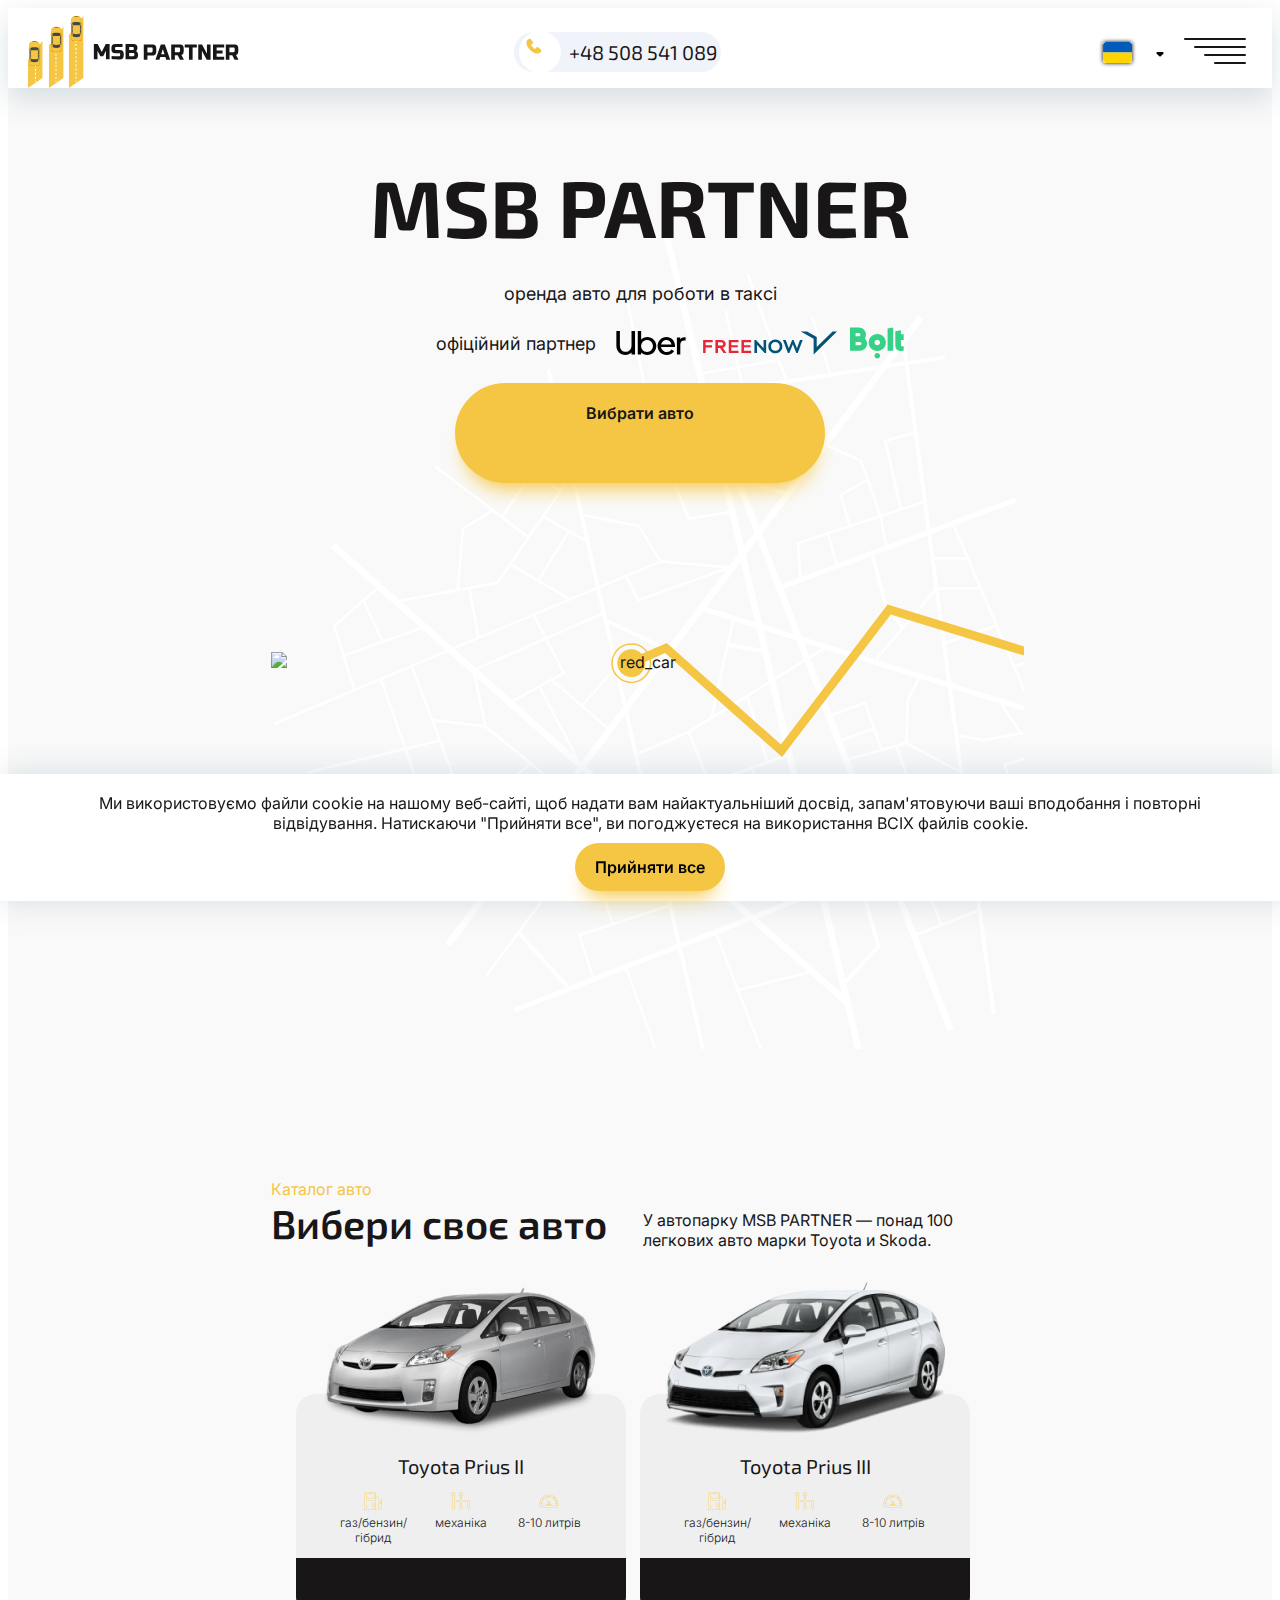
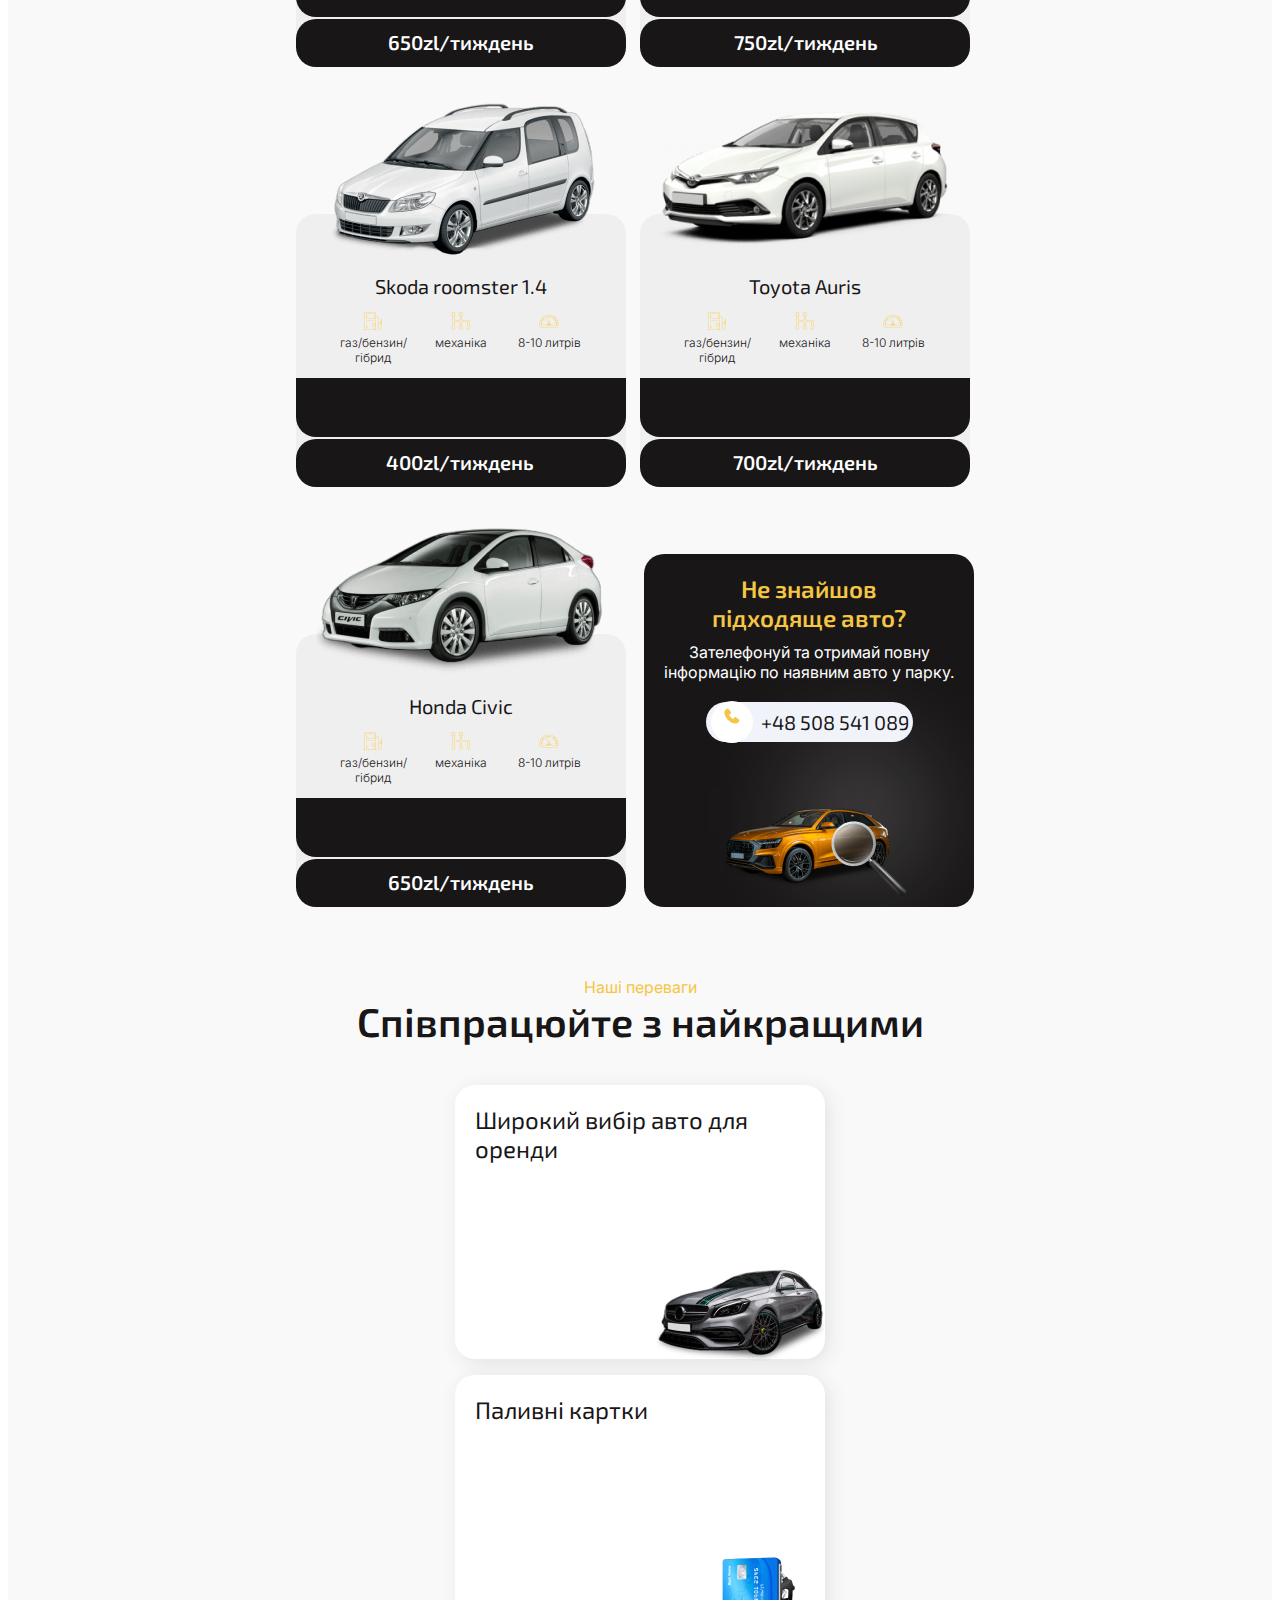
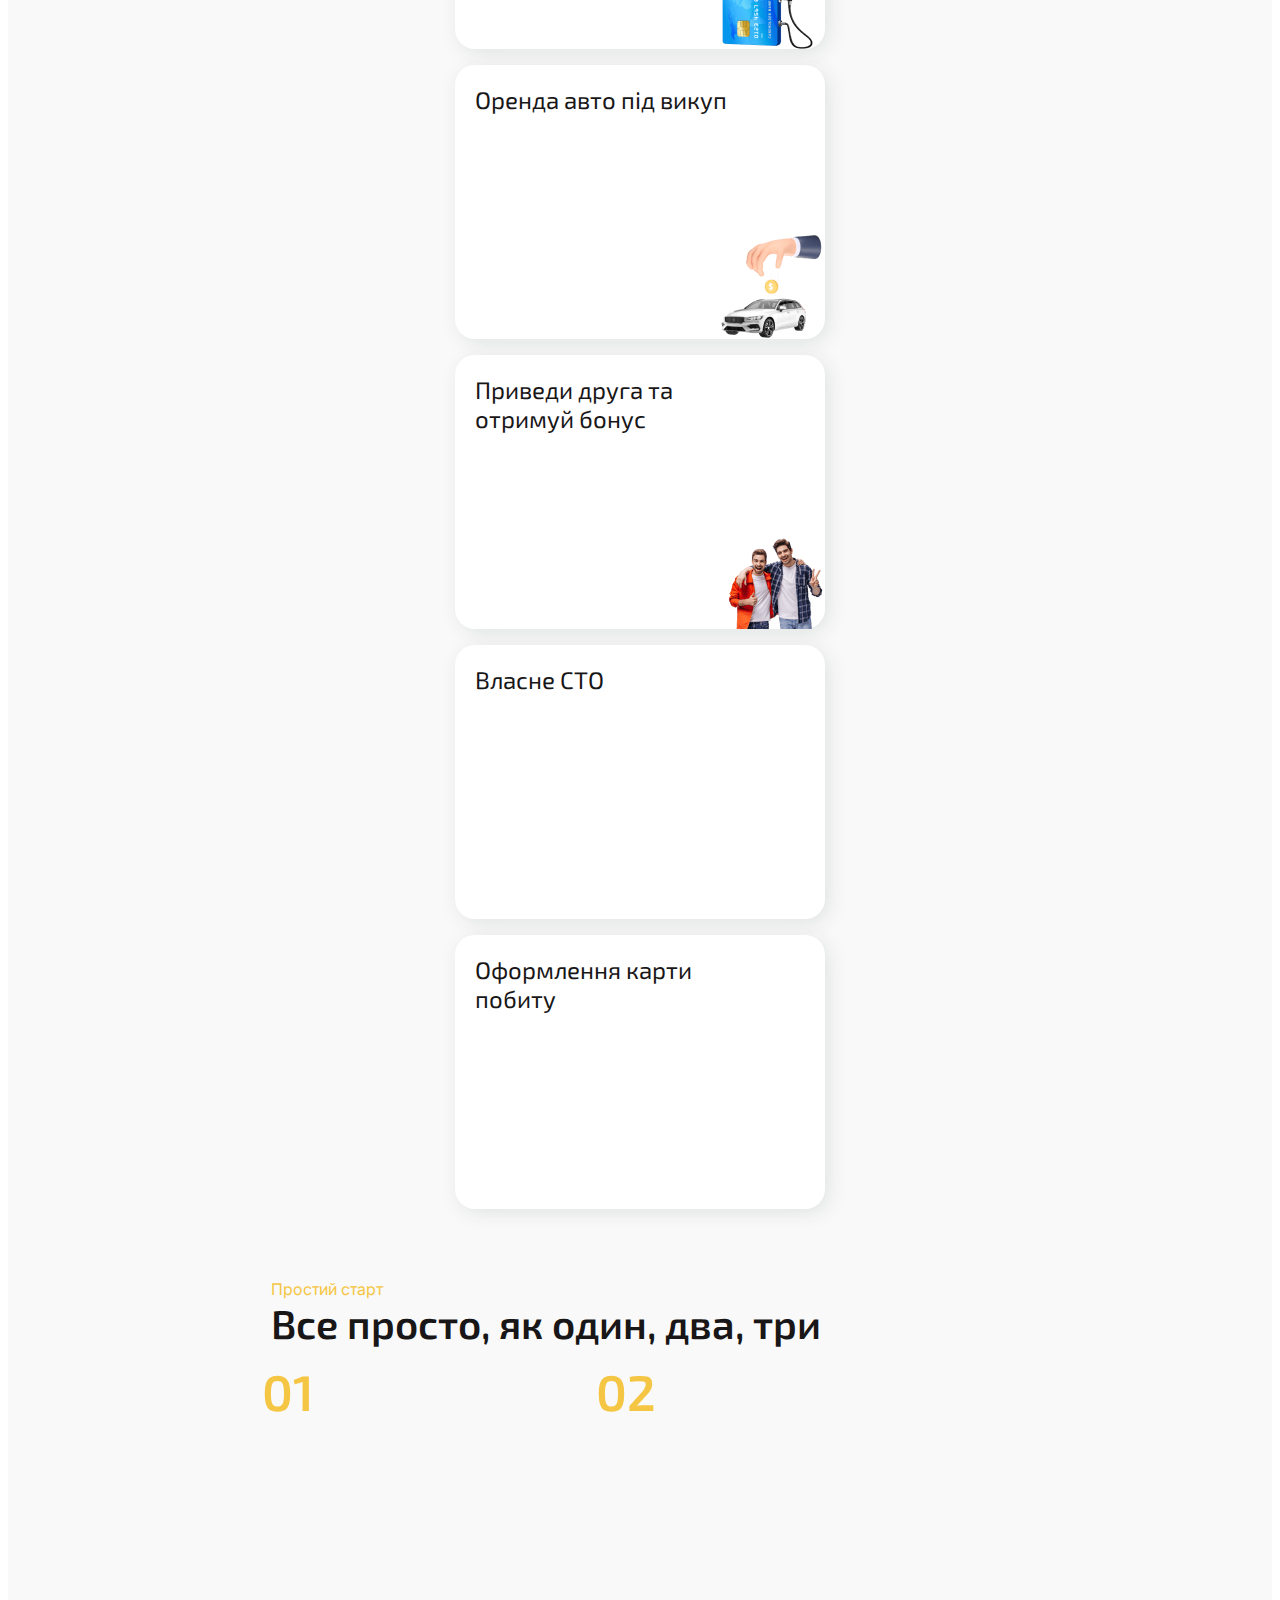
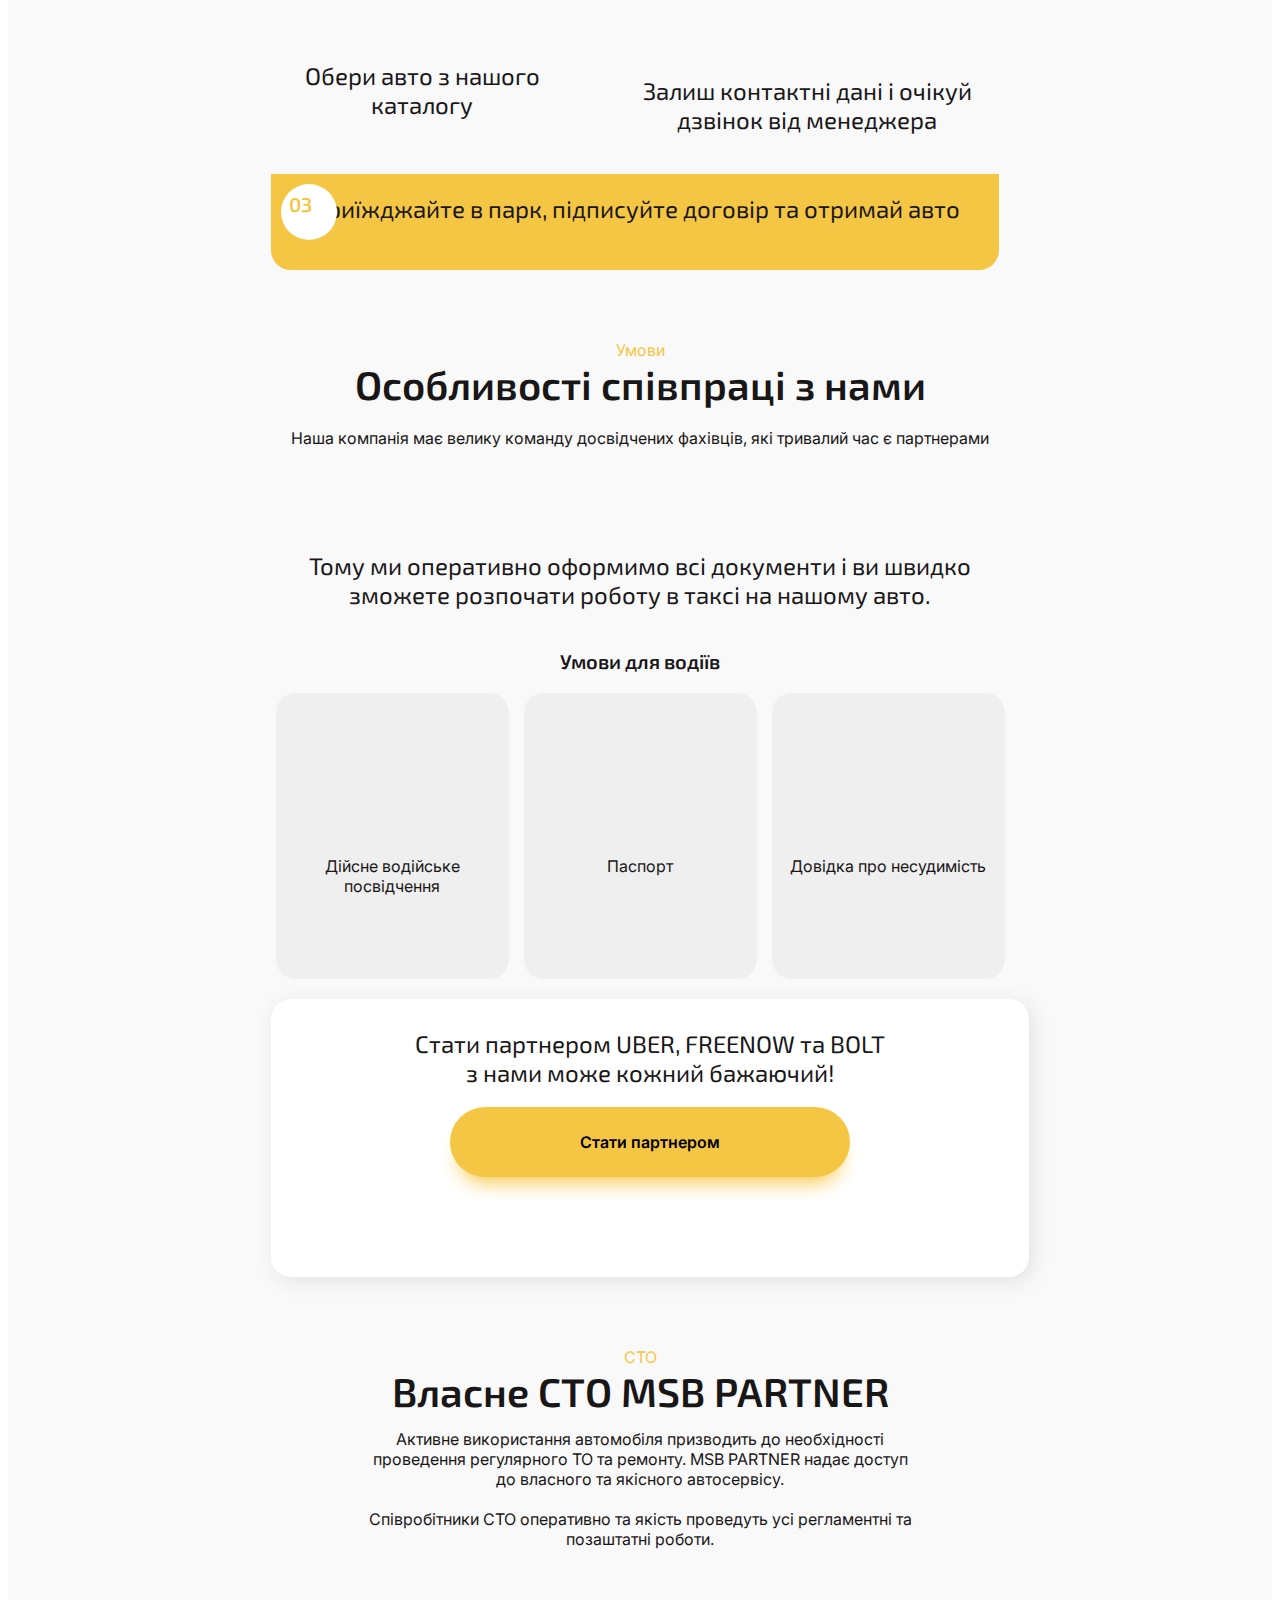
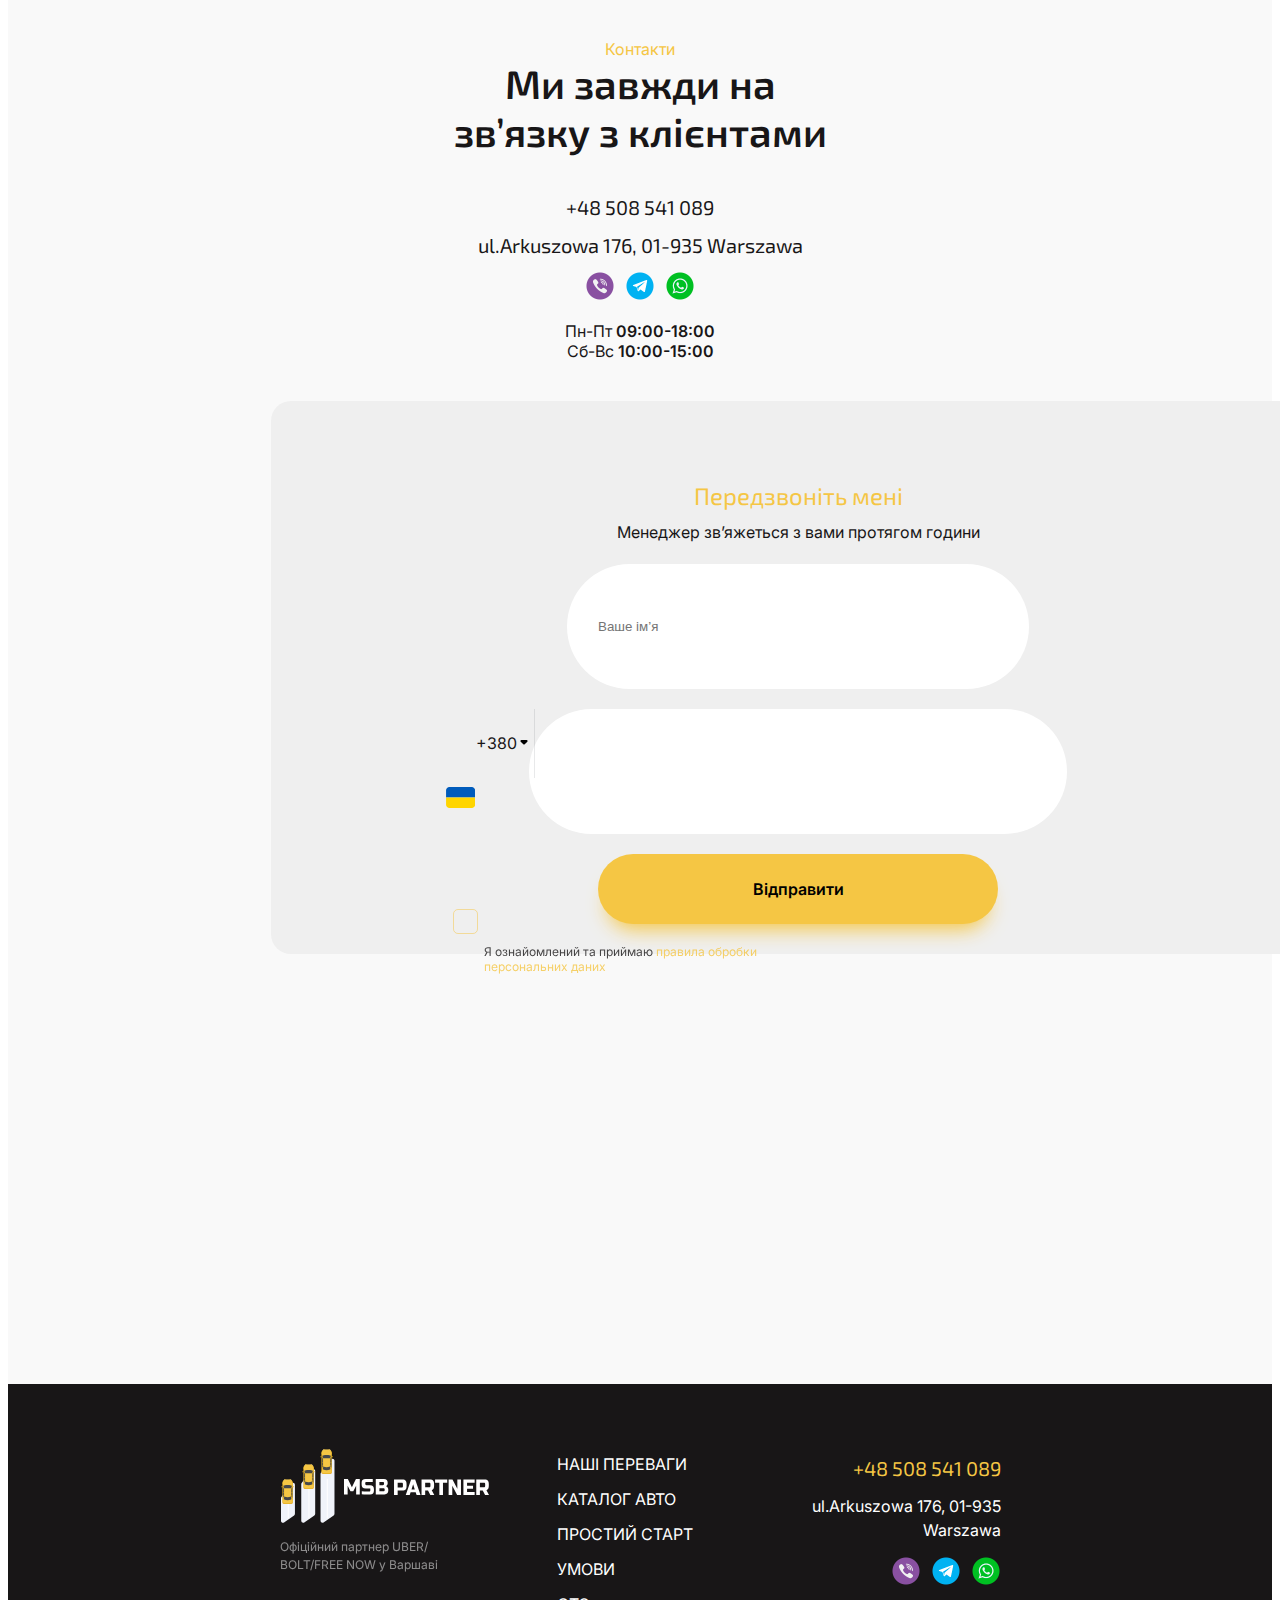
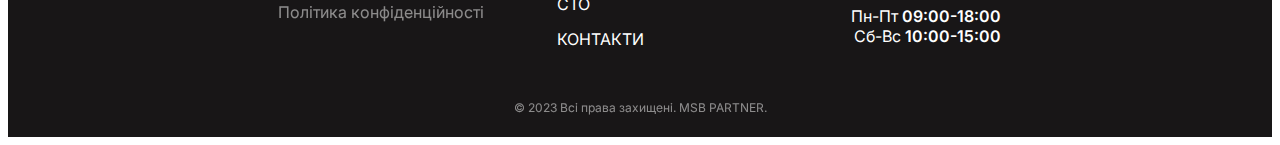
==== index.html @ 636a60bf "added cookies box&rules" ====
<!DOCTYPE html>
<html lang="uk">
<head>
    <meta charset="UTF-8">
    <meta name="viewport" content="width=device-width, initial-scale=1.0">
    <meta name="description" content="Оренда авто у Польші для роботи в таксі! Широкий вибір">
    <link href="
    https://cdn.jsdelivr.net/npm/basiclightbox@5.0.4/dist/basicLightbox.min.css
    " rel="stylesheet">
    <title>MSB PARTNER</title>
    <link rel="icon" type="image/png" href="./images/favicon-msb.png">
    <link
    rel="stylesheet"
    href="https://cdnjs.cloudflare.com/ajax/libs/modern-normalize/2.0.0/modern-normalize.min.css"
    integrity="sha512-4xo8blKMVCiXpTaLzQSLSw3KFOVPWhm/TRtuPVc4WG6kUgjH6J03IBuG7JZPkcWMxJ5huwaBpOpnwYElP/m6wg=="
    crossorigin="anonymous"
    referrerpolicy="no-referrer"
  />
    <link rel="preconnect" href="https://fonts.googleapis.com">
    <link rel="preconnect" href="https://fonts.gstatic.com" crossorigin>
    <link href="https://fonts.googleapis.com/css2?family=Exo+2:wght@400;600;700&family=Inter:wght@300;400;600&display=swap" rel="stylesheet">
    <link rel="stylesheet" href="./css/styles.css">
</head>
<body>
    <header class="header">
            <div class="icon-flexbox">
              <div class="header-icons-flexbox">
                <svg class="icon-logo">
                    <use href="./images/sprite.svg#icon-logo"></use>
                </svg>
                <div class="header-location">
                    <img src="./images/desktop/location-animation.gif" loading="lazy" alt="location-animation" >
                <p class="header-location-title">Варшава</p>
                </div>
              </div>
                <div class="catalog-car-phonebox-button header-button">
                    <div class="catalog-car-phonebox-cell-box">
                        <svg width="18" height="18">
                            <use href="./images/sprite.svg#icon-phone"></use>
                          </svg>
                    </div>
                    <a href="tel:+48508541089" class="catalog-car-phonebox-number">+48 508 541 089</a>
                </div>   
                <div class="header-flexbox">
                    <div class="header-menu-languages">
                        <div class="js-header-open-lang js-header-close-lang" role="list" aria-expanded="false">
            
                                <div class="js-header-current-lang hamburger-menu-icon-lang"><svg  class="svg-countries header-svg-countries" id="u" width="29" height="21">
                                    <use href="./images/sprite.svg#icon-ukr_lang"></use>
                                  </svg></div>
                                  <svg class="header-arrow_down js-header-open-lang" width="10" height="5" >
                                    <use href="./images/sprite.svg#icon-arrow_down"></use>
                                  </svg>
                                  <svg class=" header-arrow_up hidden" width="10" height="5" >
                                    <use href="./images/sprite.svg#icon-arrow_up"></use>
                                  </svg>
                        </div>
                        <div class="language-switcher header-language-switcher js-header-lang-container">
                            <ul class="language-switcher-flexbox">
                                <li>
                                    <svg class="icon-countries" id="p" width="29" height="21">
                                      <use href="./images/sprite.svg#icon-poland_lang"></use>
                                    </svg>
                                </li>
                                <li>
                                    <svg class="icon-countries" id="a" width="29" height="21" style="border-radius: 2px;">
                                      <use href="./images/sprite.svg#icon-american_lang"></use>
                                    </svg>
                                </li>
                                <li>
                                    <svg class="icon-countries" id="r" width="29" height="21" >
                                      <use href="./images/sprite.svg#icon-rus_lang"></use>
                                    </svg>
                                </li>
                            </ul>
                        </div>
                </div>
                <ul class="contacts-list-icons header-list-icons">
                    <li class="contacts-list-icons-item">
                        <img 
                srcset="./images/icons/viber@1x-min.png 1x, ./images/icons/viber@2x-min.png 2x"
                 src="./images/icons/viber@1x-min.png"
                 loading="lazy"
                alt="viber" 
                width="30"
                height="30">
                    </li>
                    <li class="contacts-list-icons-item">
                        <img 
                srcset="./images/icons/telegram@1x-min.png 1x, ./images/icons/telegram@2x-min.png 2x"
                 src="./images/icons/telegram@1x-min.png"
                 loading="lazy"
                alt="telegram" 
                width="30"
                height="30">
                    </li>
                    <li class="contacts-list-icons-item">
                        <img 
                srcset="./images/icons/whatsapp@1x-min.png 1x, ./images/icons/whatsapp@2x-min.png 2x"
                 src="./images/icons/whatsapp@1x-min.png"
                 loading="lazy"
                alt="whatsapp" 
                width="30"
                height="30">
                    </li>
                </ul>
                <button type="button" class="menu-button js-open-menu" aria-expanded="false"  >
                    <svg class="icon-menu">
                        <use href="./images/sprite.svg#icon-menu"></use>
                    </svg>
                </button>
                <button type="button" class="menu-button-cross js-close-menu hidden" ><svg ><use href="./images/sprite.svg#icon-menu-cross"></use></svg></button>
                </div>
    
              </div>
              <nav class="header-nav">
                <div class="header-nav-list">
                    <ul class="header-nav-list-flex">
                        <li><a class="header-link" href="#benefits">Наші переваги </a></li>
                         <li> 
                  <svg class="" width="14" height="14">
                    <use href="./images/sprite.svg#icon-catalog-white"></use>
                  </svg>
                    <a class="header-link hamburger-menu-current-link" href="#catalog">Каталог авто</a></li>
                        <li> <a class="header-link" href="#start-steps">Простий старт</a></li>
                        <li>  <a class="header-link" href="#conditions">Умови</a></li>
                        <li><a class="header-link" href="#car-service-station">СТО</a></li>
                        <li><a class="header-link" href="#contacts">Контакти</a></li>
                    </ul>
                </div>    
               </nav>
    </header>
    <main>
        <section >
            <div class="container hero">
                   <div> 
                    <svg class="icon-background" width="396" height="411">
                    <use href="./images/sprite.svg#icon-background"></use>
                  </svg>
                  <svg class="icon-background-desktop" width="1017" height="882">
                    <use href="./images/sprite.svg#icon-background_desktop"></use>
                  </svg>
                  <h1 class="hero-title">MSB PARTNER</h1>
                <div class="header-check">
                    <img class="check-animation" src="./images/desktop/check-animation.gif" loading="lazy" alt="check-animation" width="40" height="40">
                    <p class="hero-text">оренда авто для роботи в таксі</p>
                </div>
                 <div class="header-check">
                    <img class="check-animation" src="./images/desktop/check-animation.gif" loading="lazy" alt="check-animation" width="40" height="40">
                    <p class="hero-text hero-partner">офіційний партнер</p>
                 </div>
                    <div class="logo-flexbox">
                     <svg>
                         <use href="./images/sprite.svg#icon-logo-uber"></use>
                       </svg>
                       <svg>
                         <use href="./images/sprite.svg#icon-logo-freenow"></use>
                       </svg>
                       <svg>
                           <use href="./images/sprite.svg#icon-logo-bolt"></use>
                         </svg>
                    </div>
                <a href="#catalog" class="hero-button hero-button-link-text">Вибрати авто</a>
            </div>
                <div><img
                    class="hero-car-img" 
                    src="./images/bg-car.png"
                    width="759"
                    height="470"
                    loading="lazy"
                    alt="red_car"
                  /></div>
            </div>  
        </section>
        <section id="catalog">
            <div class="container catalog">
                <h2 class="catalog-title">Каталог авто</h2>
               <div class="catalog-text-flex">
                <h3 class="catalog-text">Вибери своє авто</h3>
                <p class="catalog-paragraph">У автопарку MSB PARTNER — понад 100 легкових авто марки Toyota и Skoda. </p>
               </div>
                <ul class="catalog-car-list">
                    <li class="catalog-car-item">
                        <img 
                        class="catalog-car-img"
                        srcset="./images/cars-catalog/toyota_prius_II@1x-min.png 1x, ./images/cars-catalog/toyota_prius_II@2x-min.png 2x"
                         src="./images/cars-catalog/toyota_prius_II@1x-min.png"
                         loading="lazy"
                        alt="toyota_prius_II" 
                         width="290" height="155" >
                        <div class="catalog-car">
                            
                            <h4 class="catalog-car-title">Toyota Prius II</h4>
                            <ul class="catalog-car-flexbox">
                                <li>
                                    <svg class="" width="20" height="20">
                                      <use href="./images/sprite.svg#icon-petrol"></use>
                                    </svg>
                                    <p class="catalog-car-text">газ/бензин/гібрид</p>
                                </li>
                                <li>
                                    <svg class="" width="20" height="20">
                                        <use href="./images/sprite.svg#icon-gears"></use>
                                      </svg>
                                      <p class="catalog-car-text">механіка</p>
                                </li>
                                <li>
                                    <svg class="" width="20" height="20">
                                        <use href="./images/sprite.svg#icon-speed"></use>
                                      </svg>
                                      <p class="catalog-car-text">8-10 литрів</p>
                                </li>
                            </ul>
                            <div class="catalog-car-overlay">
                               <div class="catalog-car-overlay-margin">
                                <div class="catalog-car-overlay-flexbox"> <p class="catalog-car-overlay-title">Місяць</p>
                                    <p class="catalog-car-overlay-text">2880zl</p></div>
                                    <div class="catalog-car-overlay-line"></div>
                               </div>
                               <div>
                                <div class="catalog-car-overlay-flexbox"> <p class="catalog-car-overlay-title">1-2 дня</p>
                                    <p class="catalog-car-overlay-text">93-186zl</p></div>
                                    <div class="catalog-car-overlay-line"></div>
                               </div>
                               <button type="button" class="catalog-car-overlay-button"> Орендувати </button>
                            </div>
                            <div class="catalog-car-price">
                                <p class="catalog-car-price-title">650zl/тиждень</p>
                            </div>
                            
                        </div>
                    </li>
    
                    <li class="catalog-car-item">
                        <img 
                            srcset="./images/cars-catalog/toyota_prius_III@1x-min.png 1x, ./images/cars-catalog/toyota_prius_III@2x-min.png 2x"
                             src="./images/cars-catalog/toyota_prius_III@1x-min.png"
                             loading="lazy"
                            alt="toyota_prius_III" 
                            class="catalog-car-img"
                             width="290" height="155" >
                        <div class="catalog-car">
                            
                            <h4 class="catalog-car-title">Toyota Prius ІІІ </h4>
                            <ul class="catalog-car-flexbox">
                                <li>
                                    <svg class="" width="20" height="20">
                                      <use href="./images/sprite.svg#icon-petrol"></use>
                                    </svg>
                                    <p class="catalog-car-text">газ/бензин/гібрид</p>
                                </li>
                                <li>
                                    <svg class="" width="20" height="20">
                                        <use href="./images/sprite.svg#icon-gears"></use>
                                      </svg>
                                      <p class="catalog-car-text">механіка</p>
                                </li>
                                <li>
                                    <svg class="" width="20" height="20">
                                        <use href="./images/sprite.svg#icon-speed"></use>
                                      </svg>
                                      <p class="catalog-car-text">8-10 литрів</p>
                                </li>
                            </ul>
                            <div class="catalog-car-overlay">
                               <div class="catalog-car-overlay-margin">
                                <div class="catalog-car-overlay-flexbox"> <p class="catalog-car-overlay-title">Місяць</p>
                                    <p class="catalog-car-overlay-text">3320zl</p></div>
                                    <div class="catalog-car-overlay-line"></div>
                               </div>
                               <div>
                                <div class="catalog-car-overlay-flexbox"> <p class="catalog-car-overlay-title">1-2 дня</p>
                                    <p class="catalog-car-overlay-text">107-214zl</p></div>
                                    <div class="catalog-car-overlay-line"></div>
                               </div>
                               <button type="button" class="catalog-car-overlay-button "> Орендувати </button>
                            </div>
                            <div class="catalog-car-price">
                                <p class="catalog-car-price-title">750zl/тиждень</p>
                            </div>
                            
                        </div>
                    </li>
                   
                    <li class="catalog-car-item">
                        <img 
                            srcset="./images/cars-catalog/skoda_roomster@1x-min.png 1x, ./images/cars-catalog/skoda_roomster@2x-min.png 2x"
                             src="./images/cars-catalog/skoda_roomster@1x-min.png"
                             loading="lazy"
                            alt="skoda_roomster" 
                            class="catalog-car-img"
                             width="290" height="155" >
                        <div class="catalog-car">
                            
                            <h4 class="catalog-car-title">Skoda roomster 1.4</h4>
                            <ul class="catalog-car-flexbox">
                                <li>
                                    <svg class="" width="20" height="20">
                                      <use href="./images/sprite.svg#icon-petrol"></use>
                                    </svg>
                                    <p class="catalog-car-text">газ/бензин/гібрид</p>
                                </li>
                                <li>
                                    <svg class="" width="20" height="20">
                                        <use href="./images/sprite.svg#icon-gears"></use>
                                      </svg>
                                      <p class="catalog-car-text">механіка</p>
                                </li>
                                <li>
                                    <svg class="" width="20" height="20">
                                        <use href="./images/sprite.svg#icon-speed"></use>
                                      </svg>
                                      <p class="catalog-car-text">8-10 литрів</p>
                                </li>
                            </ul>
                            <div class="catalog-car-overlay">
                               <div class="catalog-car-overlay-margin">
                                <div class="catalog-car-overlay-flexbox"> <p class="catalog-car-overlay-title">Місяць</p>
                                    <p class="catalog-car-overlay-text">1770zl</p></div>
                                    <div class="catalog-car-overlay-line"></div>
                               </div>
                               <div>
                                <div class="catalog-car-overlay-flexbox"> <p class="catalog-car-overlay-title">1-2 дня</p>
                                    <p class="catalog-car-overlay-text">57-114zl</p></div>
                                    <div class="catalog-car-overlay-line"></div>
                               </div>
                               <button type="button" class="catalog-car-overlay-button "> Орендувати </button>
                            </div>
                            <div class="catalog-car-price">
                                <p class="catalog-car-price-title">400zl/тиждень</p>
                            </div>
                            
                        </div>
                    </li>
                   
                    <li class="catalog-car-item">
                        <img 
                            srcset="./images/cars-catalog/toyota_auris@1x-min.png 1x, ./images/cars-catalog/toyota_auris@2x-min.png 2x"
                             src="./images/cars-catalog/toyota_auris@1x-min.png"
                             loading="lazy"
                            alt="toyota_auris" 
                            class="catalog-car-img"
                             width="290" height="155" >
                        <div class="catalog-car">
                            
                            <h4 class="catalog-car-title">Toyota Auris</h4>
                            <ul class="catalog-car-flexbox">
                                <li>
                                    <svg class="" width="20" height="20">
                                      <use href="./images/sprite.svg#icon-petrol"></use>
                                    </svg>
                                    <p class="catalog-car-text">газ/бензин/гібрид</p>
                                </li>
                                <li>
                                    <svg class="" width="20" height="20">
                                        <use href="./images/sprite.svg#icon-gears"></use>
                                      </svg>
                                      <p class="catalog-car-text">механіка</p>
                                </li>
                                <li>
                                    <svg class="" width="20" height="20">
                                        <use href="./images/sprite.svg#icon-speed"></use>
                                      </svg>
                                      <p class="catalog-car-text">8-10 литрів</p>
                                </li>
                            </ul>
                            <div class="catalog-car-overlay">
                               <div class="catalog-car-overlay-margin">
                                <div class="catalog-car-overlay-flexbox"> <p class="catalog-car-overlay-title">Місяць</p>
                                    <p class="catalog-car-overlay-text">3100zl</p></div>
                                    <div class="catalog-car-overlay-line"></div>
                               </div>
                               <div>
                                <div class="catalog-car-overlay-flexbox"> <p class="catalog-car-overlay-title">1-2 дня</p>
                                    <p class="catalog-car-overlay-text">100-200zl</p></div>
                                    <div class="catalog-car-overlay-line"></div>
                               </div>
                               <button type="button" class="catalog-car-overlay-button"> Орендувати </button>
                            </div>
                            <div class="catalog-car-price">
                                <p class="catalog-car-price-title">700zl/тиждень</p>
                            </div>
                            
                        </div>
                    </li>
                    
                    <li class="catalog-car-item">
                        <img 
                            srcset="./images/cars-catalog/honda_civic@1x-min.png 1x, ./images/cars-catalog/honda_civic@2x-min.png 2x"
                             src="./images/cars-catalog/honda_civic@1x-min.png"
                             loading="lazy"
                            alt="honda_civic" 
                            class="catalog-car-img"
                             width="290" height="155" >
                        <div class="catalog-car">
                            
                            <h4 class="catalog-car-title">Honda Civic</h4>
                            <ul class="catalog-car-flexbox">
                                <li>
                                    <svg class="" width="20" height="20">
                                      <use href="./images/sprite.svg#icon-petrol"></use>
                                    </svg>
                                    <p class="catalog-car-text">газ/бензин/гібрид</p>
                                </li>
                                <li>
                                    <svg class="" width="20" height="20">
                                        <use href="./images/sprite.svg#icon-gears"></use>
                                      </svg>
                                      <p class="catalog-car-text">механіка</p>
                                </li>
                                <li>
                                    <svg class="" width="20" height="20">
                                        <use href="./images/sprite.svg#icon-speed"></use>
                                      </svg>
                                      <p class="catalog-car-text">8-10 литрів</p>
                                </li>
                            </ul>
                            <div class="catalog-car-overlay">
                               <div class="catalog-car-overlay-margin">
                                <div class="catalog-car-overlay-flexbox"> <p class="catalog-car-overlay-title">Місяць</p>
                                    <p class="catalog-car-overlay-text">2880zl</p></div>
                                    <div class="catalog-car-overlay-line"></div>
                               </div>
                               <div>
                                <div class="catalog-car-overlay-flexbox"> <p class="catalog-car-overlay-title">1-2 дня</p>
                                    <p class="catalog-car-overlay-text">93-186zl</p></div>
                                    <div class="catalog-car-overlay-line"></div>
                               </div>
                               <button type="button" class="catalog-car-overlay-button"> Орендувати </button>
                            </div>
                            <div class="catalog-car-price">
                                <p class="catalog-car-price-title">650zl/тиждень</p>
                            </div>
                            
                        </div>
                    </li>
                </ul>
                <div class="catalog-car-phonebox">
                    <h3 class="catalog-car-phonebox-title">Не знайшов підходяще авто? </h3>
                    <p class="catalog-car-phonebox-text">Зателефонуй та отримай повну інформацію по наявним авто у парку.</p>
                    <div class="catalog-car-phonebox-button" >
                        <div class="catalog-car-phonebox-cell-box">
                            <svg width="18" height="18">
                                <use href="./images/sprite.svg#icon-phone"></use>
                              </svg>
                        </div>
                        <a href="tel:+48508541089"  class="catalog-car-phonebox-number">+48 508 541 089</a>
                    </div>
                    <picture>
                        <source srcset="./images/mobile/gold_car@1x-min.png 1x, ./images/mobile/gold_car@2x-min.png 2x" media="(max-width: 1511px)"/>
                        <source srcset="./images/desktop/gold_car_desktop@1x-min.png 1x, ./images/desktop/gold_car_desktop@2x-min.png 2x" media="(min-width: 1512px)"/>
                        <img class="catalog-car-phonebook-img-gold-car" src="./images/mobile/gold_car@1x-min.png" loading="lazy" alt="gold-car" />
                      </picture>
                      <picture>
                        <source srcset="./images/mobile/loop@1x-min.png 1x, ./images/mobile/loop@2x-min.png 2x" media="(max-width: 1511px)"/>
                        <source srcset="./images/desktop/loop_desktop@1x-min.png 1x, ./images/desktop/loop_desktop@2x-min.png 2x" media="(min-width: 1512px)"/>
                        <img  class="catalog-car-phonebook-img-loop" src="./images/mobile/loop@1x-min.png" loading="lazy" alt="loop" />
                      </picture>
                    <div class="catalog-car-phonebook-shadow"></div>
                </div>
            </div>
        </section>
        <section id="benefits">
            <div class="container benefits">
                <h2 class="benefits-title">Наші переваги</h2>
                <h3 class="benefits-text">Співпрацюйте з найкращими</h3>
                <ul class="benefits-list">
                   <li class="benefits-list-item-flex">
                    <div class="benefits-list-item">
                        <h4 class="benefits-list-item-title">Широкий вибір авто для оренди</h4>
                        <p class="benefits-list-item-text custom">У автопарку MSB PARTNER — понад 100 машин.</p>
                        <picture>
                            <source srcset="./images/mobile/benefits/grey_car@1x-min.png 1x, ./images/mobile/benefits/grey_car@2x-min.png 2x" media="(max-width: 1511px)"/>
                            <source srcset="./images/desktop/benefits/grey_car_desktop@1x-min.png 1x, ./images/desktop/benefits/grey_car_desktop@2x-min.png 2x" media="(min-width: 1512px)"/>
                            <img class="benefits-list-item-img" src="./images/mobile/benefits/grey_car@1x-min.png" loading="lazy" alt="grey_car" />
                          </picture>
                    </div>
                   </li>
                   <li class="benefits-list-item-flex">
                    <div class="benefits-list-item">
                        <h4 class="benefits-list-item-title">Паливні картки</h4>
                        <p class="benefits-list-item-text ">Надаємо паливні картки. Які заощадять ваші витрати на паливо.</p>
                        <picture>
                            <source srcset="./images/mobile/benefits/support_card@1x-min.png 1x, ./images/mobile/benefits/support_card@2x-min.png 2x" media="(max-width: 1511px)"/>
                            <source srcset="./images/desktop/benefits/support_card_desktop@1x-min.png 1x, ./images/desktop/benefits/support_card_desktop@2x-min.png 2x" media="(min-width: 1512px)"/>
                            <img class="benefits-list-item-img" src="./images/mobile/benefits/support_card@1x-min.png" loading="lazy" alt="support_card" />
                          </picture>
                    </div>
                   </li>
                   <li class="benefits-list-item-flex">
                    <div class="benefits-list-item">
                        <h4 class="benefits-list-item-title">Оренда авто під викуп</h4>
                        <p class="benefits-list-item-text">Працюєчи в таксі з нами, ви можете викупити авто.</p>
                         <p class="benefits-list-item-text text-margin">Перший внесок 750zl.</p>
                         <picture>
                            <source srcset="./images/mobile/benefits/metalic_car@1x-min.png 1x, ./images/mobile/benefits/metalic_car@2x-min.png 2x" media="(max-width: 1511px)" />
                            <source srcset="./images/desktop/benefits/metalic_car_desktop@1x-min.png 1x, ./images/desktop/benefits/metalic_car_desktop@2x-min.png 2x" media="(min-width: 1512px)"/>
                            <img class="benefits-list-item-img" src="./images/mobile/benefits/metalic_car@1x-min.png" loading="lazy" alt="metalic_car" />
                          </picture>
                    </div>
                   </li>
                   <li class="benefits-list-item-flex">
                    <div class="benefits-list-item">
                        <h4 class="benefits-list-item-title">Приведи друга та отримуй бонус </h4>
                        <p class="benefits-list-item-text">Акція діє на постійній основі. Деталі дізнавайтесь у офісі.</p>
                        <picture>
                            <source srcset="./images/mobile/benefits/friends_car@1x-min.png 1x, ./images/mobile/benefits/friends_car@2x-min.png 2x" media="(max-width: 1511px)"/>
                            <source srcset="./images/desktop/benefits/friends_desktop@1x-min.png 1x, ./images/desktop/benefits/friends_desktop@2x-min.png 2x" media="(min-width: 1512px)"/>
                            <img class="benefits-list-item-img benefits-list-item-img-friends" src="./images/mobile/benefits/friends_car@1x-min.png" loading="lazy" alt="friends" />
                          </picture>
                    </div>
                   </li>
                   <li class="benefits-list-item-flex">
                    <div class="benefits-list-item">
                        <h4 class="benefits-list-item-title">Власне СТО</h4>
                        <p class="benefits-list-item-text custom-text">У нас є власний якісний автосервіс для технічного огляду та ремонту авто.</p>
                        <picture>
                            <source srcset="./images/mobile/benefits/sto@1x-min.png 1x, ./images/mobile/benefits/sto@2x-min.png 2x" media="(max-width: 1511px)" />
                            <source srcset="./images/desktop/benefits/sto_desktop@1x-min.png 1x, ./images/desktop/benefits/sto_desktop@2x-min.png 2x" media="(min-width: 1512px)"/>
                            <img class="benefits-list-item-img" src="./images/mobile/benefits/sto@1x-min.png"  loading="lazy" alt="car-service" />
                          </picture>
                    </div>
                   </li>
                   <li class="benefits-list-item-flex">
                    <div class="benefits-list-item">
                        <h4 class="benefits-list-item-title">Оформлення карти побиту </h4>
                        <p class="benefits-list-item-text custom-text">Ми допоможемо вам з картою побиту, якщо орендуєте авто від 3 місяців.</p>
                        <picture>
                            <source srcset="./images/mobile/benefits/card@1x-min.png 1x, ./images/mobile/benefits/card@2x-min.png 2x" media="(max-width: 1511px)" />
                            <source srcset="./images/desktop/benefits/card_desktop@1x-min.png 1x, ./images/desktop/benefits/card_desktop@2x-min.png 2x" media="(min-width: 1512px)"/>
                            <img   class="benefits-list-item-img-secondcard" src="./images/mobile/benefits/card@1x-min.png" loading="lazy" alt="card" />
                          </picture>
                          <picture>
                            <source srcset="./images/mobile/benefits/card@1x-min.png 1x, ./images/mobile/benefits/card@2x-min.png 2x" media="(max-width: 1511px)"/>
                            <source srcset="./images/desktop/benefits/card_desktop@1x-min.png 1x, ./images/desktop/benefits/card_desktop@2x-min.png 2x" media="(min-width: 1512px)"/>
                            <img class="benefits-list-item-img" src="./images/mobile/benefits/card@1x-min.png" loading="lazy" alt="card" />
                          </picture>
                    </div>
                   </li>

                </ul>
            </div>
        </section>
        <section id="start-steps">
            <div class="container start-steps">
                <div>
                    <h2 class="start-steps-title">Простий старт</h2>
                    <h3 class="start-steps-text">Все просто, як один, два, три</h3>
                    <img 
                                class="start-steps-arrow"
                                srcset="./images/desktop/start-steps-arrow@1x-min.png 1x, ./images/desktop/start-steps-arrow@2x-min.png 2x"
                                 src="./images/desktop/start-steps-arrow@1x-min.png"
                                 loading="lazy"
                                alt="steps-arrow" 
                      >
                      <img 
                      class="start-steps-arrow02"
                      srcset="./images/desktop/start-steps-arrow02@1x-min.png 1x, ./images/desktop/start-steps-arrow02@2x-min.png 2x"
                       src="./images/desktop/start-steps-arrow02@1x-min.png"
                       loading="lazy"
                      alt="steps-arrow02" 
            >
                    <ul class="start-steps-list">
                        <li>
                            <div class="start-steps-list-item">
                                <p class="start-steps-list-item-title">01</p>
                                <img 
                                class="start-steps-list-item-img"
                                srcset="./images/mobile/start-steps/catalog@1x-min.png 1x, ./images/mobile/start-steps/catalog@2x-min.png 2x"
                                 src="./images/mobile/start-steps/catalog@1x-min.png"
                                 loading="lazy"
                                alt="catalog" 
                                width="330"
                                height="253">
                                <p class="start-steps-list-item-text start-steps-text-width01">Обери авто з нашого каталогу</p>
                            </div>
                        </li>
                        <li>
                            <div class="start-steps-list-item">
                                <p class="start-steps-list-item-title start-steps-custom-margin">02</p>
                                <img 
                                class="start-steps-list-item-img"
                                srcset="./images/mobile/start-steps/laptop@1x-min.png 1x, ./images/mobile/start-steps/laptop@2x-min.png 2x"
                                 src="./images/mobile/start-steps/laptop@1x-min.png"
                                 loading="lazy"
                                alt="laptop" 
                                width="330"
                                height="285">
                                <p class="start-steps-list-item-text start-steps-text-width02">Залиш контактні дані і очікуй дзвінок від менеджера</p>
                            </div>
                        </li>
                    </ul>
                </div>
                <div class="start-steps-list-item start-steps-third-img">
                    <div class="start-steps-title-box"><p class="start-steps-list-item-third-title ">03</p></div>
                    <picture>
                        <source srcset="./images/mobile/start-steps/keys@1x-min.jpg 1x, ./images/mobile/start-steps/keys@2x-min.jpg 2x" media="(max-width: 767px), (min-width: 1512px)"/>
                        <source srcset="./images/desktop/keys-steps_desktop@1x-min.jpg 1x, ./images/desktop/keys-steps_desktop@2x-min.jpg 2x" media="(min-width: 768px)"/>
                        <img class="start-steps-list-item-third-img-width" src="./images/mobile/start-steps/keys@1x-min.jpg" loading="lazy" alt="keys" />
                      </picture>
                   <div class="start-steps-text-box"> <p class="start-steps-list-item-text">Приїжджайте в парк, підписуйте договір та отримай авто</p></div>
                </div>
            </div>
        </section>
        <section id="conditions">
            <div class="container conditions">
                <h2 class="conditions-title">Умови</h2>
                <h3 class="conditions-text">Особливості співпраці з нами</h3>
                <p>Наша компанія має велику команду досвідчених фахівців, які тривалий час є партнерами</p>
                <ul class="conditions-list-icons">
                    <li class="conditions-list-icons-item">
                        <img 
                        srcset="./images/icons/uber@1x-min.png 1x, ./images/icons/uber@2x-min.png 2x"
                         src="./images/icons/uber@1x-min.png"
                         loading="lazy"
                        alt="icon-uber" 
                        width="119"
                        height="43">
                    </li>
                    <li class="conditions-list-icons-item ">
                        <img 
                        srcset="./images/icons/freenow@1x-min.png 1x, ./images/icons/freenow@2x-min.png 2x"
                         src="./images/icons/freenow@1x-min.png"
                         loading="lazy"
                        alt="icon-uber" 
                        width="239"
                        height="43">
                    </li>
                    <li class="conditions-list-icons-item ">
                        <img 
                        srcset="./images/icons/bolt@1x-min.png 1x, ./images/icons/bolt@2x-min.png 2x"
                         src="./images/icons/bolt@1x-min.png"
                         loading="lazy"
                        alt="icon-uber" 
                        width="74"
                        height="43">
                        
                </li>
                </ul>
                <h4 class="start-steps-list-item-text conditions-text-width">Тому ми оперативно оформимо всі документи і ви швидко зможете розпочати роботу в таксі на нашому авто.</h4>
                <p class="conditions-drivers-title">Умови для водіїв</p>
                <ul class="conditions-drivers-list">
                    <li>
                        <div class="conditions-drivers-list-box">
                            <img 
                        class="conditions-drivers-list-box-img"
                        srcset="./images/mobile/conditions/driver_licence@1x-min.png 1x, ./images/mobile/conditions/driver_licence@2x-min.png 2x"
                         src="./images/mobile/conditions/driver_licence@1x-min.png"
                         loading="lazy"
                        alt="driver-licence" 
                        width="189"
                        height="124">
                        <p class="conditions-drivers-text">Дійсне водійське посвідчення</p>
                        </div>
                    </li>
                    <li>
                        <div class="conditions-drivers-list-box">
                            <img 
                        class="conditions-drivers-list-box-img"
                        srcset="./images/mobile/conditions/pasport@1x-min.png 1x, ./images/mobile/conditions/pasport@2x-min.png 2x"
                         src="./images/mobile/conditions/pasport@1x-min.png"
                         loading="lazy"
                        alt="passport" 
                        width="161"
                        height="124">
                        <p class="conditions-drivers-text">Паспорт</p>
                        </div>
                    </li>
                    <li>
                        <div class="conditions-drivers-list-box">
                            <img 
                        class="conditions-drivers-list-box-img"
                        srcset="./images/mobile/conditions/document@1x-min.png 1x, ./images/mobile/conditions/document@2x-min.png 2x"
                         src="./images/mobile/conditions/document@1x-min.png"
                         loading="lazy"
                        alt="document" 
                        width="111"
                        height="124">
                        <p class="conditions-drivers-text conditions-drivers-text-custom-width">Довідка про несудимість</p>
                        </div>
                    </li>
                   </ul>
                   <div class="conditions-partner-box">
                    <p class="conditions-partner-box-title">Стати партнером UBER, FREENOW та BOLT з нами може кожний бажаючий!</p>
                    <button type="button" class="conditions-partner-box-button js-modal">Стати партнером</button>
                   </div>
            </div>
        </section>
        <section id="car-service-station">
            <div class="container car-service-station">
                <div><h2 class="car-service-station-title">СТО</h2>
                    <h3 class="car-service-station-text">Власне СТО MSB PARTNER</h3>
                    <p class="car-service-station-paragraph">Активне використання автомобіля призводить до необхідності проведення регулярного ТО та ремонту. MSB PARTNER надає доступ до власного та якісного автосервісу.</p>
                    <p class="car-service-station-paragraph02"> Співробітники СТО оперативно та якість проведуть усі регламентні та позаштатні роботи.</p></div>
                <picture>
                    <source srcset="./images/mobile/car_service@1x-min.jpg 1x, ./images/mobile/car_service@2x-min.jpg 2x" media="(max-width: 767px)"/>
                    <source srcset="./images/tablet/car-service_tablet@1x-min.jpg 1x, ./images/tablet/car-service_tablet@2x-min.jpg 2x" media="(min-width: 768px)"/>
                    <source srcset="./images/desktop/car-service_desktop@1x-min.jpg 1x, ./images/desktop/car-service_desktop@2x-min.jpg 2x" media="(min-width: 1500px)"/>
                    <img class="car-service-station-img" src="./images/mobile/car_service@1x-min.jpg" loading="lazy" alt="car-service-station" />
                  </picture>
            </div>
        </section>
        <section id="contacts">
            <div class="container contacts">
                <div>
                    <h2 class="contacts-title">Контакти</h2>
                <h3 class="contacts-text">Ми завжди на зв’язку з клієнтами</h3>
                <address>
                    <p class="contacts-address-text">+48 508 541 089</p>
                <a class="contacts-address-link" target="_blank" href="https://www.google.com/maps/place/Arkuszowa+176,+01-935+Warszawa,+%D0%9F%D0%BE%D0%BB%D1%8C%D1%88%D0%B0/@52.2869181,20.8811963,17z/data=!3m1!4b1!4m6!3m5!1s0x471eca0a590a1f25:0xebee24cf7ec60358!8m2!3d52.2869181!4d20.8811963!16s%2Fg%2F11hbqpr7bl?entry=ttu">ul.Arkuszowa 176, 01-935 Warszawa</a>
                <ul class="contacts-list-icons">
                    <li class="contacts-list-icons-item">
                        <img 
                srcset="./images/icons/viber@1x-min.png 1x, ./images/icons/viber@2x-min.png 2x"
                 src="./images/icons/viber@1x-min.png"
                 loading="lazy"
                alt="viber" 
                width="30"
                height="30">
                    </li>
                    <li class="contacts-list-icons-item">
                        <img 
                srcset="./images/icons/telegram@1x-min.png 1x, ./images/icons/telegram@2x-min.png 2x"
                 src="./images/icons/telegram@1x-min.png"
                 loading="lazy"
                alt="telegram" 
                width="30"
                height="30">
                    </li>
                    <li class="contacts-list-icons-item">
                        <img 
                srcset="./images/icons/whatsapp@1x-min.png 1x, ./images/icons/whatsapp@2x-min.png 2x"
                 src="./images/icons/whatsapp@1x-min.png"
                 loading="lazy"
                alt="whatsapp" 
                width="30"
                height="30">
                    </li>
                </ul>
                </address>
                <p>Пн-Пт <span class="contacts-time-accent">09:00-18:00</span></p>
                <p>Сб-Вс <span class="contacts-time-accent">10:00-15:00</span></p>
                </div>
                <div>
                    <form id="contact-form" class="contact-form">
                        <h4 class="contacts-form-title">Передзвоніть мені</h4>
                    <h5 class="contacts-form-text">Менеджер зв’яжеться з вами протягом години</h5>
                    <input class="contacts-form-input" type="text" name="name" placeholder="Ваше ім’я" 
                    pattern="^[a-zA-Zа-яА-Я\s'-]*$" 
                    required>             
                        <div class="icon-languages">
                            <div class="js-open-code js-close-code" role="list" aria-expanded="false">
                                 <div class="contacts-form-icon-lang js-current"><svg  class="svg-countries" id="ua" width="29" height="21">
                                    <use href="./images/sprite.svg#icon-ukr_lang"></use>
                                  </svg></div>
                                  <p class="contacts-form-icon-lang-number js-number-switcher">+380</p>
                                  <svg class="contacts-form-icon-arrow_down " width="10" height="5" >
                                    <use href="./images/sprite.svg#icon-arrow_down"></use>
                                  </svg>
                                  <svg class="contacts-form-icon-arrow_up  hidden" width="10" height="5" >
                                    <use href="./images/sprite.svg#icon-arrow_up"></use>
                                  </svg>
                                  <div class="contacts-form-icon-line"></div>
                            </div>
                            <div class="language-switcher js-languages-container">
                                <ul class="language-switcher-flexbox">
                                    <li>
                                        <svg class="svg-countries" id="pl" width="29" height="21">
                                          <use href="./images/sprite.svg#icon-poland_lang"></use>
                                        </svg>
                                    </li>
                                    <li>
                                        <svg class="svg-countries" id="us" width="29" height="21" >
                                          <use href="./images/sprite.svg#icon-american_lang"></use>
                                        </svg>
                                    </li>
                                    <li>
                                        <svg class="svg-countries" id="ru" width="29" height="21" >
                                          <use href="./images/sprite.svg#icon-rus_lang"></use>
                                        </svg>
                                    </li>
                                </ul>
                            </div>
                            <input class="contacts-form-input form-input-number" type="tel" name="number"
                            pattern="\d{9,15}"
                            title="Phone number must be digits"
                            required>
                        </div>
                        <button class="contacts-form-button" type="submit">Відправити</button>
                        <input type="checkbox" class="contacts-form-custom-chekbox">
                        <svg class="icon-checked" width="25" height="25">
                          <use href="./images/sprite.svg#icon-checkbox"></use>
                        </svg>
                        <p class="contacts-form-aggrement">Я ознайомлений та приймаю <span class="contacts-form-aggrement-accent js-rules-open">правила обробки персональних даних</span></p>
                    </form>
                    <div id="submit-success" class="display-hidden form-submit" >
                        <p class="form-submit-text">Ваші дані відправлені — очікуйте дзвінок менеджера. </p>
                    </div>
                </div>
            </div>
        </section>   
        <section id="map">
            <div class="container map">
                <h2 hidden>Map</h2>
                <iframe class="map-mobile" src="https://www.google.com/maps/embed?pb=!1m18!1m12!1m3!1d2440.602501032991!2d20.8811963!3d52.2869181!2m3!1f0!2f0!3f0!3m2!1i1024!2i768!4f13.1!3m3!1m2!1s0x471eca0a590a1f25%3A0xebee24cf7ec60358!2zQXJrdXN6b3dhIDE3NiwgMDEtOTM1IFdhcnN6YXdhLCDQn9C-0LvRjNGI0LA!5e0!3m2!1sru!2sua!4v1692003782157!5m2!1sru!2sua" width="360" height="278" style="border:0;" allowfullscreen="" title="map-mobile" loading="lazy" referrerpolicy="no-referrer-when-downgrade"></iframe>
                <iframe class="map-tablet" src="https://www.google.com/maps/embed?pb=!1m14!1m8!1m3!1d2440.602501032991!2d20.8811963!3d52.2869181!3m2!1i1024!2i768!4f13.1!3m3!1m2!1s0x471eca0a590a1f25%3A0xebee24cf7ec60358!2zQXJrdXN6b3dhIDE3NiwgMDEtOTM1IFdhcnN6YXdhLCDQn9C-0LvRjNGI0LA!5e0!3m2!1sru!2sua!4v1692140414726!5m2!1sru!2sua" width="768" height="360" style="border:0;" allowfullscreen="" loading="lazy" title="map-tablet" referrerpolicy="no-referrer-when-downgrade"></iframe>
                <iframe class="map-desktop" src="https://www.google.com/maps/embed?pb=!1m14!1m8!1m3!1d2440.602501032991!2d20.8811963!3d52.2869181!3m2!1i1024!2i768!4f13.1!3m3!1m2!1s0x471eca0a590a1f25%3A0xebee24cf7ec60358!2zQXJrdXN6b3dhIDE3NiwgMDEtOTM1IFdhcnN6YXdhLCDQn9C-0LvRjNGI0LA!5e0!3m2!1sru!2sua!4v1692208528014!5m2!1sru!2sua" width="1512" height="360" style="border:0;" allowfullscreen="" loading="lazy" title="map-desktop" referrerpolicy="no-referrer-when-downgrade"></iframe>
            </div>
        </section>
    </main>
    <footer>
       <div class="container footer">
                    <div class="footer-flexbox">
            <div>   
                <div class="footer-logo-list">
                    <svg class="footer-icon-road" width="55" height="72">
                        <use href="./images/sprite.svg#icon-road"></use>
                    </svg>
                    <svg  class="footer-icon-car1" width="15px" height="26px">
                        <use href="./images/sprite.svg#icon-car"></use>
                    </svg>
                    <svg  class="footer-icon-car2" width="15" height="26">
                        <use href="./images/sprite.svg#icon-car"></use>
                    </svg>
                    <svg class="footer-icon-car3" width="15px" height="26px">
                        <use href="./images/sprite.svg#icon-car"></use>
                    </svg>
                    <svg class="footer-icon-name" width="145px" height="16px">
                        <use href="./images/sprite.svg#icon-name"></use>
                    </svg>
                </div>
            <p class="footer-title">Офіційний партнер UBER/ <br> BOLT/FREE NOW у Варшаві</p></div>
                   <div>
                    <nav >
                        <ul>
                            <li class="footer-link-item"><a class="footer-link" href="#benefits">Наші переваги </a></li>
                            <li class="footer-link-item">  <a class="footer-link" href="#catalog">Каталог авто</a></li>
                            <li class="footer-link-item"> <a class="footer-link" href="#start-steps">Простий старт</a></li>
                            <li class="footer-link-item">  <a class="footer-link" href="#conditions">Умови</a></li>
                            <li class="footer-link-item"><a class="footer-link" href="#car-service-station">СТО</a></li>
                            <li class="footer-link-item"><a class="footer-link" href="#contacts">Контакти</a></li>
                        </ul>    
                    </nav>
                   </div>
                   <div class="footer-address">
                    <div>
                        <address>
                            <p class="footer-address-text">+48 508 541 089</p>
                        <a class="footer-address-link" target="_blank" href="https://www.google.com/maps/place/Arkuszowa+176,+01-935+Warszawa,+%D0%9F%D0%BE%D0%BB%D1%8C%D1%88%D0%B0/@52.2869181,20.8811963,17z/data=!3m1!4b1!4m6!3m5!1s0x471eca0a590a1f25:0xebee24cf7ec60358!8m2!3d52.2869181!4d20.8811963!16s%2Fg%2F11hbqpr7bl?entry=ttu">ul.Arkuszowa 176, 01-935 <br> Warszawa</a>
                        <ul class="contacts-list-icons footer-list-icons">
                            <li class="contacts-list-icons-item">
                                <img 
                        srcset="./images/icons/viber@1x-min.png 1x, ./images/icons/viber@2x-min.png 2x"
                         src="./images/icons/viber@1x-min.png"
                         loading="lazy"
                        alt="viber" 
                        width="30"
                        height="30">
                            </li>
                            <li class="contacts-list-icons-item">
                                <img 
                        srcset="./images/icons/telegram@1x-min.png 1x, ./images/icons/telegram@2x-min.png 2x"
                         src="./images/icons/telegram@1x-min.png"
                         loading="lazy"
                        alt="telegram" 
                        width="30"
                        height="30">
                            </li>
                            <li class="contacts-list-icons-item">
                                <img 
                        srcset="./images/icons/whatsapp@1x-min.png 1x, ./images/icons/whatsapp@2x-min.png 2x"
                         src="./images/icons/whatsapp@1x-min.png"
                         loading="lazy"
                        alt="whatsapp" 
                        width="30"
                        height="30">
                            </li>
                        </ul>
                        </address>
                    </div>
                   <div>
                    <p class="footer-text">Пн-Пт <span class="contacts-time-accent">09:00-18:00</span></p>
                    <p class="footer-text">Сб-Вс <span class="contacts-time-accent">10:00-15:00</span></p>
                   </div>
                   </div>
        </div>
        <p class="footer-title footer-title-confid">Політика конфіденційності</p>
        <p class="footer-title footer-title-rights">© 2023 Всі права захищені. MSB PARTNER. </p>
    </div>
    </footer>

     <!-- HAMBURGER_MENU -->
     <div class="hamburger-menu js-menu-container"  >
     
        <nav >
            <ul class="hamburger-menu-nav-list">
                <li class="hamburger-menu-nav-link-item"><a class="footer-link" href="#benefits">Наші переваги </a></li>
                <li class="hamburger-menu-nav-link-item"> 
                  <svg class="" width="14" height="14">
                    <use href="./images/sprite.svg#icon-current"></use>
                  </svg>
                    <a class="footer-link hamburger-menu-current-link" href="#catalog">Каталог авто</a></li>
                <li class="hamburger-menu-nav-link-item"> <a class="footer-link" href="#start-steps">Простий старт</a></li>
                <li class="hamburger-menu-nav-link-item">  <a class="footer-link" href="#conditions">Умови</a></li>
                <li class="hamburger-menu-nav-link-item"><a class="footer-link" href="#car-service-station">СТО</a></li>
                <li class="hamburger-menu-nav-link-item"><a class="footer-link" href="#contacts">Контакти</a></li>
            </ul>    
            <ul class="contacts-list-icons">
                <li class="contacts-list-icons-item">
                    <img 
            srcset="./images/icons/viber@1x-min.png 1x, ./images/icons/viber@2x-min.png 2x"
             src="./images/icons/viber@1x-min.png"
             loading="lazy"
            alt="viber" 
            width="30"
            height="30">
                </li>
                <li class="contacts-list-icons-item">
                    <img 
            srcset="./images/icons/telegram@1x-min.png 1x, ./images/icons/telegram@2x-min.png 2x"
             src="./images/icons/telegram@1x-min.png"
             loading="lazy"
            alt="telegram" 
            width="30"
            height="30">
                </li>
                <li class="contacts-list-icons-item">
                    <img 
            srcset="./images/icons/whatsapp@1x-min.png 1x, ./images/icons/whatsapp@2x-min.png 2x"
             src="./images/icons/whatsapp@1x-min.png"
             loading="lazy"
            alt="whatsapp" 
            width="30"
            height="30">
                </li>
            </ul>
        </nav>
            <div class="catalog-car-phonebox-button hamburger-button">
                <div class="catalog-car-phonebox-cell-box">
                    <svg width="18" height="18">
                        <use href="./images/sprite.svg#icon-phone"></use>
                      </svg>
                </div>
                <a href="tel:+48508541089"  class="catalog-car-phonebox-number">+48 508 541 089</a>
            </div>
        <div class="hamburger-menu-languages">
            <div class="js-open-lang js-close-lang" role="list" aria-expanded="false">

                    <div class=" js-current-lang "><svg  class="hamburger-menu-icon-lang svg-countries" id="ukr" width="29" height="21">
                        <use href="./images/sprite.svg#icon-ukr_lang"></use>
                      </svg></div>
                      <svg class="hamburger-menu-arrow arrow_white_down" width="10" height="5" >
                        <use href="./images/sprite.svg#icon-arrow-white"></use>
                      </svg>
                      <svg class="hamburger-menu-arrow arrow_white_up hidden" width="10" height="5" >
                        <use href="./images/sprite.svg#icon-arrow-white"></use>
                      </svg>
            </div>
            <div class="language-switcher hamburger-menu-language-switcher js-lang-container">
                <ul class="language-switcher-flexbox">
                    <li>
                        <svg class="icon-countries" id="pld" width="29" height="21">
                          <use href="./images/sprite.svg#icon-poland_lang"></use>
                        </svg>
                    </li>
                    <li>
                        <svg class="icon-countries" id="usa" width="29" height="21" style="border-radius: 2px;">
                          <use href="./images/sprite.svg#icon-american_lang"></use>
                        </svg>
                    </li>
                    <li>
                        <svg class="icon-countries" id="rus" width="29" height="21" >
                          <use href="./images/sprite.svg#icon-rus_lang"></use>
                        </svg>
                    </li>
                </ul>
            </div>
    </div>     
    </div>
    <!-- Cookie -->
    <div class="cookie-box js-cookie-box">
        <p>Ми використовуємо файли cookie на нашому веб-сайті, щоб надати вам найактуальніший досвід, запам'ятовуючи ваші вподобання і повторні <br> відвідування. Натискаючи "Прийняти все", ви погоджуєтеся на використання ВСІХ файлів cookie.</p>
        <button class="cookie-button js-close-cookie-button" type="button">Прийняти все</button>
        </div>

    <script src="
    https://cdn.jsdelivr.net/npm/basiclightbox@5.0.4/dist/basicLightbox.min.js
    "></script>
    <script defer src="./js/mobile-menu.js"></script>
    <script defer src="./js/switcher.js"></script>
    <script defer src="./js/modal-window.js"></script>
<script>
     (() => {
            const flags = document.querySelectorAll('.icon-countries');
            flags.forEach(flag => {
        flag.addEventListener('click', () => {
        const languageCode = flag.id; 
        if(languageCode === "pld" || languageCode === "p"){
            window.location.href = "index_pl.html";
        }
        if(languageCode === "ukr" || languageCode === "u"){
            window.location.href = "index.html";
        }
        if(languageCode === "usa" || languageCode === "a"){
            window.location.href = "index_us.html";
        }
        if(languageCode === "rus" || languageCode === "r"){
            window.location.href = "index_ru.html";
        }
  });
  });
})()
</script>
</body>
</html>
---- css/styles.css ----
/* font-family: 'Exo 2', sans-serif;
font-family: 'Inter', sans-serif; */

:root{
    --background-color:#F9F9F9;
    --primary-color: #181617;
   --light-color: #fff;
    --accent-color:#F5C644;
    --accent-color-hover:#FCC01C;
    --catalog-background:#EFEFEF;
    --button-color:#F0F3FA;
    --main-margin:24px;
    --animation-cubic:cubic-bezier(0.4, 0, 0.2, 1);
}
html {
    scroll-behavior: smooth;
}

body{
    font-family: 'Inter', sans-serif;
    font-weight:400;    
    font-size: 16px;
color: var(--primary-color);
}

li{
    list-style: none;
}
a{
    text-decoration: none;
    font-family: inherit;
    color: inherit;
    font-size: inherit;
    font-weight: inherit;
    cursor: pointer;
}

ul,h1,h2,p,h3, h4,h5{
    font-weight: 400;
    font-size: 16px;
    margin: 0;
    padding: 0;
    color: var(--primary-color);
}
img{
    display: block;
    max-width: 100%;
    height: auto;
}

button {
    cursor: pointer;
    font-family: inherit;
  }
section{
    background-color: var(--background-color);
}
/* HEADER */
.header{
    position: relative;
    background-color: var(--light-color);
    z-index: 90;
    padding-top: 8px;
    padding-bottom: 9px;
    box-shadow:  0 10px 30px 0px rgba(0, 61, 85, 15%); 
}
@media screen and (min-width: 768px) {
    .header{
        padding-right: 20px;
        padding-left: 20px;
        padding-bottom: 0;
    }
  }
.icon-flexbox{
    display: flex;
    justify-content: space-around;
    align-items: center;
}
.header-icons-flexbox{
    display: flex;
    gap: 28px;
    align-items: center;
}
.header-location{
    display: none;
    height: 40px;
    gap: 6px;
}
.header-location-title{
    font-family: "Exo 2";
font-size: 20px;
margin-top: 9px;
}
@media screen and (min-width: 768px) {
    .icon-flexbox{
        justify-content: space-between;
    }
  }
 @media screen and (min-width: 1512px) {
    .icon-flexbox{
        justify-content: space-between;
        padding-bottom: 20px;
        border-bottom: 1px solid #F0F3FA;
        padding-left: 156px;
        padding-right: 156px;
    }
    .header-location{
        display: flex;
    }
  }
.icon-logo{
    width: 211px;
    height: 72px;
}
.header-menu-languages{
    display: none;
}
@media screen and (min-width: 768px) {
    .header-menu-languages{
        display: block;
        position: absolute;
        top: 34px;
        right: 112px;
        cursor: pointer;
    }
  }
  @media screen and (min-width: 1512px) {
    .header-menu-languages{
        right: 360px;
    }
  }
.header-arrow_down{
    position: absolute;
    top: 10px;
    right: -5px;
}
.header-arrow_up{
    position: absolute;
    top: 10px;
    right: -5px;
    transform: rotate(180deg);
}

.icon-menu{
    width: 62px;
    height: 26px;
}
.menu-button, .menu-button-cross{
    border: none;
    background: none;
}
.hidden{
    visibility: hidden;
}
.header-nav{
           display: none;
        }
 @media screen and (min-width:1512px) {
        .menu-btn, .icon-menu, .menu-button-cross{
            display: none;
        }
        .header-nav{
           display: block;
        }
        .sticky-header {
            display: block;
            position: fixed;
            width: 100vw;
            left: 0;
            top: 0;
            transform: translateY(-1%); /* Начнем за пределами экрана */
            transition: transform 500ms ease; /* Плавная анимация изменения transform */
            box-shadow: 0 10px 30px 0px rgba(0, 61, 85, 15%); 
        }
        
        
        
    }
.header-nav-list{
height: 58px;
background: var(--light-color);
padding-top: 19px;
}
.header-nav-list-flex{
    display: flex;
    align-items: center;
    justify-content: center;
    gap: 85px;
}

.header-link{
    color: var(--primary-color);
font-family: Inter;
font-size: 16px;
font-weight: 400;
text-transform: uppercase;
}
/* MAIN */
.container{
    padding: 70px 15px 0px 15px;
    margin: 0 auto;
    box-sizing: border-box;
     /* outline: solid tomato;    */
    position: relative;
}
@media screen and (min-width: 360px) {
  .container {
    width: 360px;
  }
}

@media screen and (min-width: 768px) {
  .container {
    width: 768px;
  }
}

@media screen and (min-width: 1512px) {
  .container {
    width: 1512px;
    padding: 120px 156px 0px 156px;
  }
}
/* hero */
.hero{
    text-align: center;
}

.icon-background{
position: absolute;
right: 0;
bottom: 85px;
}
.icon-background-desktop{
    display: none;
}
@media screen and (min-width: 768px) {
    .icon-background{
       width: 750px;
       height: 882px;
      right: 0;
       bottom: 60px;
    } 
  }
@media screen and (min-width: 1512px) {
    .icon-background{
        display: none;
        } 
    .icon-background-desktop{
    display: block;
    position: absolute;
    right: 50px;
    top: -130px;
        }
  }
.hero-title{
    font-family: 'Exo 2', sans-serif;
    font-weight: bold;
    font-size: 48px;
    margin-bottom: 16px;
    z-index: 5;
    position: relative;
}
@media screen and (min-width: 768px) {
    .hero-title{
        font-size: 80px;
        margin-bottom: 29px;
    }
  }
@media screen and (min-width: 1512px) {
    .hero{
        text-align: left;
        padding-top: 53px;
        display: flex;
    }
    .hero-title{
        font-size: 100px;
    }
  }
.hero-text{
    font-size: 18px;
    margin-bottom: 14px;
    z-index: 5;
    position: relative;
}
@media screen and (min-width: 768px) {
    .hero-text{
        margin-bottom: 29px;
    }
    .hero-partner{
        position: absolute;
        left: 180px;
    }
    .hero-partner-rus{
        left: 150px;
    }
  }
  @media screen and (min-width: 1512px) {
    .hero-text{
        margin-bottom: 0;
    }
    .hero-partner{
        position: static;
    }
  }
.logo-flexbox{
     z-index: 5;
    position: relative;
    display: flex;
    gap: 10px;
    margin-bottom: 30px;
    align-items: center;
    height: 20px;
    justify-content: center;
}

.check-animation{
    border-radius: 500px;
    display: none;
}
@media screen and (min-width: 768px) {
    .logo-flexbox{
        margin-left: 260px;
        gap: 0;
    }
  }
  @media screen and (min-width: 1512px) {
    .logo-flexbox{
        width: 500px;
        margin-left: 150px;
        margin-top: -63px;
    }
    .logo-flexbox-moscov{
        margin-left: 180px;
    }
    .header-check{
        display: flex;
        margin-bottom: 29px;
        align-items: center;
        gap: 10px;
    }
    .check-animation{
        display: block;
    }
  }
.hero-button, .conditions-partner-box-button, .contacts-form-button, .cookie-button{
    position: relative;
    z-index: 5;
    width: 330px;
    height: 60px;
    font-family: 'Inter', sans-serif; 
    font-weight: 600;
    font-size: 16px;
    margin-bottom: 169px;
    margin-left: auto;
    margin-right: auto;
    border-radius: 500px;
    border: none;
    padding: 20px;
    background: var(--accent-color);
    box-shadow: 0px 15px 20px -10px var(--accent-color);
    transition: background-color, box-shadow 250ms var(--animation-cubic);
}
.hero-button{
    width: 330px;
    display: flex;
    justify-content: center;
}
.hero-button:hover, .hero-button:focus, .conditions-partner-box-button:hover, .conditions-partner-box-button:focus, .contacts-form-button:hover, .contacts-form-button:focus, .cookie-button:hover, .cookie-button:focus{
    background-color: #FCC01C;
    box-shadow: none;
}
.hero-button-link-text, .conditions-partner-box-button-text{
    font-family: 'Inter', sans-serif; 
    font-size: 16px;
    font-weight: 600;
}
.hero-car-img{
    position: relative;
    z-index: 5;
    bottom: 30px;
}
@media screen and (min-width: 768px){
    .hero-car-img{
        bottom: 0;
    }
}

@media screen and (min-width: 1512px) {
    .hero-button{
margin-left: 0;
margin-right: 0;
width: 250px;
    }
    .hero-car-img{
        position: absolute;
        right: 0;
        bottom: 0;
        animation: hero-car-img 700ms var(--animation-cubic);
    }  
   @keyframes hero-car-img {
    0% {
        transform: translateX(100%);
    }
    100% {
        transform: translateX(0);
    }

}
  }

/* catalog */
.catalog{
    margin-left: auto;
    margin-right: auto;
}
.catalog-title, .benefits-title, .start-steps-title, .conditions-title, .car-service-station-title, .contacts-title{
    color: var(--accent-color);
}
.catalog-text, .benefits-text, .start-steps-text, .conditions-text, .car-service-station-text, .contacts-text{
    font-family: "Exo 2";
font-size: 30px;
font-weight: 600;
margin-bottom: 14px;
}

@media screen and (min-width: 768px) {
    .catalog-text, .benefits-text, .start-steps-text, .conditions-text, .car-service-station-text, .contacts-text{
        font-size: 40px;
    }
   .catalog-text-flex{
    display: flex;
    gap: 36px;
    align-items: center;
    }
    .catalog-paragraph{
        width: 356px;
    }
  }
@media screen and (min-width: 1512px) {
    .catalog-text, .benefits-text, .start-steps-text, .conditions-text, .car-service-station-text, .contacts-text{
        font-size: 50px;
    }
   .catalog-text-flex{
    gap: 190px;
    }
    .catalog-paragraph{
        width: 441px;
    }
  }

.catalog-car-item{
    position: relative;
}
@media screen and (min-width: 768px) {
    .catalog-car-list{
       display: flex;
       flex-wrap: wrap;
       gap: 14px;
       flex-basis: calc((100% - 28px) / 5);
       margin-left: 25px;
    }
  }
@media screen and (min-width: 1512px) {
    .catalog-car-list{
       flex-basis: calc((100% - 60px) / 5);
       margin-left: 0;
    }
  }
.catalog-car{
    margin-top: 133px;
    position: relative;
    text-align: center;
    width: 330px;
   height: 213px;
padding-top: 60px;
border-radius: 20px;
overflow: hidden;
background: var(--catalog-background);
}
@media screen and (min-width: 1512px) {
    .catalog-car{
       width: 387px;
    }
  }
.catalog-car-img{
position: absolute;
top: -95px;
left: 20px;
z-index: 5;
}
@media screen and (min-width: 768px) {
    .catalog-car-img{
      top: 20px;
    }
    .catalog-flexbox{
        display: flex;
    }
  }
@media screen and (min-width: 1512px) {
    .catalog-car-img{
      left: 50px;
    }
  }
.catalog-car-title{
    font-family: "Exo 2";
font-size: 20px;
margin-bottom: 13px;
}
.catalog-car-flexbox{
    display: flex;
    gap: 20px;
    justify-content: center;
    margin-bottom: 13px;
}
.catalog-car-text{
    font-size: 12px;
    font-weight: 300;
    width: 68px;
}
.catalog-car-price{
    width: 330px;
    height: 47px;
    border-radius: 0px 0px 20px 20px;
    background: var(--primary-color);
    padding-top: 12px;
}

.catalog-car-price-title{
    position: absolute;
    bottom: 13px;
    right: 92px;
    color: var(--light-color);
    opacity: 2;
    font-family: "Exo 2";
    font-size: 20px;
    font-weight: 600;
    transition: opacity 250ms var(--animation-cubic);
}
@media screen and (min-width: 1512px) {
    .catalog-car-price{
       width: 387px;
    }
    .catalog-car-price-title{
        right: 115px;
    }
  }
/* overlay */
.catalog-car-overlay{
    padding-top: 60px;
    position: absolute;
    left: 0;
    top:0;
    width: 100%;
    height: 165px;
    border-top-left-radius: 20px;
    border-top-right-radius: 20px;
    transform: translateY(100%);
   background-color: var(--primary-color);
   transition: transform 450ms var(--animation-cubic);
}
.catalog-car-overlay-margin{
    margin-bottom: 8px;
}
.catalog-car-overlay-flexbox{
    margin-left: auto;
    margin-right: auto;
    align-items: center;
    justify-content: space-between;
    width: 225px;
    display: flex;
}
.catalog-car-overlay-title{
    color: var(--light-color);
    font-size: 12px;
    font-weight: 300;
}
.catalog-car-overlay-text{
    color: var(--light-color);
    font-family: "Exo 2";
    font-weight: 600;
}
.catalog-car-overlay-line{
    margin-top: 9px;
    margin-left: auto;
    margin-right: auto;
    height: 1px;
    width: 226px;
    stroke-width: 1px;
    background-color: rgba(255, 255, 255, 0.20);
}
.catalog-car-overlay-button{
    width: 226px;
    height: 40px;
    margin-top: 25px;
    margin-left: auto;
    margin-right: auto;
    border: none;
    color: var(--light-color);
    font-weight: 600;
    border-radius: 500px;
    background: var(--accent-color);
    box-shadow: 0px 15px 20px -10px var(--accent-color);
}

.catalog-car-item:hover .catalog-car-overlay, .catalog-car-item:focus .catalog-car-overlay{
    transform: translateY(0);
}
.catalog-car-item:hover .catalog-car-price-title, .catalog-car-item:focus .catalog-car-price-title{
    opacity: 0;
 }
.catalog-car:hover .catalog-car-overlay, .catalog-car:focus .catalog-car-overlay{
    transform: translateY(0);
}
.catalog-car:hover .catalog-car-price-title, .catalog-car:focus .catalog-car-price-title{
   opacity: 0;
}

.catalog-car-phonebox{
    width: 330px;
    height: 316px;
     position: relative;
    margin-top: 30px;
    padding-top: 20px;
    padding-bottom: 17px;
    text-align: center;
    border-radius: 20px;
    background: var(--primary-color);
}
@media screen and (min-width :768px){
    .catalog-car-phonebox{
        position: absolute;
        right: 50px;
        bottom: 0;
    }
}
@media screen and (min-width :1512px){
    .catalog-car-phonebox{
        width: 387px;
        text-align: left;
        right: 165px;
    }
}
.catalog-car-phonebox-title{
    color: var(--accent-color);
    font-family: "Exo 2";
    font-size: 24px;
    font-weight: 600;
    width: 251px;
    margin-left: auto;
    margin-right: auto;
    margin-bottom: 10px;
}
.catalog-car-phonebox-text{
    color: var(--light-color);
    width: 299px;
    margin-left: auto;
    margin-right: auto;
    margin-bottom: 20px;
}
@media screen and (min-width: 1512px) {
    .catalog-car-phonebox-title{
      margin-left: 20px;
    }
    .catalog-car-phonebox-text{
     margin-left: 20px;
    }
  }
.catalog-car-phonebox-button{
background-color: var(--button-color);
width: 207px;
height: 40px;
display: flex;
gap: 8px;
align-items: center;
position: relative;
justify-content: flex-start;
margin-left: auto;
margin-right: auto;
border-radius: 20px;
cursor: pointer;
transition: opacity 250ms var(--animation-cubic);
}
@media screen and (min-width: 1512px) {
    .catalog-car-phonebox-button{
      margin-left: 20px;
    }
  }
.catalog-car-phonebox-button::after {
    position: absolute;
    right: 28px;
    content: "Оренда авто";
   opacity: 0;
   color: var(--primary-color);
    font-family: "Exo 2";
    font-size: 20px;
    transition: opacity 250ms var(--animation-cubic);
}
.catalog-car-phonebox-number{
    color: var(--primary-color);
    font-family: "Exo 2";
    font-size: 20px;
    opacity: 3;
    transition: opacity 250ms var(--animation-cubic);
    z-index: 2;
}

.catalog-car-phonebox-button:hover::after, .catalog-car-phonebox-button:focus::after {
   opacity: 3;
   color: var(--primary-color);
}
.catalog-car-phonebox-button:hover .catalog-car-phonebox-number, .catalog-car-phonebox-button:focus .catalog-car-phonebox-number {
    opacity: 0;
 }
 .header-button{
    display: none;
}
@media screen and (min-width: 768px) {
    .header-button{
        display: flex;
        position: absolute;
        left: 40%;
        right: 50%;
    }
  }
@media screen and (min-width: 1512px) {
    .header-button{
        right: 43%;
        left: 43%;
    }
  }
.catalog-car-phonebox-cell-box{
    width: 30px;
height: 30px;
padding: 6px;
margin-left: 5px;
background-color: var(--light-color);
border-radius: 50px;
}
.catalog-car-phonebook-img-gold-car{
    position: absolute;
    right: 75px;
    bottom: 17px;
    z-index: 3;
}
.catalog-car-phonebook-img-loop{
    position: absolute;
    bottom: 10px;
    right: 67px;
    z-index: 4;
}
.catalog-car-phonebook-shadow{
    position: absolute;
    right: 52px;
    bottom: 34px;
    width: 124px;
height: 124px;
background-color: rgba(255, 255, 255, 0.20);
filter: blur(50px);
}
@media screen and (min-width: 1512px) {
    .catalog-car-phonebook-img-gold-car{
     right: 0;
     bottom: 0;
    }
    .catalog-car-phonebook-img-loop{
     bottom: -10px;
     right: -9px;
    }
  }
/* benefits */
.benefits{
    text-align: center;
}
.benefits-text{
    width: 224px;
    margin-left: auto;
    margin-right: auto;
    margin-bottom: 22px;
}
@media screen and (min-width :768px){
    .benefits-text{
        width: auto;
        margin-bottom: 40px;
    }
    .benefits-list{
        display: flex;
        flex-wrap: wrap;
        gap: 16px;
        flex-basis: calc((100% - 48px) / 6);
        justify-content: center;
    }
}
.benefits-list-item{
    text-align: left;
    width: 330px;
height: 234px;
padding: 20px;
position: relative;
border-radius: 20px;
background-color: var(--light-color);
box-shadow: 4px 4px 20px 0px rgba(9, 49, 29, 0.10);
transition: box-shadow, background-color, scale 250ms var(--animation-cubic);
}
.benefits-list-item-flex:not(:last-child){
    margin-bottom: 20px;
}
@media screen and (min-width :768px){
    .benefits-list-item-flex:not(:last-child){
        margin-bottom: 0;
    }
}
@media screen and (min-width: 1512px){
    .benefits-list-item{
        width: 387px;
    }
    .benefits-list{
        gap: 19px;
    }
}
.benefits-list-item-title{
    width: 279px;
    font-family: "Exo 2";
    font-size: 24px;
    margin-bottom: 14px;
}
.benefits-list-item-text{
    width: 267px;
    opacity: 0;
    transition: opacity 250ms var(--animation-cubic);
}
.custom-text{
    width: 243px;
}
.text-margin{
    margin-top: 16px;
}
.benefits-list-item:hover, .benefits-list-item:focus{
    background-color: var(--accent-color);
    box-shadow: none;
}
.benefits-list-item:hover .benefits-list-item-text, .benefits-list-item:focus .benefits-list-item-text{
    opacity: 1;
}
.benefits-list-item-img{
    position: absolute;
    bottom: -2px;
    right: 0;
    transition: scale 500ms var(--animation-cubic);
}

.benefits-list-item-img-secondcard{
    transform: rotate(-8.381deg);
    position: absolute;
    bottom: 8px;
    right: 6px;
    transition: scale 500ms var(--animation-cubic);
}

@media screen and (min-width: 1512px){
    .benefits-list-item-img{
       bottom: -6px;
       right: -10px;
    }
    .benefits-list-item-img-secondcard{
    bottom: 3px;
    right: 1px;
    }
}
.benefits-list-item-img-friends{
    bottom: 0;
}
.benefits-list-item:hover .benefits-list-item-img, .benefits-list-item:focus .benefits-list-item-img{
    scale: 0.9;
}
.benefits-list-item:hover .benefits-list-item-img-secondcard, .benefits-list-item:focus .benefits-list-item-img-secondcard{
    scale: 0.9;
}
.benefits-list-item:hover .benefits-list-item-img-friends, .benefits-list-item:focus .benefits-list-item-img-friends{
    scale: 0.9;
    bottom: -4px;
}
@media screen and (min-width: 768px){
    .benefits-list-item:hover .benefits-list-item-img, .benefits-list-item:focus .benefits-list-item-img{
     scale: 0.85;
 }
 .benefits-list-item:hover .benefits-list-item-img-secondcard, .benefits-list-item:focus .benefits-list-item-img-secondcard{
     scale: 0.85;
 }
 .benefits-list-item:hover .benefits-list-item-img-friends, .benefits-list-item:focus .benefits-list-item-img-friends{
     scale: 0.95;
     bottom: -2px;
 }}
@media screen and (min-width: 1512px){
   .benefits-list-item:hover .benefits-list-item-img, .benefits-list-item:focus .benefits-list-item-img{
    scale: 0.85;
}
.benefits-list-item:hover .benefits-list-item-img-secondcard, .benefits-list-item:focus .benefits-list-item-img-secondcard{
    scale: 0.85;
}
.benefits-list-item:hover .benefits-list-item-img-friends, .benefits-list-item:focus .benefits-list-item-img-friends{
    scale: 0.95;
    bottom: -6px;
}
}
/* start-steps */
.start-steps{
    text-align: center;
}
@media screen and (min-width :768px){
    .start-steps{
       text-align: left;
    }
    .start-steps-list{
        display: flex;
        gap: 14px;
        justify-content: center;
    }
}
@media screen and (min-width: 1512px){
    .start-steps{
       display: flex;
       justify-content: space-between;
    }
    .start-steps-list{
        gap: 45px;
    }
}
.start-steps-arrow, .start-steps-arrow02{
    display: none;
}
@media screen and (min-width: 1512px){
    .start-steps-arrow, .start-steps-arrow02{
        display: block;
        position: absolute;
    }
    .start-steps-arrow{
        top: 210px;
        left: 205px;
    }
    .start-steps-arrow02{
        top: 150px;
        left: 610px;
    }
}
.start-steps-list-item-title{
    text-align: left;
    color: var(--accent-color);
font-family: "Exo 2";
font-size: 50px;
font-weight: 600;
margin-bottom: -25px;
}
.start-steps-list-item-img{
    margin-bottom: 20px;
}
.start-steps-list-item-text{
    font-family: "Exo 2";
    font-size: 24px;
    margin-bottom: 40px;
    padding-left: 33px;
    padding-right: 33px;
}
@media screen and (min-width :768px){
    .start-steps-list-item-text{
        text-align: center;
        width: auto;
        margin-left: auto;
        margin-right: auto;
    }
       .start-steps-text-width01{
        width: 254px;
    }
    .start-steps-text-width02{
        width: 356px;
    }
}
@media screen and (min-width :1512px){
    .start-steps-list-item-text{
      width: 343px;
    }
}
.start-steps-custom-margin{
    margin-bottom: -50px;
}
.start-steps-text-box{
    width: 330px;
    height: 132px;
    border-bottom-left-radius: 20px;
    border-bottom-right-radius: 20px;
    padding-top: 20px;
background-color: var(--accent-color);
}
@media screen and (min-width :768px){
    .start-steps-text-box{
       height: 76px;
       width: 728px;
    }
}
@media screen and (min-width: 1512px){
    .start-steps-text-box{
       height: 142px;
       width: 385px;
    }
    .start-steps-list-item-third-img-width{
        width: 385px;
    }
    .start-steps-list-item-img{
        z-index: 5;
        position: relative;
    }
}
.start-steps-third-img{
    position: relative;
}
.start-steps-title-box{
    position: absolute;
    top: 10px;
    left: 10px;
    width: 40px;
height: 40px;
background-color: var(--light-color);
padding: 8px;
border-radius: 50px;
}
.start-steps-list-item-third-title{
    color: var(--accent-color);
font-family: "Exo 2";
font-size: 20px;
font-weight: 600;
}
/* conditions */
.conditions{
    text-align: center;
}
.conditions-text{
    margin-bottom: 20px;
    position: relative;
}
.conditions-icon-uber{
    position: ab;
    bottom: 112px;
}
.conditions-list-icons{
    display: flex;
    flex-direction: column;
    align-items: center;
    gap: 20px;
    margin-top: 20px;
    margin-bottom: 20px;
}
@media screen and (min-width :768px){
    .conditions-list-icons{
       flex-direction: row;
       justify-content: center;
       margin-bottom: 40px;
    }
}
.conditions-drivers-title{
    font-family: "Exo 2";
font-size: 20px;
font-weight: 600;
margin-bottom: 20px;
}
.conditions-drivers-list{
    display: flex;
    flex-direction: column;
    gap: 10px;
}
@media screen and (min-width :768px){
    .conditions-drivers-list{
       flex-direction: row;
       justify-content: center;
      gap: 15px;
    }
}
@media screen and (min-width :1512px){
    .conditions-text-width{
       width: 682px;
    }
    .conditions-drivers-list{
      gap: 20px;
    }
}
.conditions-drivers-list-box{
    width: 330px;
height: 228px;
border-radius: 20px;
padding-top: 29px;
padding-bottom: 29px;
background: var(--catalog-background);
}
@media screen and (min-width :768px){
    .conditions-drivers-list-box{
       width: 233px;
    }
}
@media screen and (min-width :1512px){
    .conditions-drivers-list-box{
      width: 387px;
    }
}
.conditions-drivers-list-box-img{
    margin-left: auto;
    margin-right: auto;
    margin-bottom: 10px;
}
.conditions-drivers-text{
    width: 161px;
    margin-left: auto;
    margin-right: auto;
}
@media screen and (min-width :1512px){
    .conditions-drivers-text{
      width: auto;
    }
    .conditions-drivers-list-box-img{
    margin-bottom: 20px;
}
}
.conditions-drivers-text-custom-width{
    width: fit-content;
}
.conditions-partner-box{
    width: 330px;
height: 237px;
padding: 30px 15px 30px 15px;
    border-radius: 20px;
background: var(--light-color);
box-shadow: 4px 4px 20px 0px rgba(9, 49, 29, 0.10);
margin-top: 20px;
}
.conditions-partner-box-title{
    font-family: "Exo 2";
font-size: 24px;
margin-bottom: 20px;
}
.conditions-partner-box-button, .contacts-form-button{
    width: 300px;
    height: 70px;
    margin-bottom: 0;
}
@media screen and (min-width :768px){
    .conditions-partner-box{
       width: 728px;
    height: 218px;
    }
    .conditions-partner-box-title{
        width: 482px;
        margin-left: auto;
        margin-right: auto;
    }
    .conditions-partner-box-button{
        width: 400px;
    }
}
@media screen and (min-width :1512px){
    .conditions-partner-box{
        display: flex;
        text-align: left;
         width: 1201px;
        height: 123px;
        justify-content: space-between;
            padding-left: 26px;
    padding-right: 26px;
    }
    .conditions-partner-box-button{
        margin: 0;
    }
    .conditions-partner-box-title{
        margin: 0;
    }
}
/* car-service-station */
@media screen and (min-width :768px){
    .car-service-station{
    text-align: center;
    }
}
.car-service-station-paragraph{
margin-bottom: 20px;
}
@media screen and (min-width :768px){
    .car-service-station-paragraph, .car-service-station-paragraph02{
    width: 549px;
    margin-left: auto;
    margin-right: auto;
    }
}
.car-service-station-img{
    margin-top: 30px;
}
@media screen and (min-width :768px){
    .car-service-station-img{
   margin-top: 20px;
   margin-left: auto;
   margin-right: auto;
    }
}
@media screen and (min-width :1512px){
    .car-service-station{
   display: flex;
   flex-direction: row-reverse;
   text-align: left;
   gap: 60px;
   align-items: center;
    }
    .car-service-station-paragraph, .car-service-station-paragraph02{
        width: 530px;
    }
    .car-service-station-text{
        width: 387px;
        margin-bottom: 20px;
    }
}
/* contacts */
.contacts{
    text-align: center;
    padding-bottom: 70px;
}
@media screen and (min-width :768px){
    .contacts-text{
        width: 402px;
        margin-left: auto;
        margin-right: auto;
        margin-bottom: 40px;
    }
}
@media screen and (min-width :1512px){
    .contacts{
        display: flex;
        text-align: left;
        align-items: center;
        justify-content: space-between;
    }
    .contacts-text{
        width: 545px;
        margin-bottom: 20px;
    }
}
.contacts-address-text, .contacts-address-link{
    font-family: "Exo 2";
font-size: 20px;
margin-bottom: 14px;
font-style: normal;
}
.contacts-list-icons{
    display: flex;
    gap: 10px;
    justify-content: center;
    margin-bottom: 20px;
    margin-top: 14px;
}
@media screen and (min-width: 1512px){
    .contacts-list-icons{
     justify-content: flex-start;
    }
}
.contacts-list-icons-item{
    transition: scale 500ms var(--animation-cubic);
    cursor: pointer;
}
.contacts-list-icons-item:hover, .contacts-list-icons-item:focus{
    scale: 1.2;
}
.contacts-time-accent{
    font-weight: 600;
}
.contacts-form-title{
    color: var(--accent-color);
font-family: "Exo 2";
font-size: 24px;
margin-top: 40px;
margin-bottom: 10px;
}
.contacts-form-text{
    margin-right: auto;
    margin-left: auto;
    width: 249px;
line-height: 150%;
margin-bottom: 20px;
}
.contact-form{
    position: relative;
    z-index: 5;
    transition: opacity 250ms var(--animation-cubic);
}
@media screen and (min-width :768px){
    .contacts-form-text{
        width: auto;
    }
    .contact-form{
        width: 728px;
height: 473px;
padding: 40px 163px 40px 163px;
border-radius: 20px;
background: var(--catalog-background);
margin-top: 40px;
    }
}
@media screen and (min-width: 1512px){
    .contact-form{
        text-align: center;
        background: var(--background-color);
    }
    .contacts-form-title{
        margin-top: 0;
    }
}
.contacts-form-input{
    width: 330px;
    height: 70px;
    padding: 26px 29px 25px 29px;
    border-radius: 500px;
    border-color: transparent;
    background: var(--catalog-background);
    margin-bottom: 20px;
    transition: border-color 250ms var(--animation-cubic);
}
.contacts-form-input:hover, .contacts-form-input:focus{
    border-color: var(--accent-color);
}
@media screen and (min-width :768px){
    .contacts-form-input{
        width: 400px;
        background: var(--light-color);
    }
}
@media screen and (min-width :1512px){
    .contacts-form-input{
        width: 400px;
        background: var(--catalog-background);
    }
}
.contacts-form-aggrement{
    font-size: 12px;
    opacity: 0.8;
    width: 295px;
    height: 30px;
    text-align: left;
    margin-left: 50px;
    margin-top: 20px;
    position: relative;
}
.contacts-form-aggrement-accent{
    color: var(--accent-color);
}
.icon-languages{
    position: relative;
}

.contacts-form-icon-lang{
    position: absolute;
    bottom: 42px;
    left: 12px;
}
.contacts-form-icon-lang-number{
    position: absolute;
    top: 24px;
    left: 42px;
}
.contacts-form-icon-arrow_down{
    position: absolute;
    top: 31px;
    left: 85px;
}
.contacts-form-icon-arrow_up{
    position: absolute;
    top: 31px;
    left: 85px;
    transform: rotate(180deg);
}
.contacts-form-icon-line{
    width: 1px;
height: 69.5px;
background-color: rgba(30, 43, 51, 0.10);
position: absolute;
left: 100px;
}
.form-input-number{
    padding-left: 105px;
}
.contacts-form-custom-chekbox{
    z-index: 999;
    appearance: none;
    position: absolute;
    left: 17px;
    bottom: 4px;
     border-radius: 5px;
     opacity: 0.5;
    border: 1px solid var(--accent-color);
    width: 25px;
    height: 25px;
    background-color: transparent;
    cursor: pointer;
    }
.icon-checked{
    opacity: 0;
    position: absolute;
    left: 17px;
    bottom: 4px;
    transition: opacity 250ms var(--animation-cubic);
    }
@media screen and (min-width :768px){
    .contacts-form-button{
        width: 400px;
    }
    .contacts-form-custom-chekbox, .icon-checked{
           left: 178px;
           bottom: 17px;
        }
    }
    @media screen and (min-width :1512px){
        .contacts-form-custom-chekbox, .icon-checked{
            bottom: 55px;
        }
    }
.contacts-form-custom-chekbox:checked + .icon-checked{
    opacity: 0.5;
}
.form-submit{
    position: absolute;
    bottom: 300px;
text-align: center;
transition: opacity 250ms var(--animation-cubic);
}
@media screen and (min-width :768px){
    .form-submit{
        left: 200px;
    }
}
@media screen and (min-width :1512px){
    .form-submit{
        left: auto;
        right: 270px;
    }
}
.form-submit-text{
    color: #009A4F;
font-family: "Exo 2";
font-size: 24px;
width: 343px;
transition: opacity 250ms var(--animation-cubic);
}
.display-hidden{
    opacity: 0;
    transition: opacity 250ms var(--animation-cubic);
}

/* map */
.map{
    padding: 0;
   
}
.map-tablet, .map-desktop{
    display: none;
}
@media screen and (min-width :768px){
    .map-mobile{
        display: none;
    }
    .map-tablet{
        display: block;
    }
}
@media screen and (min-width :1512px){
    .map-desktop{
        display: block;
    }
    .map-tablet{
        display: none;
    }
}

/* footer */
footer{
    background-color: var(--primary-color);
}
.footer{
    text-align: center;
    padding-bottom: 20px;
}
@media screen and (min-width :768px){
    .footer{
        text-align: left;
    }
   .footer-flexbox{
    display: flex;
    gap: 102px;
    align-items: center;
    justify-content: space-around;
   }
   .footer-address{
    text-align: right;
   }
}
@media screen and (min-width :1512px){
    .footer-flexbox{
        align-items: normal;
        justify-content: space-between;
    }

}
.footer-icon-road{
    position: absolute;
    top: 55px;
    left: 65px;
}
 .footer-icon-car1{
 position: absolute;
 top: 80px;
 left: 64px;
}
 .footer-icon-car2{
    position: absolute;
    left: 85px;
    top: 65px;
}
.footer-icon-car3{
    position: absolute;
    top: 50px;
    left: 103px;
}  
.footer-icon-name{
        position: relative;
        left: 20px;
        top: 10px;
} 
.footer-title{
    color: var(--light-color);
font-size: 12px;
line-height: 150%;
    opacity: 0.5;
    margin-top: 50px;
    margin-left: auto;
    margin-right: auto;
    margin-bottom: 40px;
}
.footer-link{
    color: var(--light-color);
    font-family: Inter;
font-size: 16px;
font-weight: 400;
text-transform: uppercase;
}
.footer-link-item:not(:last-child){
    margin-bottom: 15px;
}
.footer-address-text{
    color: var(--accent-color);
font-family: "Exo 2";
font-style: normal;
font-size: 20px;
margin-top: 40px;
margin-bottom: 14px;
}
.footer-address-link{
    width: 233px;
color: var(--light-color);
font-family: Inter;
font-size: 16px;
font-style: normal;
font-weight: 400;
line-height: 150%; 
margin-bottom: 10px;
}
.footer-text{
    color: var(--light-color);
}
.footer-title-confid{
    font-size: 16px
}
.footer-title-rights{
    margin-bottom: 0;
}
 .header-list-icons{
    display: none;
    }
@media screen and (min-width :768px){
    .footer-address-text{
        margin-top: 0;
    }
    .footer-icon-name{
        left: 128px;
        top: 80px;
    }
    .footer-logo-list{
        position: absolute;
        top: 15px;
        left: -40px;
    }
    .footer-list-icons{
        justify-content: flex-end;
    }
    .footer-title-confid{
        position: absolute;
        bottom: 73px;
        left: 22px;
    }
    .footer-title-rights{
        text-align: center;
    }
}
@media screen and (min-width: 1512px) {
     .header-list-icons{
        display: flex;
        margin-bottom: 0;
        margin-top: 24px;
    }
    .footer-title{
        margin-top: 100px;
    }
        .footer-logo-list{
        top: 80px;
        left: 95px;
    }
    .footer-address{
        text-align: left;
        display: flex;
        gap: 161px;
    }
    .footer-list-icons{
        justify-content: flex-start;
    }
        .footer-title-confid{
        right: 160px;
        bottom: 127px;
        left: auto;
    }
}
/* HAMBURDER_MENU */
.hamburger-menu{
    position: fixed;
    top: 0;
    left: 0;
    width: 100vw;
    height: 100vh;
    padding: 40px;
    padding-bottom: 100px;
    padding-top: 130px;
    background-color: var(--primary-color);
    z-index: 80;
    transform: translateX(100%);
    transition: transform 250ms var(--animation-cubic);
}
@media screen and (min-width: 768px){
    .hamburger-menu{
        transform: translateY(-100%);
        
    }
}
@media screen and (min-width:1512px) {
    .hamburger-menu{
        display: none;
    }
}
.menu-button-cross{
    width: 62px;
    height: 26px;
        position: absolute;
        right: 5px;
        top: 30px;
        display: flex;
        align-items: center;
        justify-content: center;
 }
 @media screen and (min-width: 768px){
    .hamburger-button{
        display: none;
    }
}

.hamburger-menu.is-open{
    transform: translateX(0%);
}
@media screen and (min-width: 768px){
    .hamburger-menu.is-open{
        transform: translateY(-0);
    }
}
.hamburger-menu-nav-list{
    text-align: center;
    margin-bottom: 60px;
}
.hamburger-menu-nav-link-item:not(:last-child){
    margin-bottom: 30px;
}
.hamburger-menu-icon-lang{
    position: relative;
    display: block;
    margin-left: auto;
    margin-right: auto;
}
.hamburger-menu-arrow{
    position: absolute;
    right: 39%;
    top: 10%;
}
@media screen and (min-width: 388px){
    .hamburger-menu-arrow{
        right: 41%;
    }
}
@media screen and (min-width: 470px){
    .hamburger-menu-arrow{
        right: 43%;
    }
}
@media screen and (min-width: 470px){
    .hamburger-menu-arrow{
        right: 44%;
    }
}
@media screen and (min-width: 678px){
    .hamburger-menu-arrow{
        right: 45%;
    }
}
.hamburger-menu-languages{
    margin-top: 20px;
    position: relative;
    cursor: pointer;
}
@media screen and (min-width: 768px){
    .hamburger-menu-languages{
        display: none;
    }
    .hamburger-menu-icon-lang{
        margin-left: 10px;
    }
}
.hamburger-menu-current-link{
    color: var(--accent-color);
    font-weight: 600;
}
.arrow_white_up{
    transform: rotate(180deg);
}
.svg-countries, .icon-countries{
    border-radius: 2px;
}
.header-svg-countries{
    box-shadow: 0px 0px 4px 0px black;
}
/* LANGUAGE-SWITCHER */
.language-switcher{
    z-index: 8;
    position: absolute;
    bottom: -50px;
    left: 3px;
    width: 48px;
height: 88px;
border-radius: 10px;
background: var(--button-color);
box-shadow: 0px 4px 4px 0px rgba(0, 0, 0, 0.25);
padding: 7px 10px 6px 9px;
opacity: 0;
transition: opacity 250ms var(--animation-cubic);
}
.hamburger-menu-language-switcher{
    margin-left: auto;
    margin-right: auto;
    margin-top: 5px;
    position: static;
}
.header-language-switcher{
    position: relative;
    z-index: 100;
    top: 5px;
    left: 1px;
}
.language-switcher.is-open{
    opacity: 1;
}
.language-switcher-flexbox{
    display: flex;
    flex-direction: column;
    gap: 3px;
    align-items: center;
}
/* MODAL WINDOW */
.basicLightbox{
    align-items: baseline;
}
.modal-window{
    position: relative;
    text-align: center;
    width: 350px;
height: 458px;
padding: 30px 15px 30px 15px ;
border-radius: 20px;
background: var(--light-color);
}
.rules-modal{
    position: relative;
    text-align: left;
    width: 90vw;
    height: 90vh;
padding: 60px 15px 30px 15px ;
transform: translateY(35px);
overflow-y: scroll;
background: var(--light-color);
}
.rules-modal-general-title{
    font-size: 21px;
    margin-bottom: 22px;
    font-weight: 300;
}
.rules-modal-title{
    margin-bottom: 10px;
    font-weight: 600;
    font-size: 12px;
}
.rules-modal-text{
    font-size: 12px;
    margin-bottom: 10px;
}
@media screen and (min-width: 1512px){
    .rules-modal{
        width: 80vw;
    padding: 70px 96px 30px 96px ;
    transform: translateY(35px);
    }
    .rules-modal-general-title{
        font-size: 24px;
        margin-bottom: 26px;
        font-weight: 300;
    }
    .rules-modal-title{
        margin-bottom: 16px;
        font-weight: 600;
        font-size: 19px;
    }
    .rules-modal-text{
        font-size: 19px;
        margin-bottom: 16px;
    }
}
@media screen and (min-width :768px){
    .modal-window{
        width: 700px;
        height: 526px;
        padding-left: 36px;
        padding-right: 36px;
    }
}
@media screen and (min-width: 1512px){
    .modal-window{
        width: 565px;
        height: 526px;
        border-radius: 20px 0px 0px 20px;
    }
    .modal{
        display: flex;
        align-items: center;
    }
}
.modal-window-close-cross, .rules-modal-window-close-cross{
    position: absolute;
    right: 10px;
    top: 10px;
    cursor: pointer;
}
.cross-white{
    display: none;
}
.modal-window-title{
    font-family: "Exo 2";
font-size: 30px;
font-weight: 600;
margin-bottom: 20px;
}
@media screen and (min-width :768px){
    .modal-window-title{
        font-size: 40px;
        width: 424px;
        margin-left: auto;
        margin-right: auto;
    }
}
.modal-window-title-rus{
    width: auto;
    }
    @media screen and (max-width: 767px){
        .modal-window-title-rus{
            font-size: 27px;
            margin-bottom: 30px;
            }
    }
.modal-window-input{
    background-color: var(--catalog-background);
    margin-left: auto;
    margin-right: auto;
}
@media screen and (min-width :1512px){
    .modal-window-input-number{
        margin-left: -65px;
        margin-bottom: 30px;
        padding-left: 120px;
    }
}
.modal-window-checkbox{
    border-color: #009A4F;
    left: 20px;
    bottom: 43px;
}
.modal-window-aggrement{
    margin-left: 40px;
    opacity: 0.5;
}
.modal-window-aggreement-accent{
    color: #009A4F;
}
@media screen and (min-width :768px){
    .form-languages{
        position: absolute;
        left: 150px;
    }
    .form-button{
        margin-top: 97px;
    }
    .modal-window-aggrement{
        margin-left: 155px;
    }
    .modal-window-checkbox{
        left: 160px;
        bottom: 82px;
    }
}
.modal-window-steps{
    position: absolute;
    bottom: -260px;
    z-index: -1;
    width: 355px;
height: 344px;
border-radius: 0px 0px 20px 20px;
background: var(--primary-color);
text-align: center;
padding-top: 120px;
overflow-y: scroll;
}
.modal-window-steps-list{
    display: flex;
    flex-direction: column;
    gap: 18px;
}
.modal-window-text{
    font-size: 12px;
    color: var(--light-color);
}

  body.modal-open {
    overflow: hidden;
  }
  @media screen and (min-width :768px){
    .modal-window-steps{
        width: 700px;
    }
    .modal-window-steps-list{
        flex-direction: row;
        gap: 56px;
        justify-content: center;
    }
    .modal-window-text{
        font-size: 16px;
        width: 177px;
    }
}
@media screen and (min-width :1512px){
    .basicLightbox__placeholder{
        margin-top: auto;
        margin-bottom: auto;
    }
    .modal-window-steps{
        position: static;
        width: 361px;
        height: 526px;
        padding-top: 97px;
        padding-bottom: 96px;
        border-radius: 0px 20px 20px 0px;
        overflow-y: clip;
    }
    .modal-window-aggrement{
        margin-left: 90px;
    }
    .modal-window-checkbox{
        left: 90px;
    }
    .modal-window-steps-list{
        flex-direction: column;
        align-items: center;
    }
    .modal-window-text{
        width: auto;
    }
    .cross-white{
        display: block;
        position: absolute;
        top: 19px;
        right: -330px;
        z-index: 120;
        cursor: pointer;
    }
    .modal-window-close-cross{
        display: none;
    }
    .modal-window-desk-position{
        bottom: 50px;
        left: -55px;
    }
    .modal-window-desk-position-number{
        top: 26px;
        left: -23px;
    }
    .modal-icon-arrow_up, .modal-icon-arrow_down{
        top: 33px;
        left: 19px;
    }
    .modal-window-desk-position-switcher{
        left: -63px;
        bottom: -40px;
    }
    .modal-window-desk-position-line{
        left: 35px;
    }
}
/* COOKIE */
.cookie-box{
    position: fixed;
    left: 0;
    bottom: -1px;
    z-index: 20;
    width: 100vw;
    padding-top: 19px;
    padding-bottom: 10px;
    padding-left: 10px;
    display: flex;
    flex-direction: column;
    justify-content: space-around;
    gap: 10px;
    align-items: center;
    text-align: center;
    background-color: var(--light-color);
    box-shadow:  0 0px 30px 0px rgba(0, 61, 85, 15%);
    opacity: 1;
    transition: opacity 500ms var(--animation-cubic);
}
@media screen and (min-width: 1512px){
    .cookie-box{
        flex-direction: row;
        height: 58px;
        text-align: left;
    }
}
.cookie-button{
    width: 150px;
    margin: 0;
    height: 48px;
    padding: 0;
}
.cookie-hidden{
    animation: cookie-box 700ms var(--animation-cubic); 
    opacity: 0;
}
@keyframes cookie-box {
    0% {
        transform: translateY(0%);
    }
    50%{
        transform: translateY(50%);
    }
    100% {
        transform: translateY(100%);
    }

}
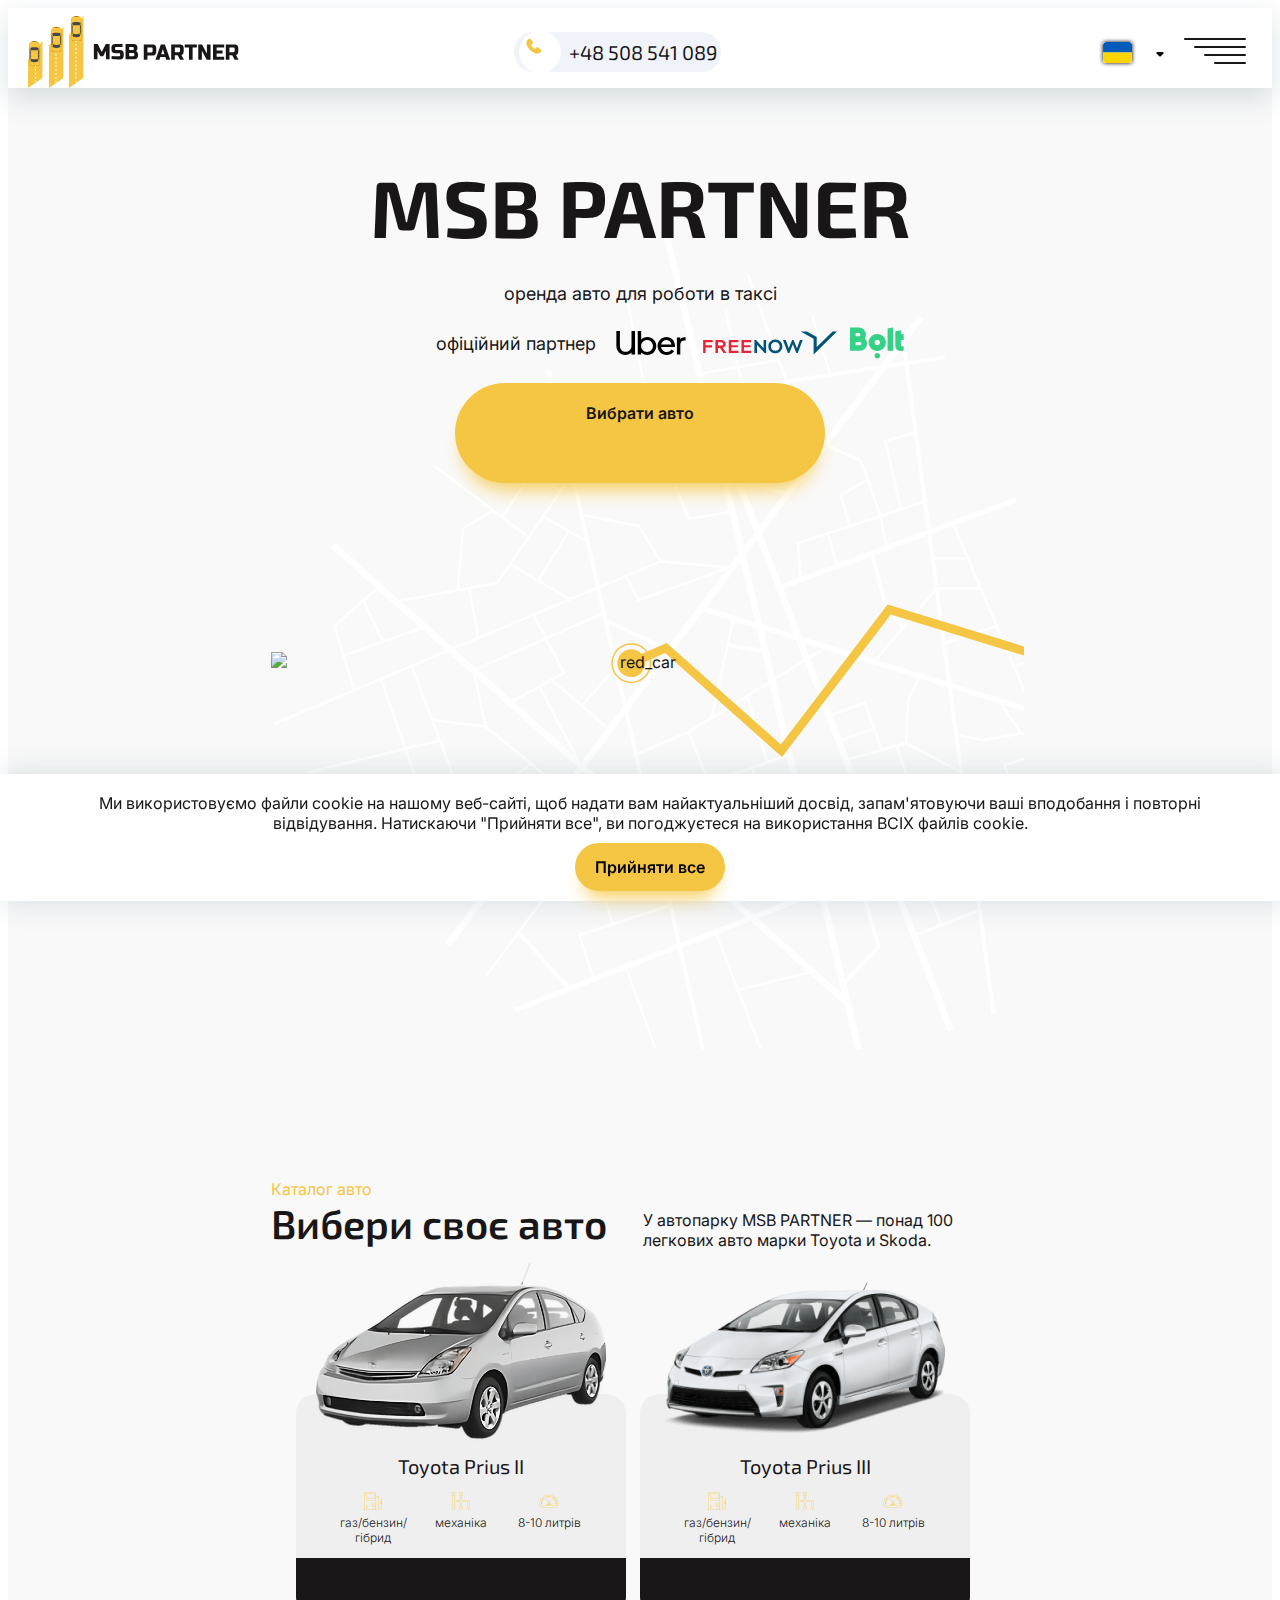
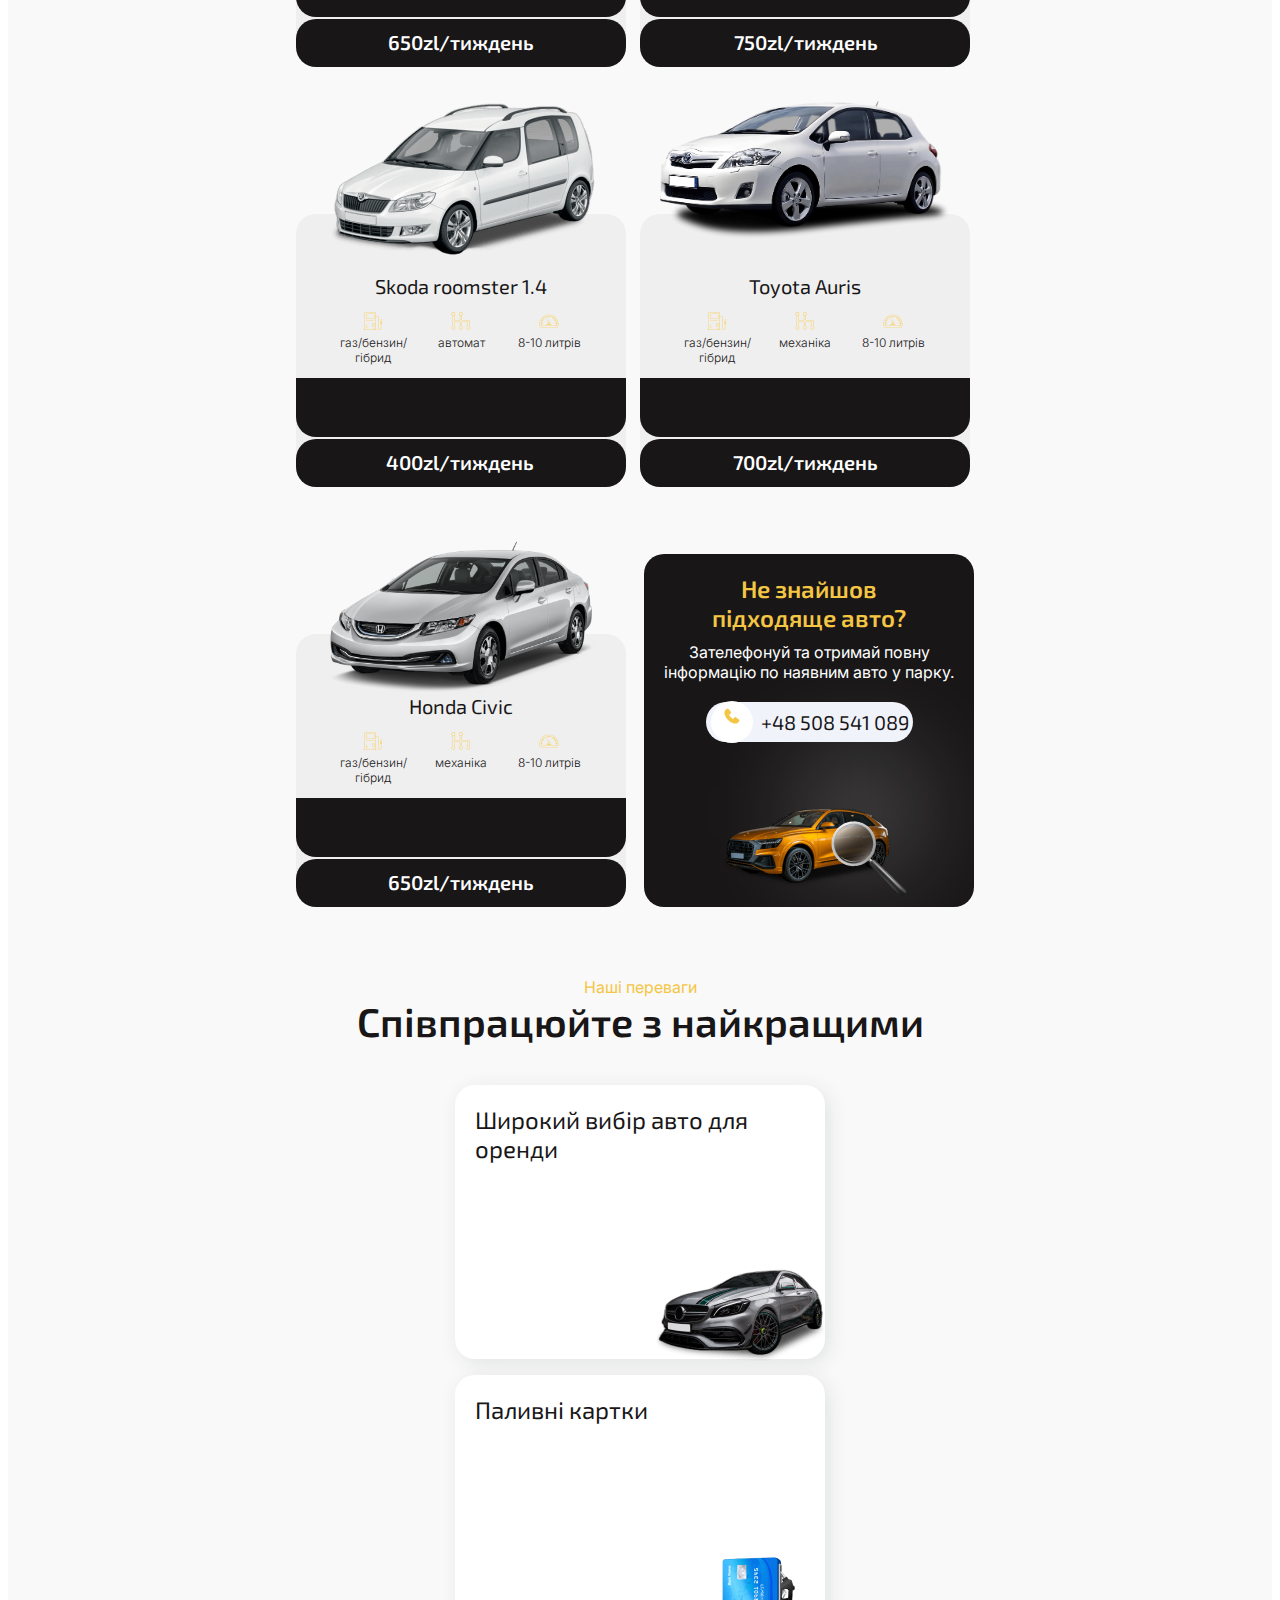
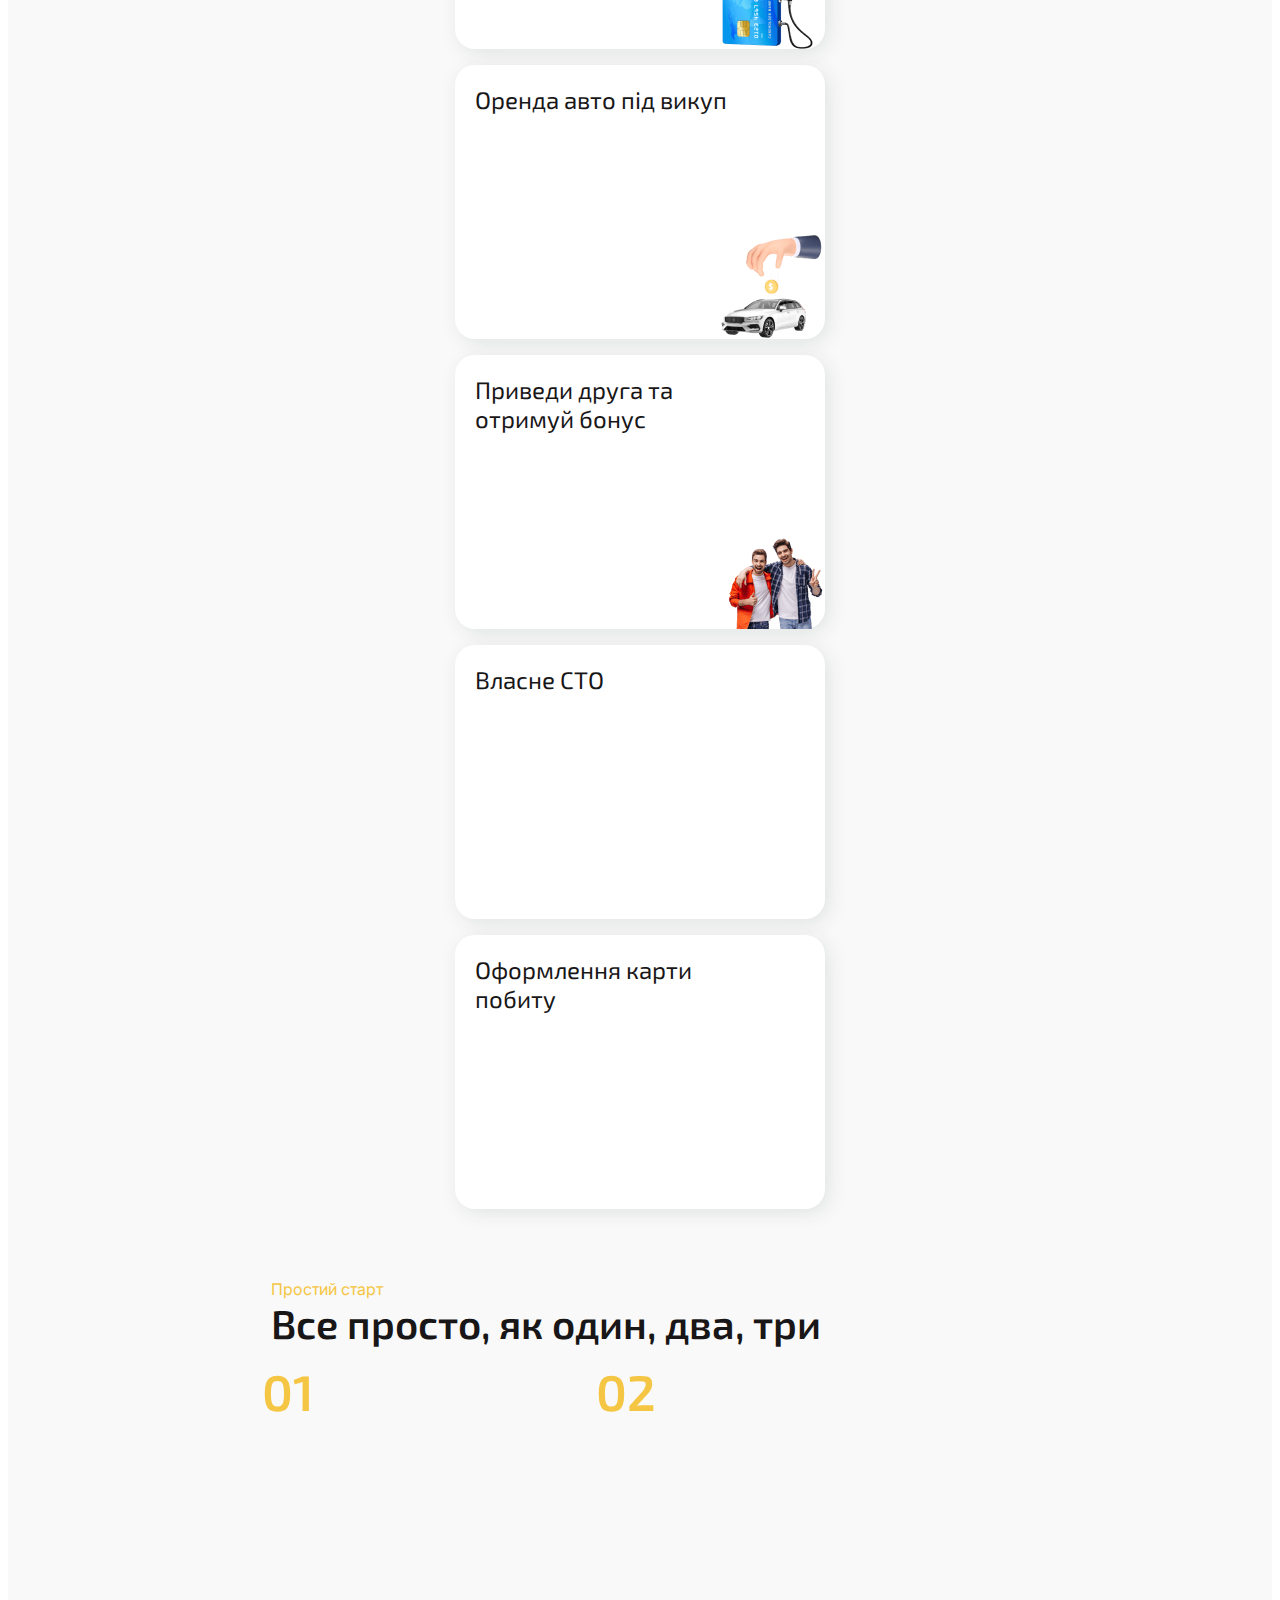
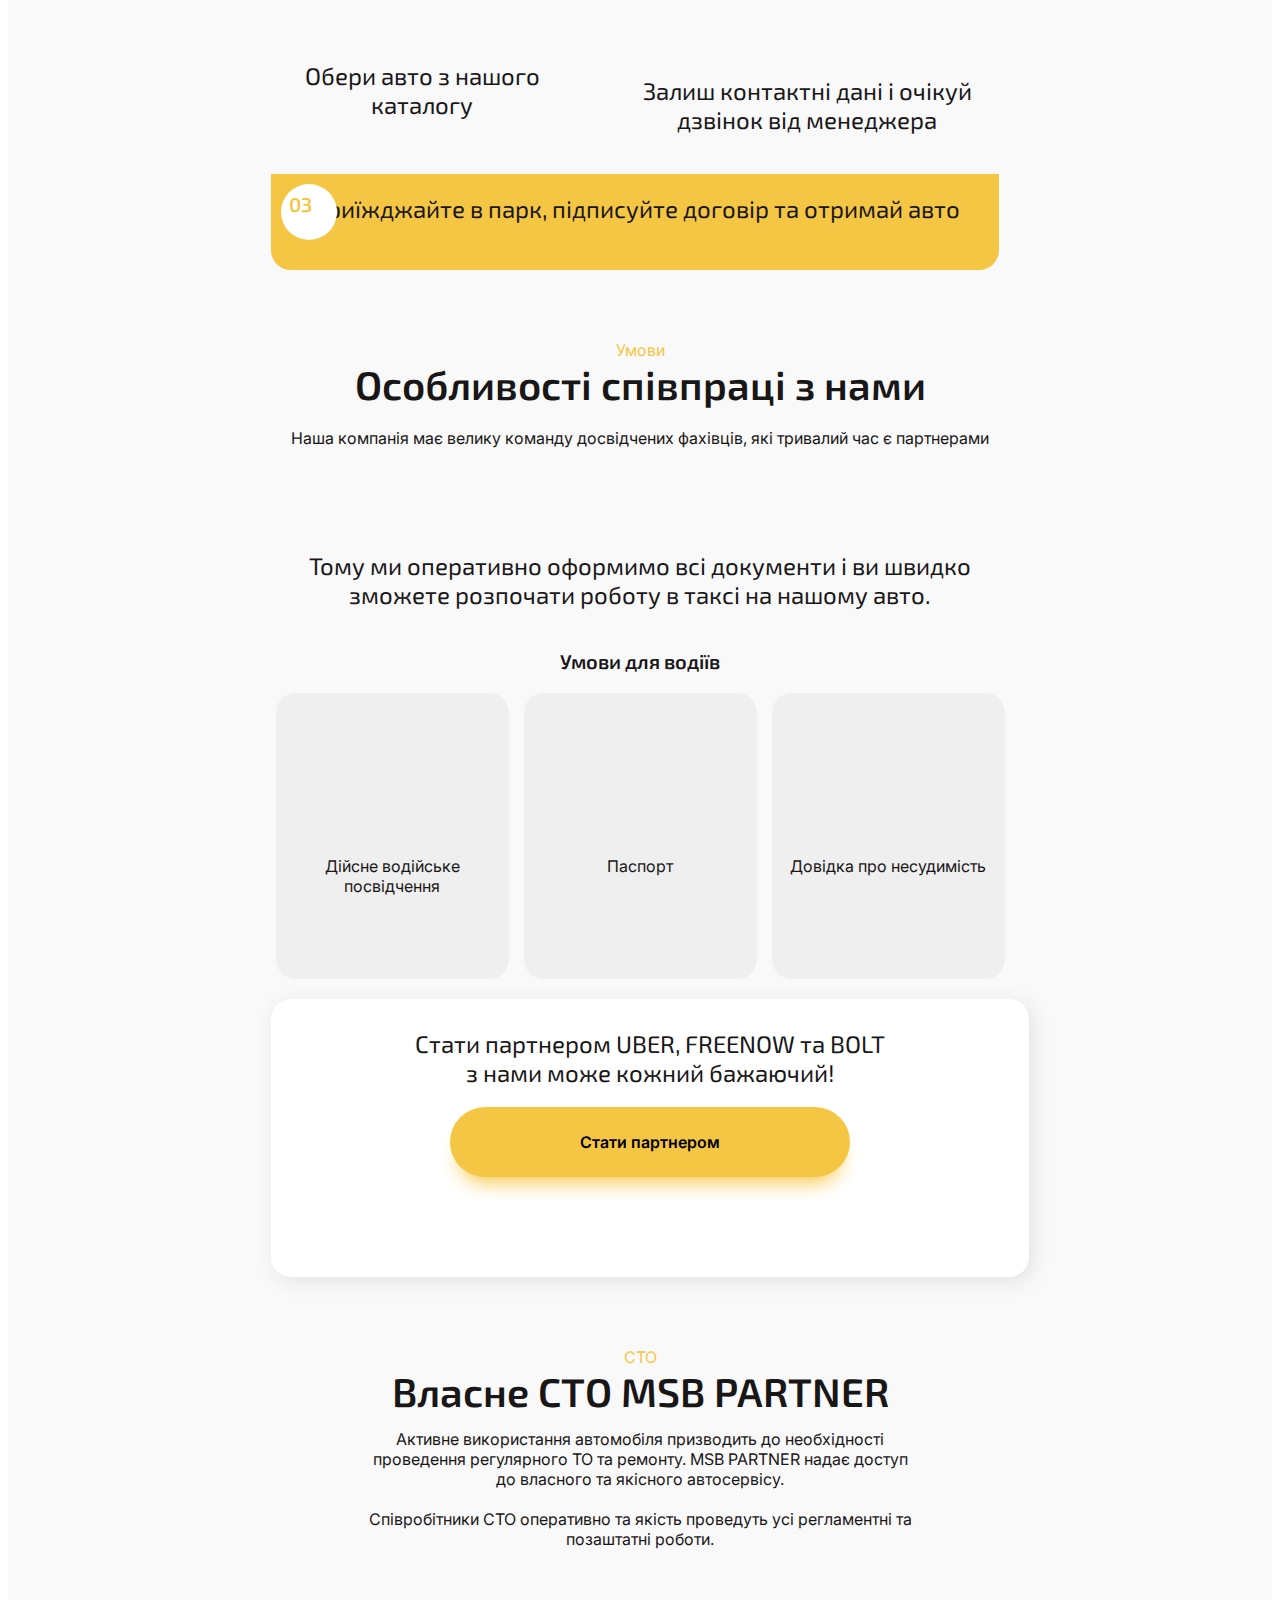
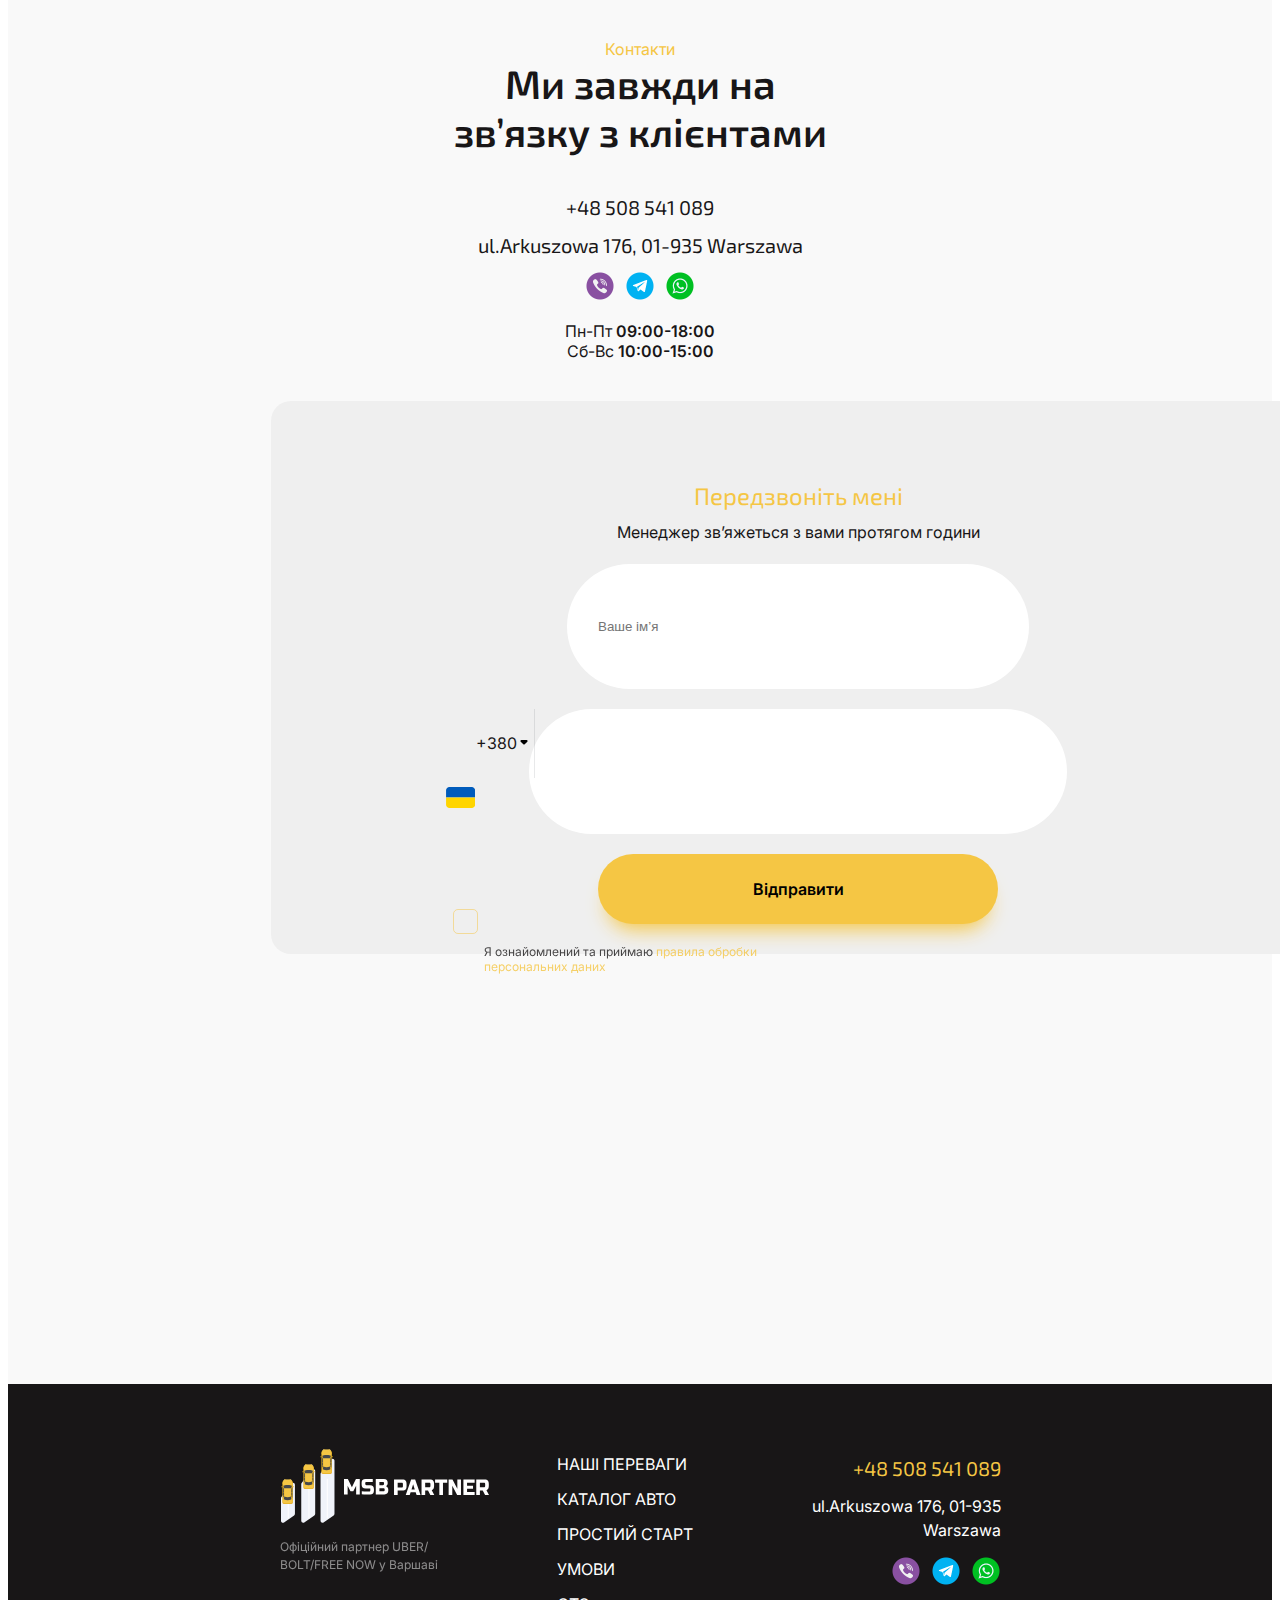
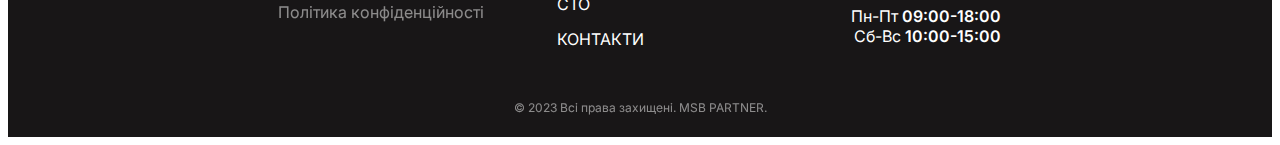
==== commit 2236e320: "changed ings in catalog-car" ====
--- a/index.html
+++ b/index.html
@@ -181,13 +181,14 @@
                </div>
                 <ul class="catalog-car-list">
                     <li class="catalog-car-item">
-                        <img 
+                        <img class="catalog-car-img catalog-car-img-priusII" src="./images/cars-catalog/toyota_prius_II-min.png" loading="lazy" alt="toyota_prius_II" width="290" height="155">
+                        <!-- <img 
                         class="catalog-car-img"
                         srcset="./images/cars-catalog/toyota_prius_II@1x-min.png 1x, ./images/cars-catalog/toyota_prius_II@2x-min.png 2x"
                          src="./images/cars-catalog/toyota_prius_II@1x-min.png"
                          loading="lazy"
                         alt="toyota_prius_II" 
-                         width="290" height="155" >
+                         width="290" height="155" > -->
                         <div class="catalog-car">
                             
                             <h4 class="catalog-car-title">Toyota Prius II</h4>
@@ -304,7 +305,7 @@
                                     <svg class="" width="20" height="20">
                                         <use href="./images/sprite.svg#icon-gears"></use>
                                       </svg>
-                                      <p class="catalog-car-text">механіка</p>
+                                      <p class="catalog-car-text">автомат</p>
                                 </li>
                                 <li>
                                     <svg class="" width="20" height="20">
@@ -334,13 +335,14 @@
                     </li>
                    
                     <li class="catalog-car-item">
-                        <img 
+                        <img class="catalog-car-img" src="./images/cars-catalog/toyota_auris-min.png" loading="lazy" alt="toyota_auris" width="290" height="155">
+                        <!-- <img 
                             srcset="./images/cars-catalog/toyota_auris@1x-min.png 1x, ./images/cars-catalog/toyota_auris@2x-min.png 2x"
                              src="./images/cars-catalog/toyota_auris@1x-min.png"
                              loading="lazy"
                             alt="toyota_auris" 
                             class="catalog-car-img"
-                             width="290" height="155" >
+                             width="290" height="155" > -->
                         <div class="catalog-car">
                             
                             <h4 class="catalog-car-title">Toyota Auris</h4>
@@ -385,13 +387,14 @@
                     </li>
                     
                     <li class="catalog-car-item">
-                        <img 
+                        <img class="catalog-car-img" src="./images/cars-catalog/honda_civic-min.png" loading="lazy" alt="honda_civic" width="290" height="155">
+                        <!-- <img 
                             srcset="./images/cars-catalog/honda_civic@1x-min.png 1x, ./images/cars-catalog/honda_civic@2x-min.png 2x"
                              src="./images/cars-catalog/honda_civic@1x-min.png"
                              loading="lazy"
                             alt="honda_civic" 
                             class="catalog-car-img"
-                             width="290" height="155" >
+                             width="290" height="155" > -->
                         <div class="catalog-car">
                             
                             <h4 class="catalog-car-title">Honda Civic</h4>
--- a/css/styles.css
+++ b/css/styles.css
@@ -379,6 +379,16 @@
     position: relative;
     z-index: 5;
     bottom: 30px;
+    animation: hero-car-img 700ms var(--animation-cubic);
+}
+@keyframes hero-car-img {
+    0% {
+        transform: translateX(100%);
+    }
+    100% {
+        transform: translateX(0);
+    }
+
 }
 @media screen and (min-width: 768px){
     .hero-car-img{
@@ -396,17 +406,7 @@
         position: absolute;
         right: 0;
         bottom: 0;
-        animation: hero-car-img 700ms var(--animation-cubic);
     }  
-   @keyframes hero-car-img {
-    0% {
-        transform: translateX(100%);
-    }
-    100% {
-        transform: translateX(0);
-    }
-
-}
   }
 
 /* catalog */
@@ -489,10 +489,16 @@
 left: 20px;
 z-index: 5;
 }
+.catalog-car-img-priusII{
+    top: -180px;
+}
 @media screen and (min-width: 768px) {
     .catalog-car-img{
       top: 20px;
     }
+    .catalog-car-img-priusII{
+        top: -55px;
+    }
     .catalog-flexbox{
         display: flex;
     }
@@ -502,6 +508,8 @@
       left: 50px;
     }
   }
+
+
 .catalog-car-title{
     font-family: "Exo 2";
 font-size: 20px;
@@ -1910,6 +1918,10 @@
 }
 .modal-window-aggreement-accent{
     color: #009A4F;
+    cursor: pointer;
+}
+.modal-window-aggreement-accent:hover, .modal-window-aggreement-accent:focus{
+    text-decoration: underline;
 }
 @media screen and (min-width :768px){
     .form-languages{
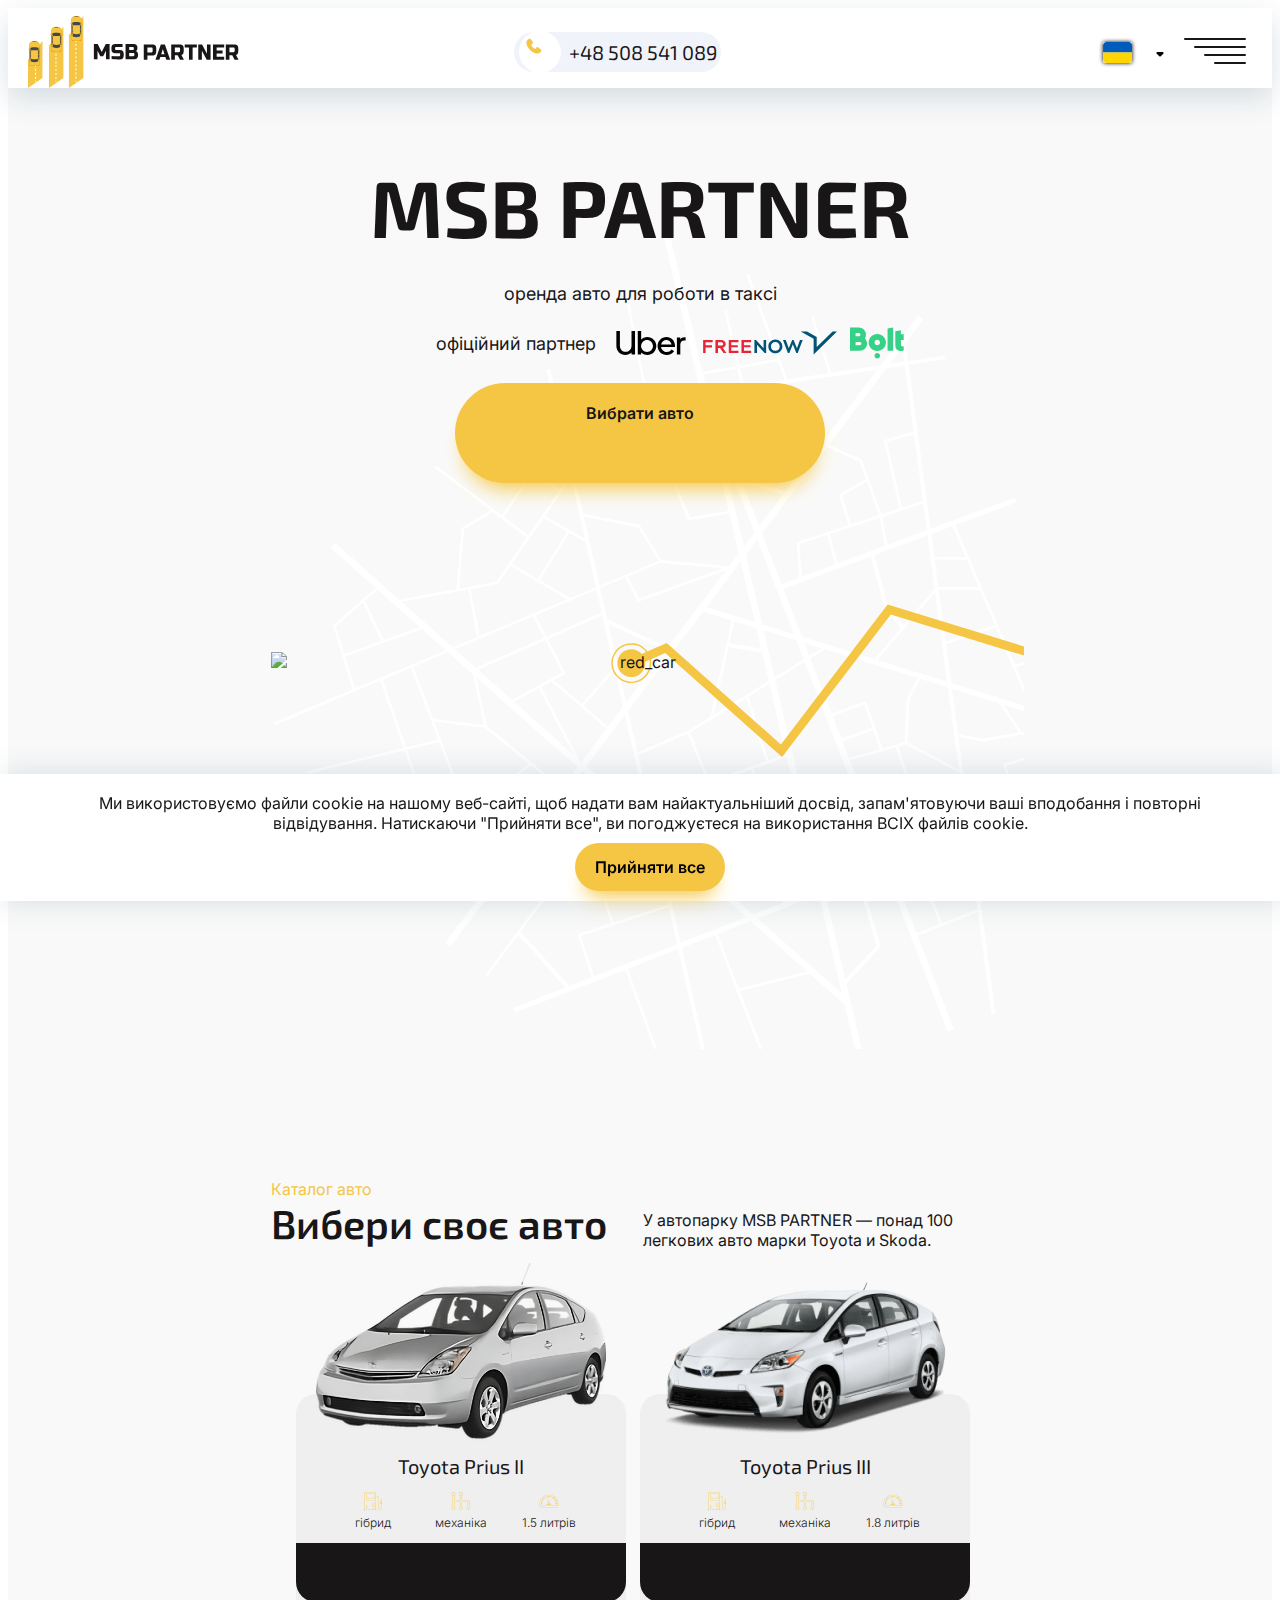
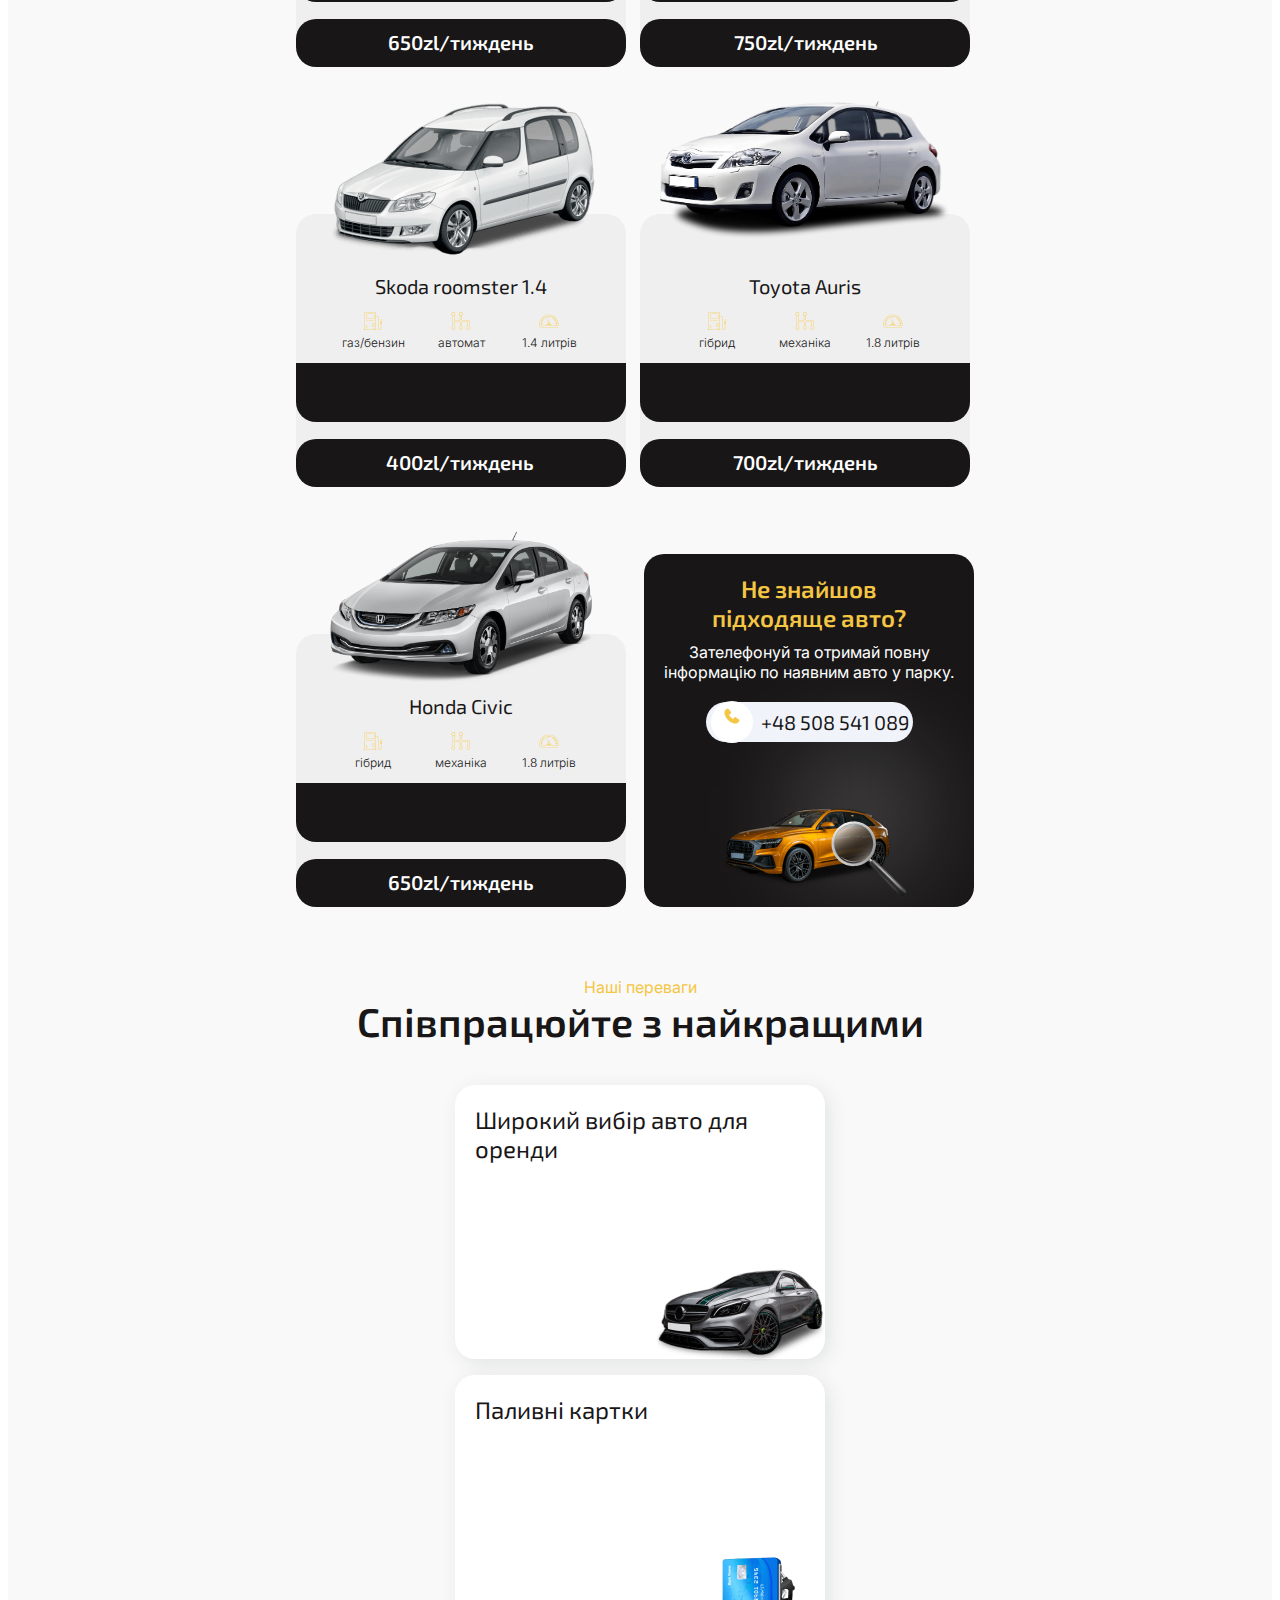
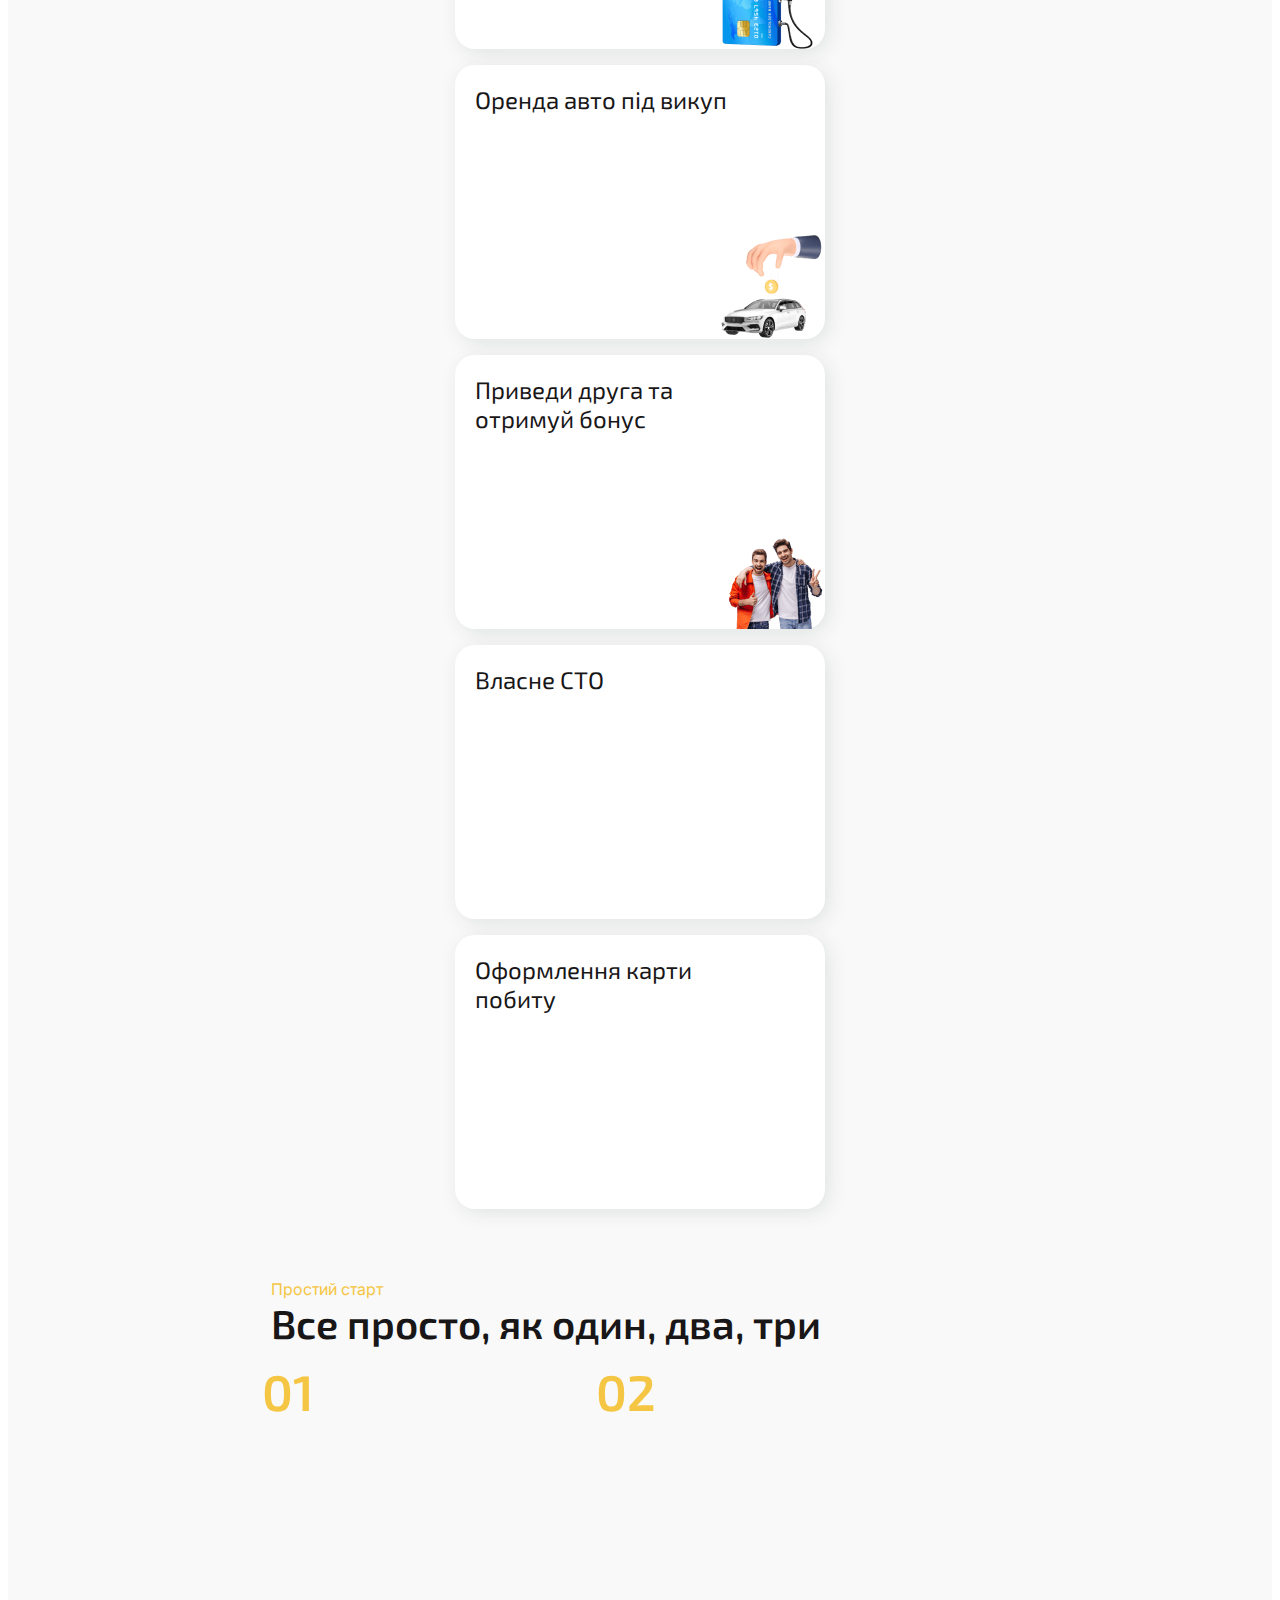
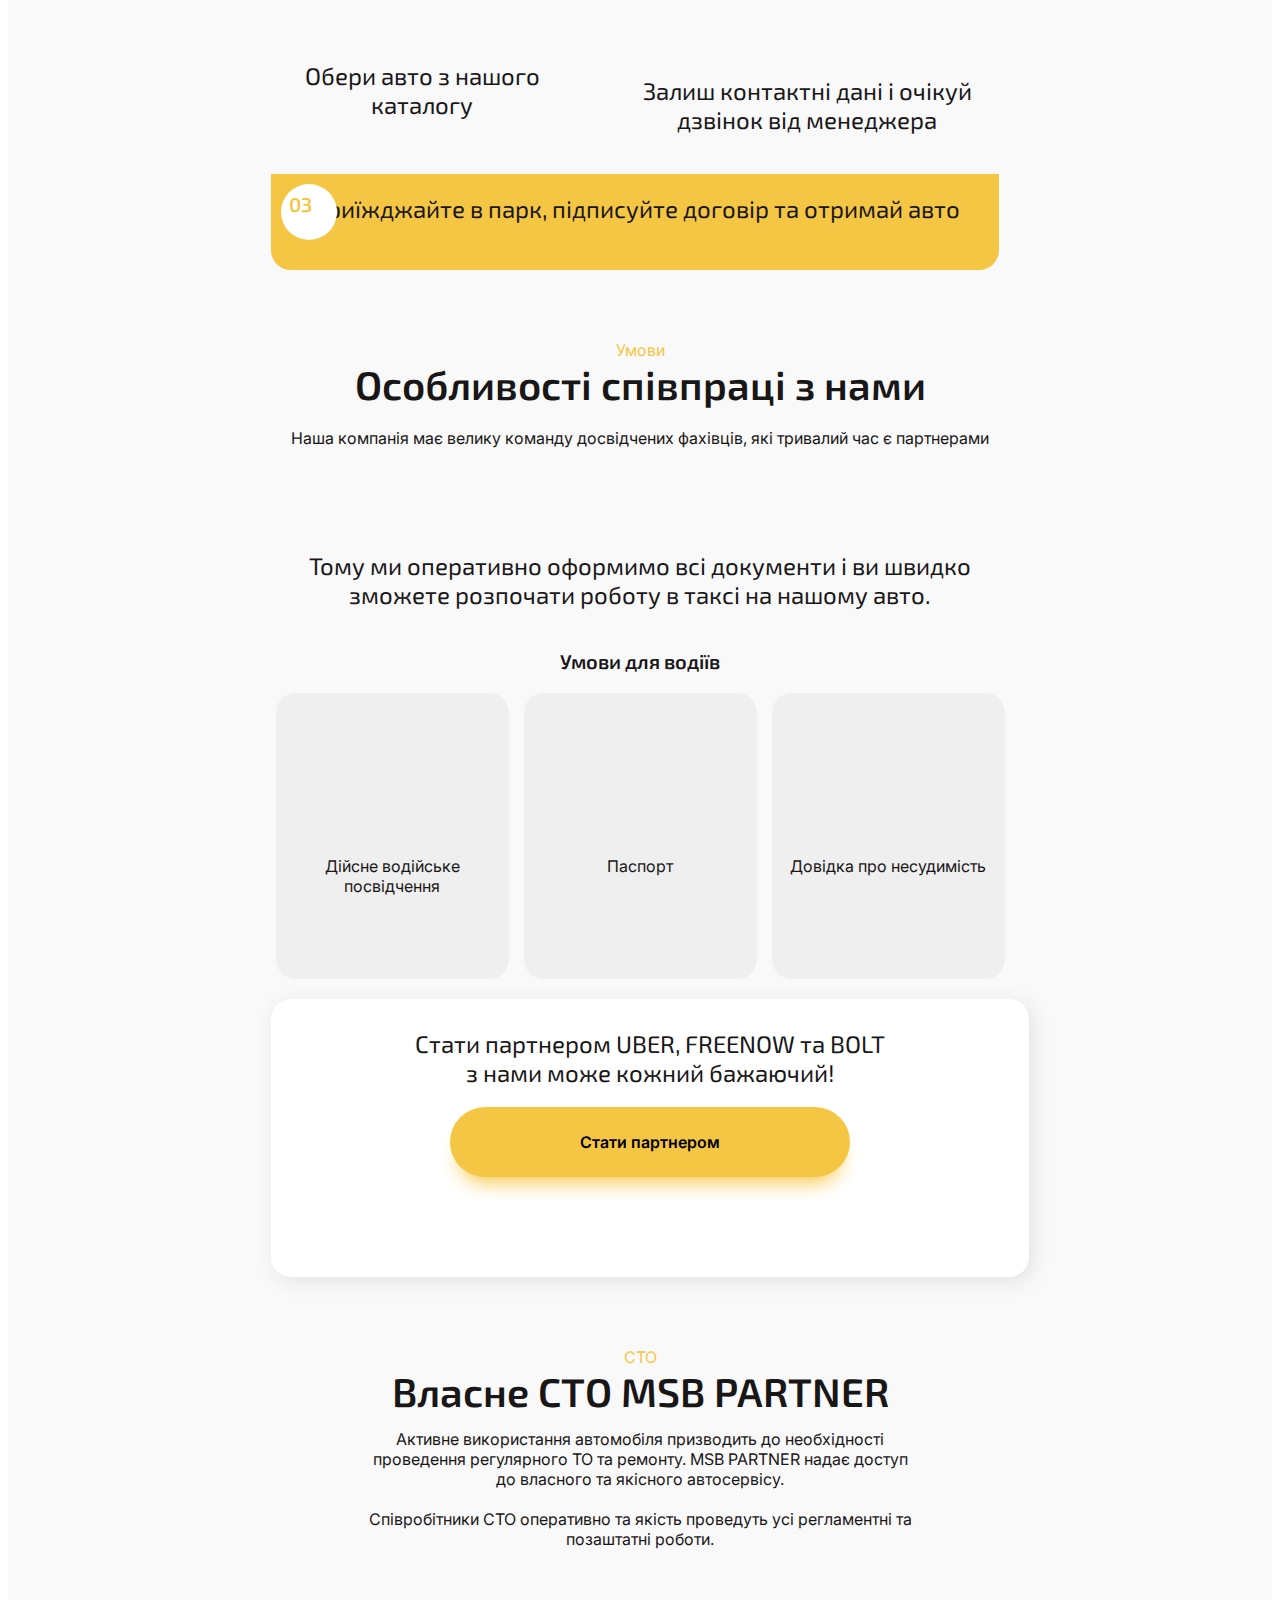
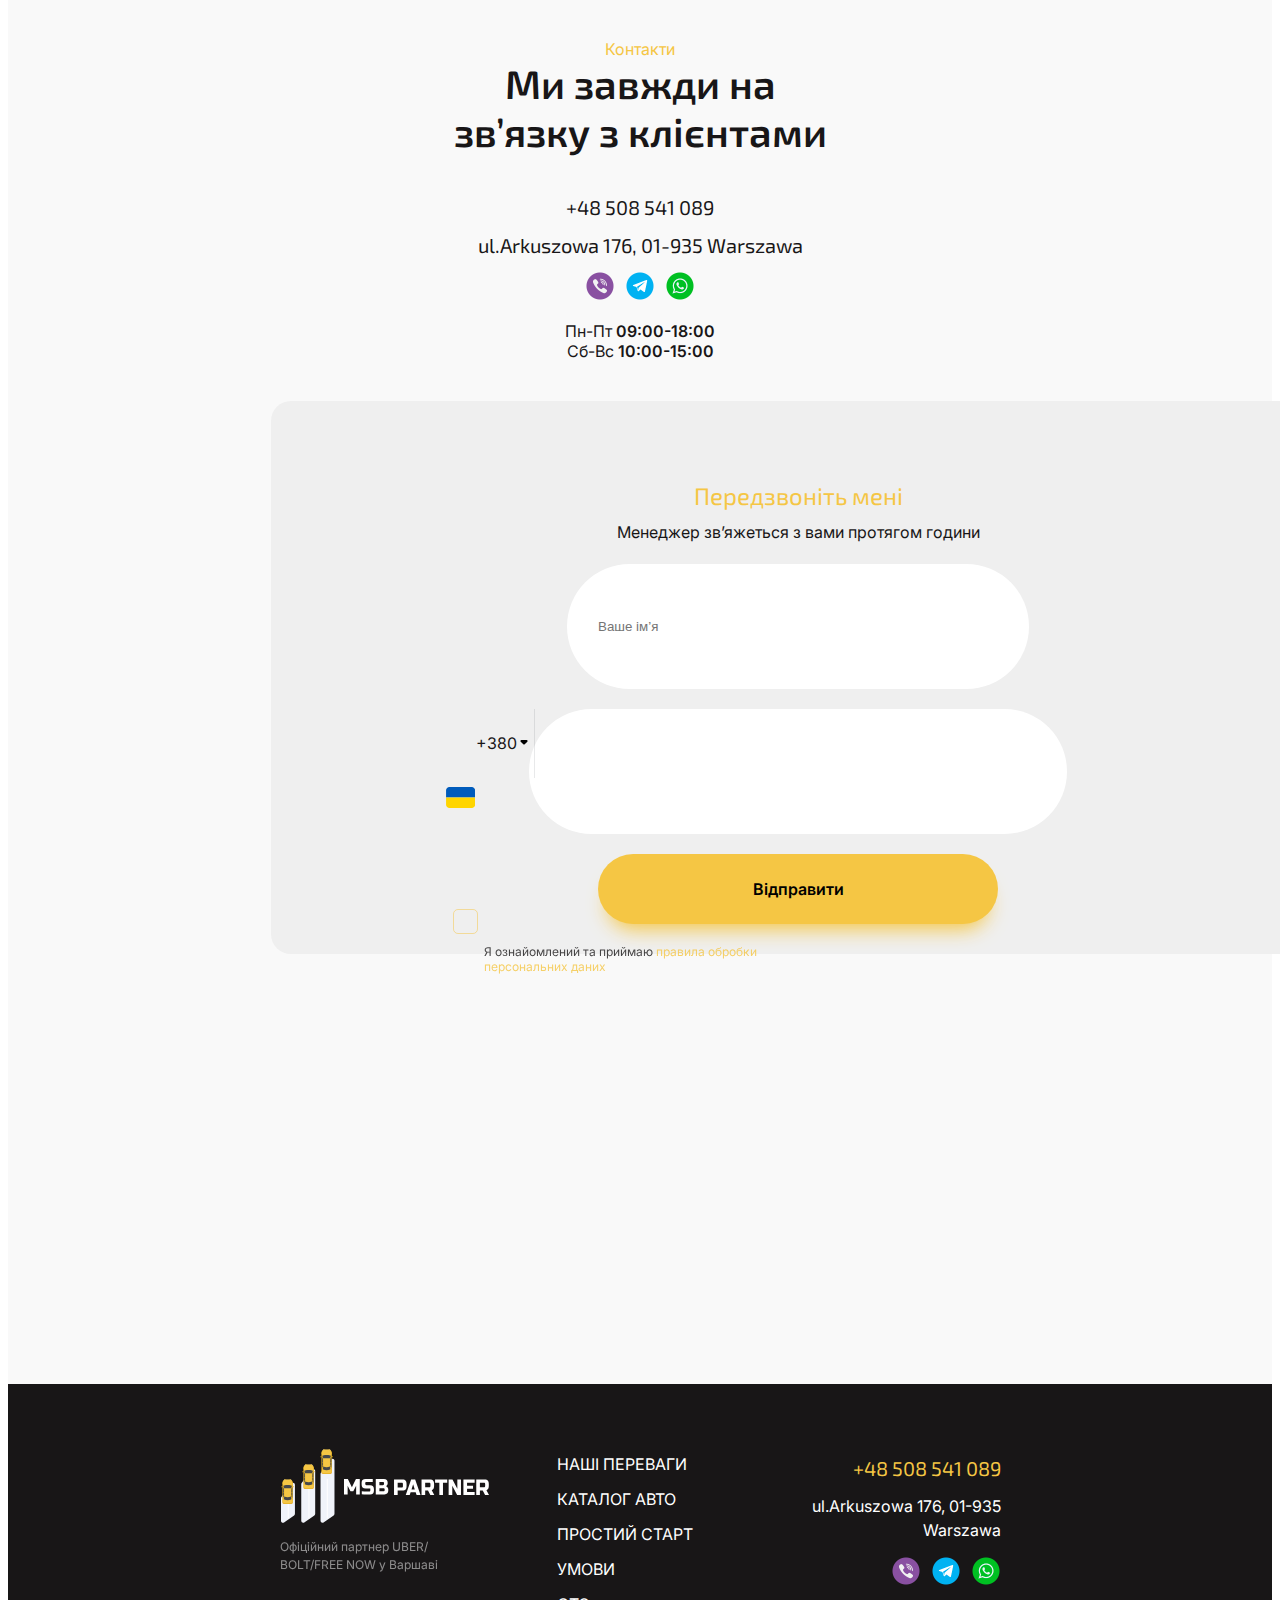
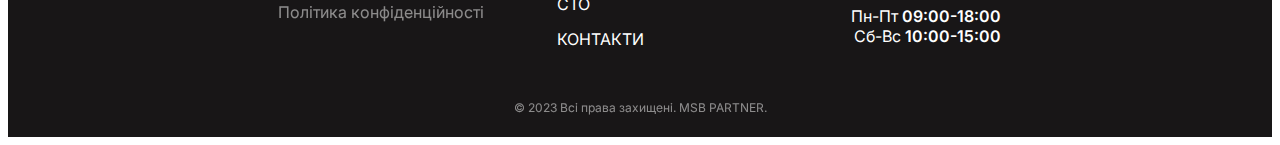
==== commit d54354fa: "text content changed" ====
--- a/index.html
+++ b/index.html
@@ -181,7 +181,7 @@
                </div>
                 <ul class="catalog-car-list">
                     <li class="catalog-car-item">
-                        <img class="catalog-car-img catalog-car-img-priusII" src="./images/cars-catalog/toyota_prius_II-min.png" loading="lazy" alt="toyota_prius_II" width="290" height="155">
+                        <img class="catalog-car-img catalog-car-img-prius" src="./images/cars-catalog/toyota_prius_II-min.png" loading="lazy" alt="toyota_prius_II" width="290" height="155">
                         <!-- <img 
                         class="catalog-car-img"
                         srcset="./images/cars-catalog/toyota_prius_II@1x-min.png 1x, ./images/cars-catalog/toyota_prius_II@2x-min.png 2x"
@@ -197,7 +197,7 @@
                                     <svg class="" width="20" height="20">
                                       <use href="./images/sprite.svg#icon-petrol"></use>
                                     </svg>
-                                    <p class="catalog-car-text">газ/бензин/гібрид</p>
+                                    <p class="catalog-car-text">гібрид</p>
                                 </li>
                                 <li>
                                     <svg class="" width="20" height="20">
@@ -209,7 +209,7 @@
                                     <svg class="" width="20" height="20">
                                         <use href="./images/sprite.svg#icon-speed"></use>
                                       </svg>
-                                      <p class="catalog-car-text">8-10 литрів</p>
+                                      <p class="catalog-car-text">1.5 литрів</p>
                                 </li>
                             </ul>
                             <div class="catalog-car-overlay">
@@ -248,7 +248,7 @@
                                     <svg class="" width="20" height="20">
                                       <use href="./images/sprite.svg#icon-petrol"></use>
                                     </svg>
-                                    <p class="catalog-car-text">газ/бензин/гібрид</p>
+                                    <p class="catalog-car-text">гібрид</p>
                                 </li>
                                 <li>
                                     <svg class="" width="20" height="20">
@@ -260,7 +260,7 @@
                                     <svg class="" width="20" height="20">
                                         <use href="./images/sprite.svg#icon-speed"></use>
                                       </svg>
-                                      <p class="catalog-car-text">8-10 литрів</p>
+                                      <p class="catalog-car-text">1.8 литрів</p>
                                 </li>
                             </ul>
                             <div class="catalog-car-overlay">
@@ -299,7 +299,7 @@
                                     <svg class="" width="20" height="20">
                                       <use href="./images/sprite.svg#icon-petrol"></use>
                                     </svg>
-                                    <p class="catalog-car-text">газ/бензин/гібрид</p>
+                                    <p class="catalog-car-text">газ/бензин</p>
                                 </li>
                                 <li>
                                     <svg class="" width="20" height="20">
@@ -311,7 +311,7 @@
                                     <svg class="" width="20" height="20">
                                         <use href="./images/sprite.svg#icon-speed"></use>
                                       </svg>
-                                      <p class="catalog-car-text">8-10 литрів</p>
+                                      <p class="catalog-car-text">1.4 литрів</p>
                                 </li>
                             </ul>
                             <div class="catalog-car-overlay">
@@ -351,7 +351,7 @@
                                     <svg class="" width="20" height="20">
                                       <use href="./images/sprite.svg#icon-petrol"></use>
                                     </svg>
-                                    <p class="catalog-car-text">газ/бензин/гібрид</p>
+                                    <p class="catalog-car-text">гібрид</p>
                                 </li>
                                 <li>
                                     <svg class="" width="20" height="20">
@@ -363,7 +363,7 @@
                                     <svg class="" width="20" height="20">
                                         <use href="./images/sprite.svg#icon-speed"></use>
                                       </svg>
-                                      <p class="catalog-car-text">8-10 литрів</p>
+                                      <p class="catalog-car-text">1.8 литрів</p>
                                 </li>
                             </ul>
                             <div class="catalog-car-overlay">
@@ -387,7 +387,7 @@
                     </li>
                     
                     <li class="catalog-car-item">
-                        <img class="catalog-car-img" src="./images/cars-catalog/honda_civic-min.png" loading="lazy" alt="honda_civic" width="290" height="155">
+                        <img class="catalog-car-img catalog-car-img-honda" src="./images/cars-catalog/honda_civic-min.png" loading="lazy" alt="honda_civic" width="290" height="155">
                         <!-- <img 
                             srcset="./images/cars-catalog/honda_civic@1x-min.png 1x, ./images/cars-catalog/honda_civic@2x-min.png 2x"
                              src="./images/cars-catalog/honda_civic@1x-min.png"
@@ -403,7 +403,7 @@
                                     <svg class="" width="20" height="20">
                                       <use href="./images/sprite.svg#icon-petrol"></use>
                                     </svg>
-                                    <p class="catalog-car-text">газ/бензин/гібрид</p>
+                                    <p class="catalog-car-text">гібрид</p>
                                 </li>
                                 <li>
                                     <svg class="" width="20" height="20">
@@ -415,7 +415,7 @@
                                     <svg class="" width="20" height="20">
                                         <use href="./images/sprite.svg#icon-speed"></use>
                                       </svg>
-                                      <p class="catalog-car-text">8-10 литрів</p>
+                                      <p class="catalog-car-text">1.8 литрів</p>
                                 </li>
                             </ul>
                             <div class="catalog-car-overlay">
--- a/css/styles.css
+++ b/css/styles.css
@@ -489,15 +489,21 @@
 left: 20px;
 z-index: 5;
 }
-.catalog-car-img-priusII{
+.catalog-car-img-honda{
+    top: -105px;
+}
+.catalog-car-img-prius{
     top: -180px;
 }
 @media screen and (min-width: 768px) {
     .catalog-car-img{
       top: 20px;
     }
-    .catalog-car-img-priusII{
+    .catalog-car-img-prius{
         top: -55px;
+    }
+    .catalog-car-img-honda{
+        top: 10px;
     }
     .catalog-flexbox{
         display: flex;
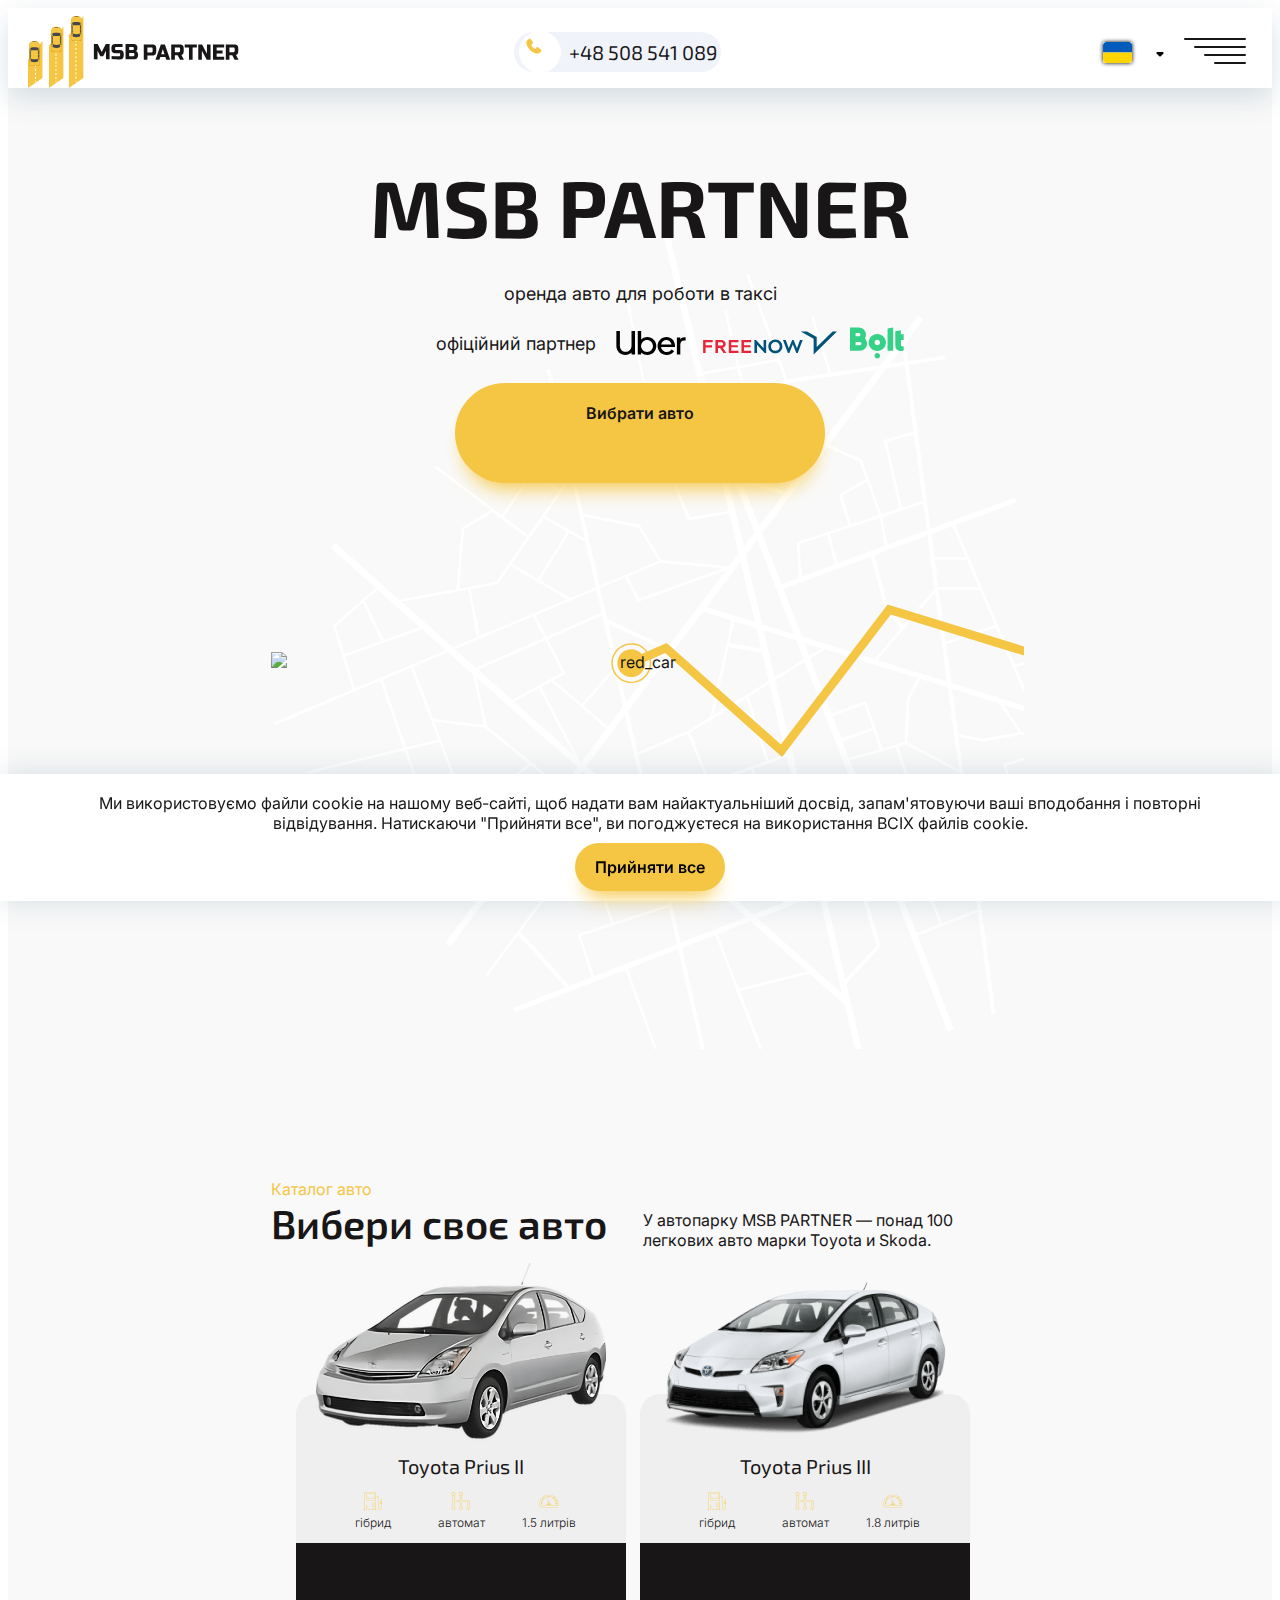
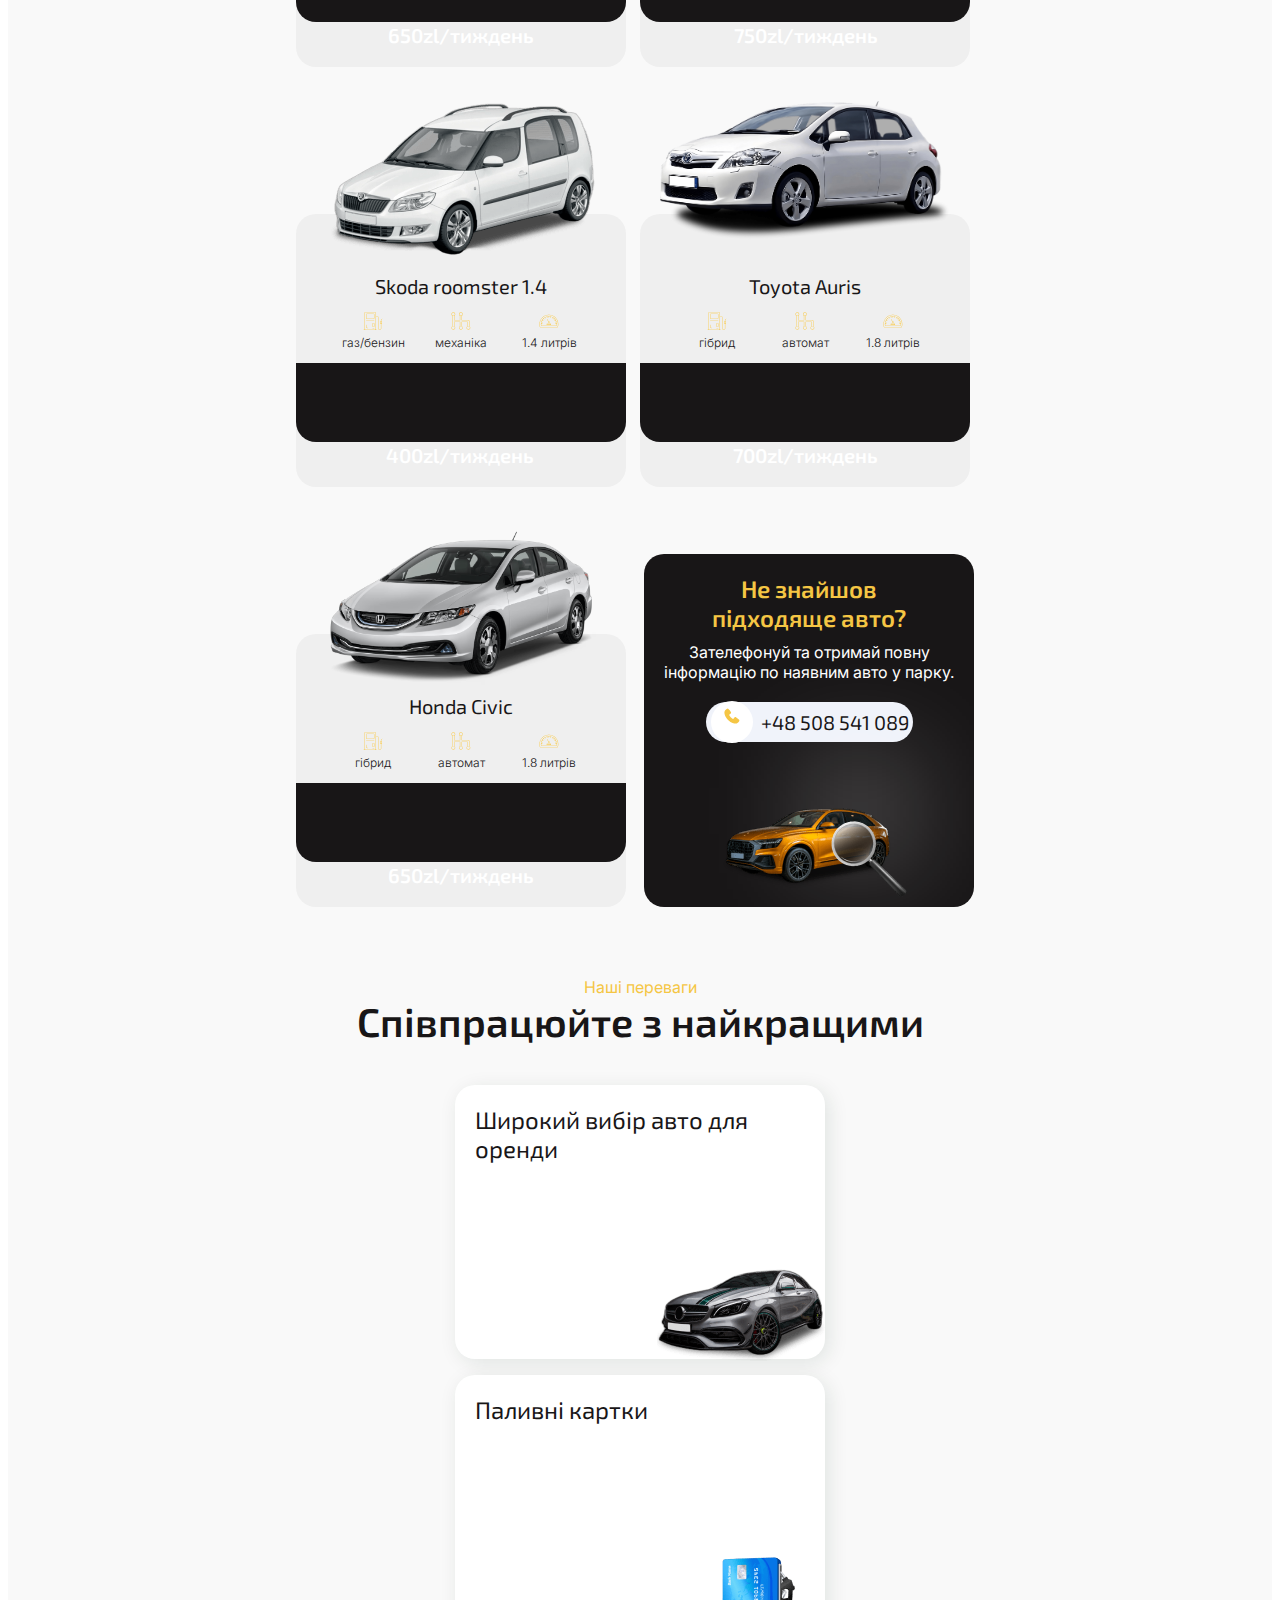
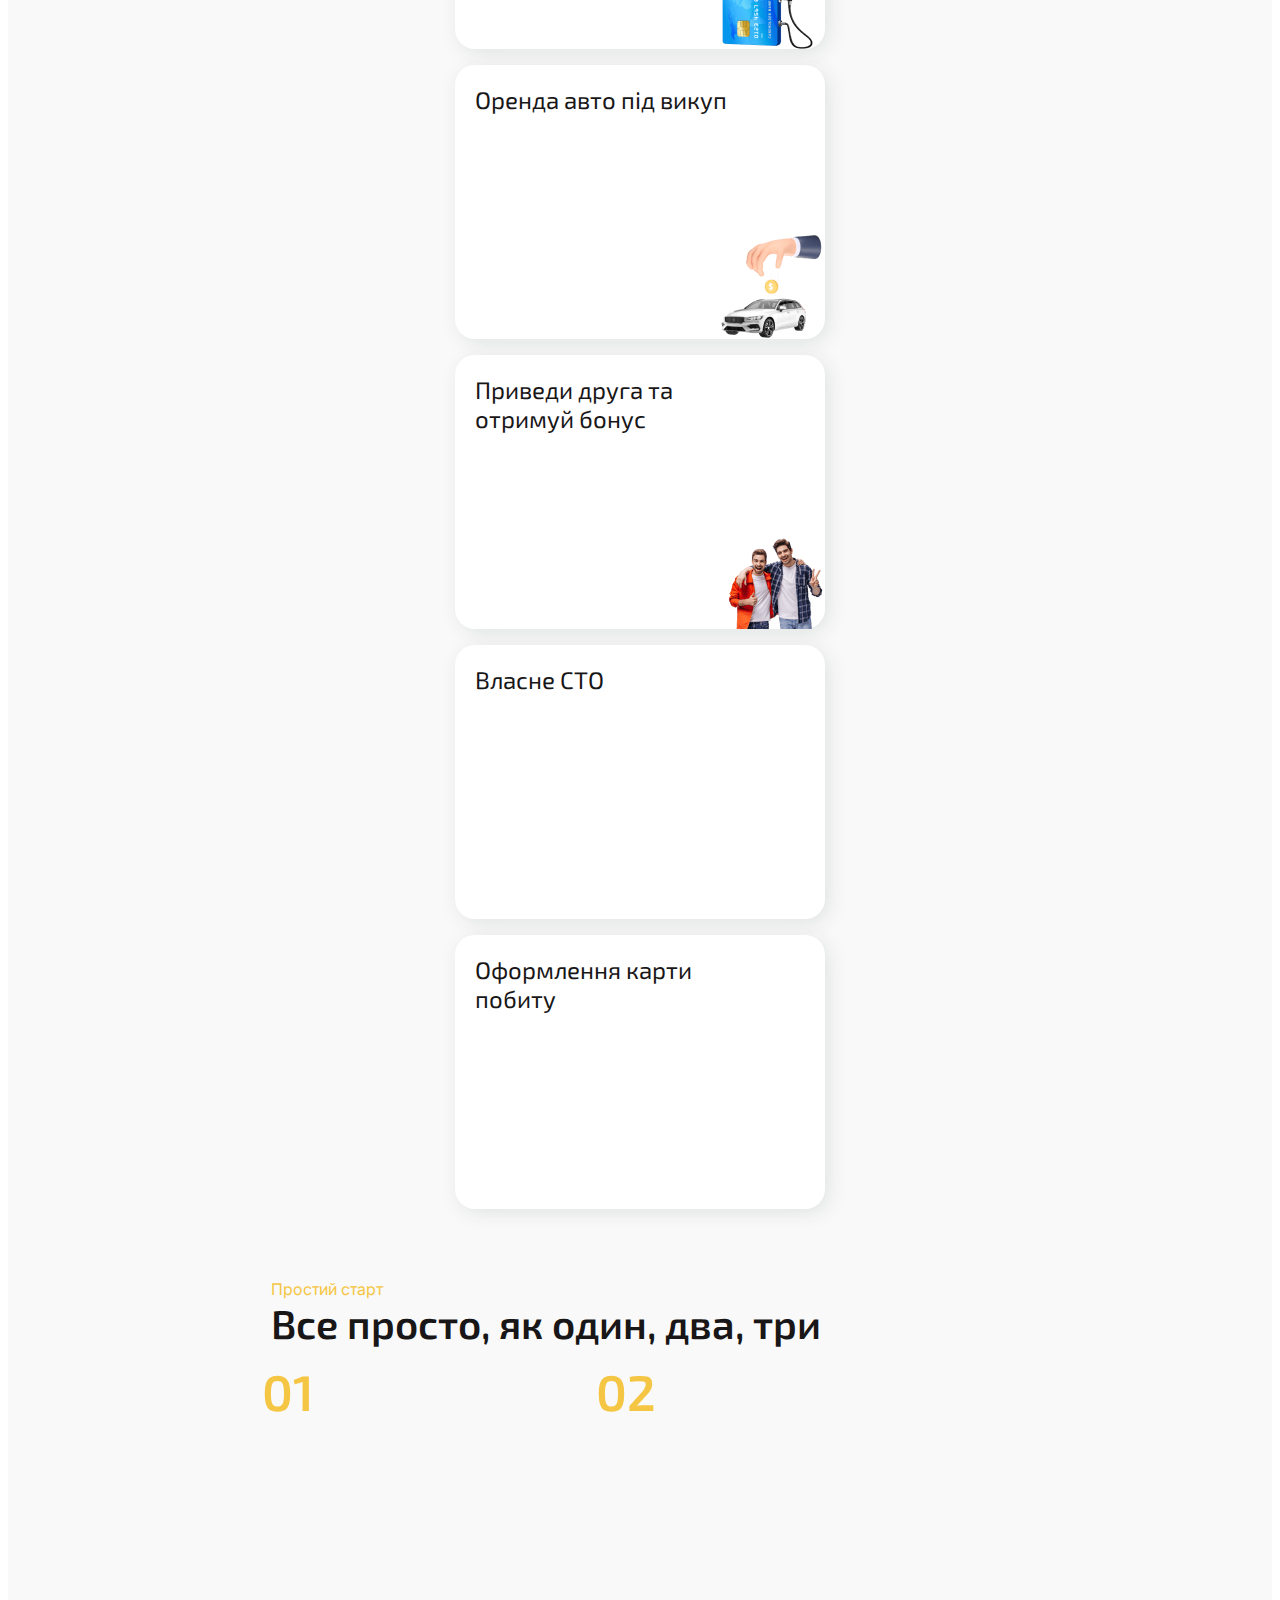
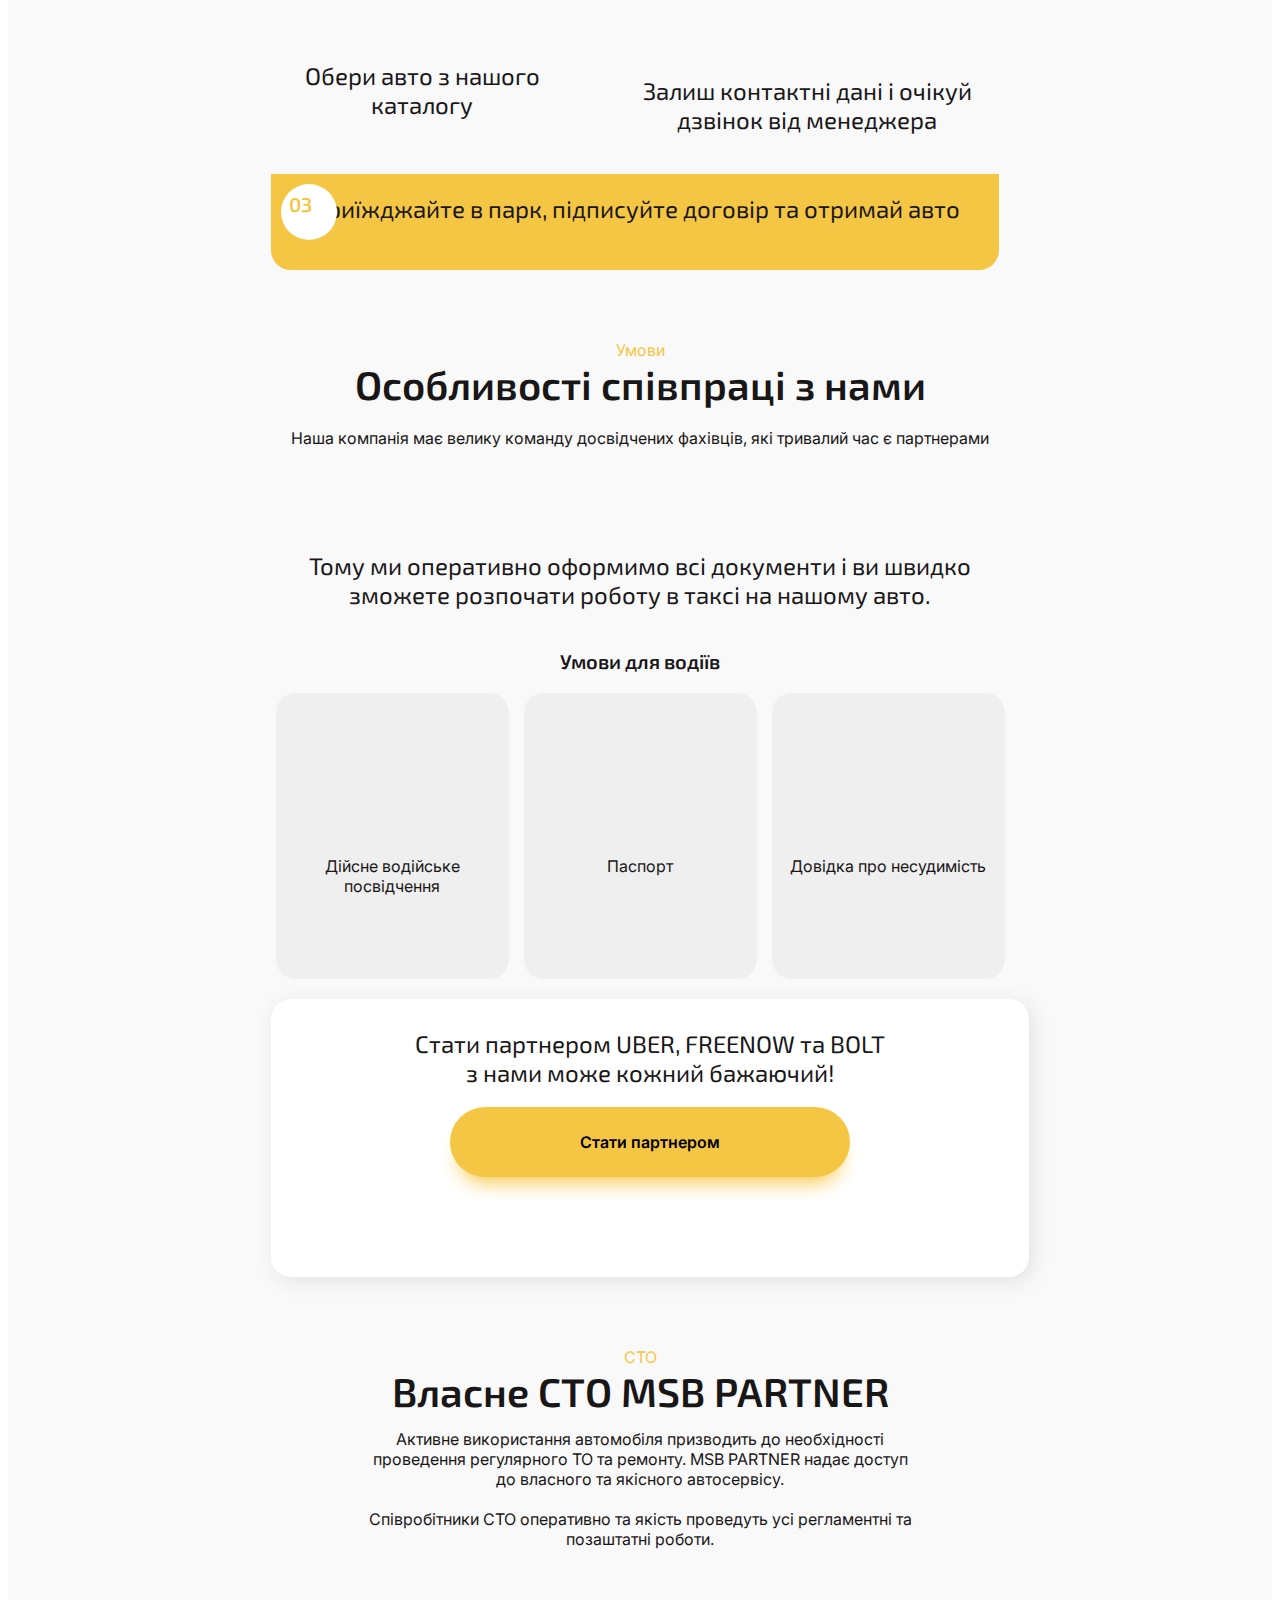
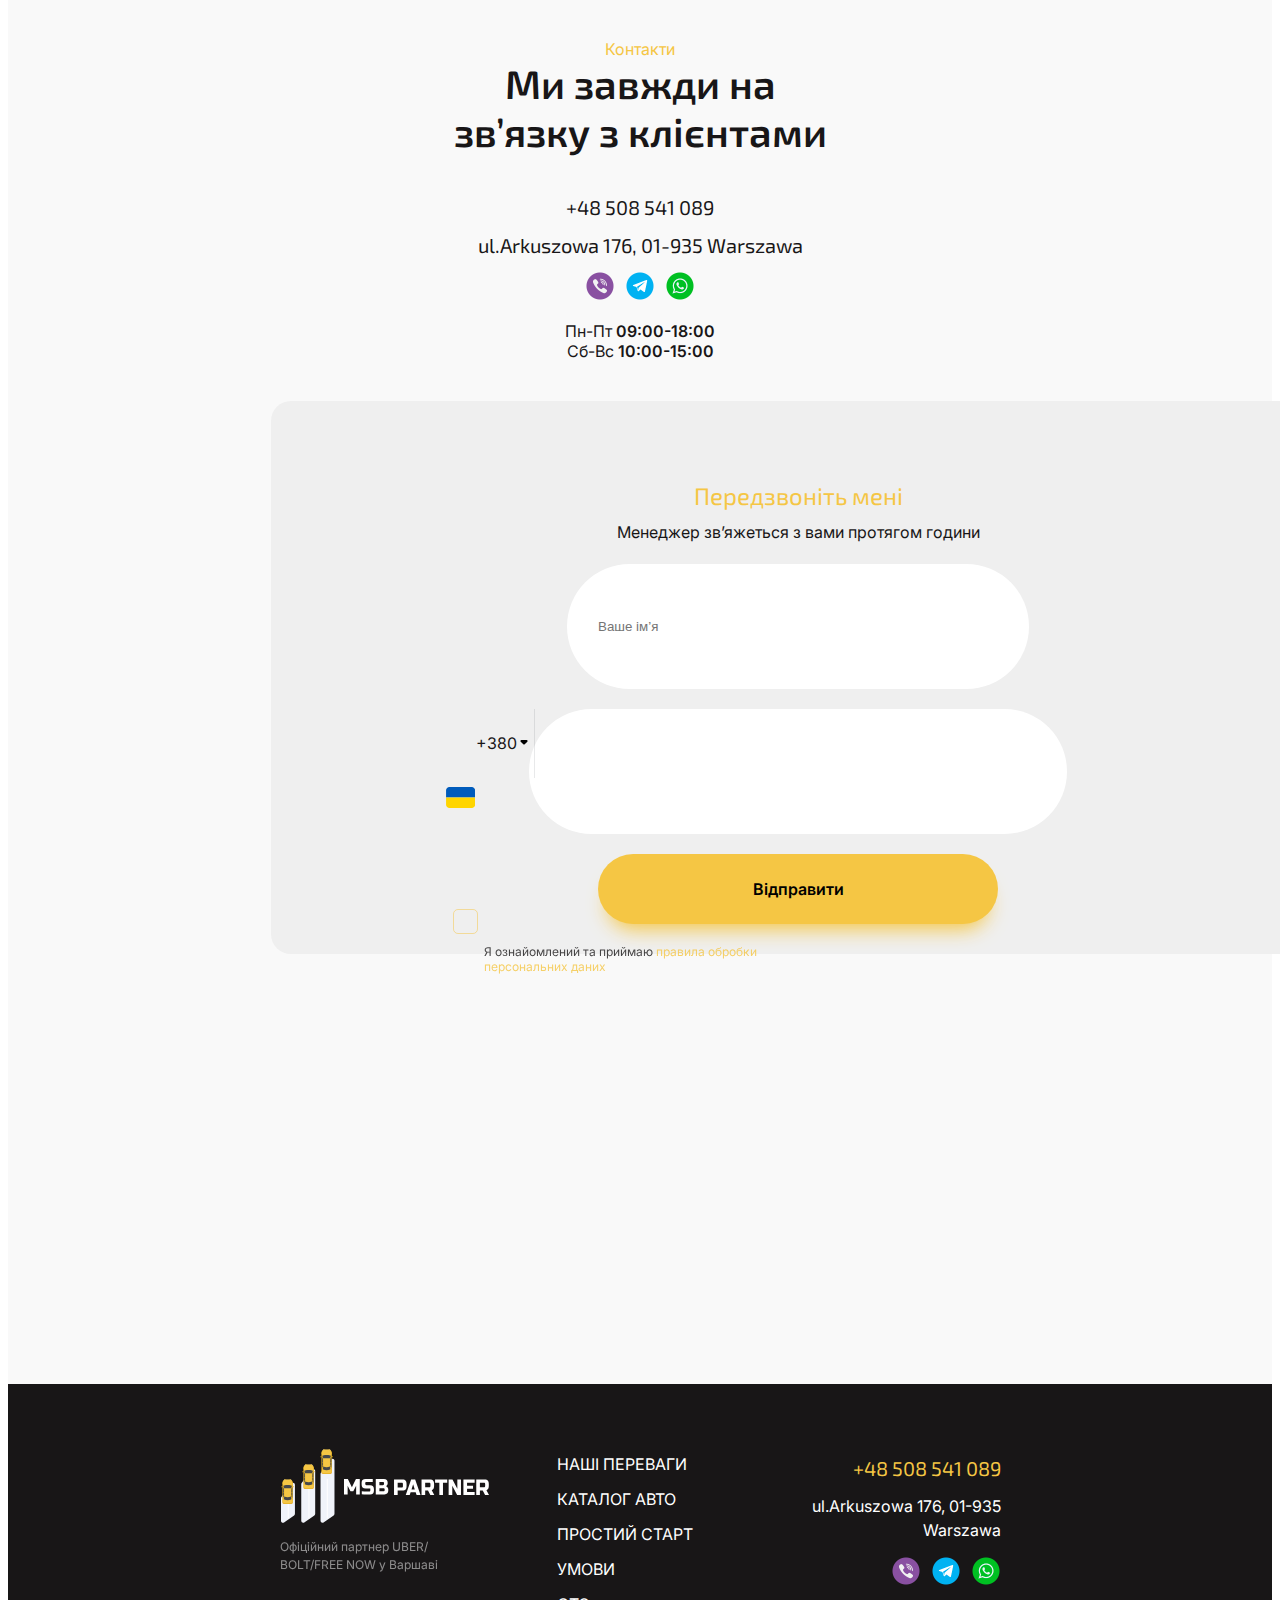
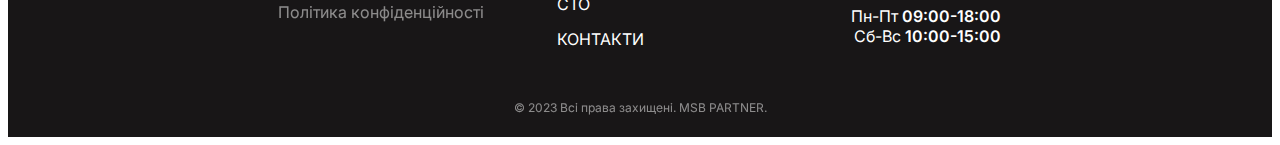
==== commit 71dd1de7: "automat" ====
--- a/index.html
+++ b/index.html
@@ -203,7 +203,7 @@
                                     <svg class="" width="20" height="20">
                                         <use href="./images/sprite.svg#icon-gears"></use>
                                       </svg>
-                                      <p class="catalog-car-text">механіка</p>
+                                      <p class="catalog-car-text">автомат</p>
                                 </li>
                                 <li>
                                     <svg class="" width="20" height="20">
@@ -254,7 +254,7 @@
                                     <svg class="" width="20" height="20">
                                         <use href="./images/sprite.svg#icon-gears"></use>
                                       </svg>
-                                      <p class="catalog-car-text">механіка</p>
+                                      <p class="catalog-car-text">автомат</p>
                                 </li>
                                 <li>
                                     <svg class="" width="20" height="20">
@@ -305,7 +305,7 @@
                                     <svg class="" width="20" height="20">
                                         <use href="./images/sprite.svg#icon-gears"></use>
                                       </svg>
-                                      <p class="catalog-car-text">автомат</p>
+                                      <p class="catalog-car-text">механіка</p>
                                 </li>
                                 <li>
                                     <svg class="" width="20" height="20">
@@ -357,7 +357,7 @@
                                     <svg class="" width="20" height="20">
                                         <use href="./images/sprite.svg#icon-gears"></use>
                                       </svg>
-                                      <p class="catalog-car-text">механіка</p>
+                                      <p class="catalog-car-text">автомат</p>
                                 </li>
                                 <li>
                                     <svg class="" width="20" height="20">
@@ -409,7 +409,7 @@
                                     <svg class="" width="20" height="20">
                                         <use href="./images/sprite.svg#icon-gears"></use>
                                       </svg>
-                                      <p class="catalog-car-text">механіка</p>
+                                      <p class="catalog-car-text">автомат</p>
                                 </li>
                                 <li>
                                     <svg class="" width="20" height="20">
--- a/css/styles.css
+++ b/css/styles.css
@@ -534,7 +534,7 @@
 }
 .catalog-car-price{
     width: 330px;
-    height: 47px;
+    height: 67px;
     border-radius: 0px 0px 20px 20px;
     background: var(--primary-color);
     padding-top: 12px;
@@ -542,7 +542,7 @@
 
 .catalog-car-price-title{
     position: absolute;
-    bottom: 13px;
+    bottom: 20px;
     right: 92px;
     color: var(--light-color);
     opacity: 2;
@@ -566,7 +566,7 @@
     left: 0;
     top:0;
     width: 100%;
-    height: 165px;
+    height: 213px;
     border-top-left-radius: 20px;
     border-top-right-radius: 20px;
     transform: translateY(100%);
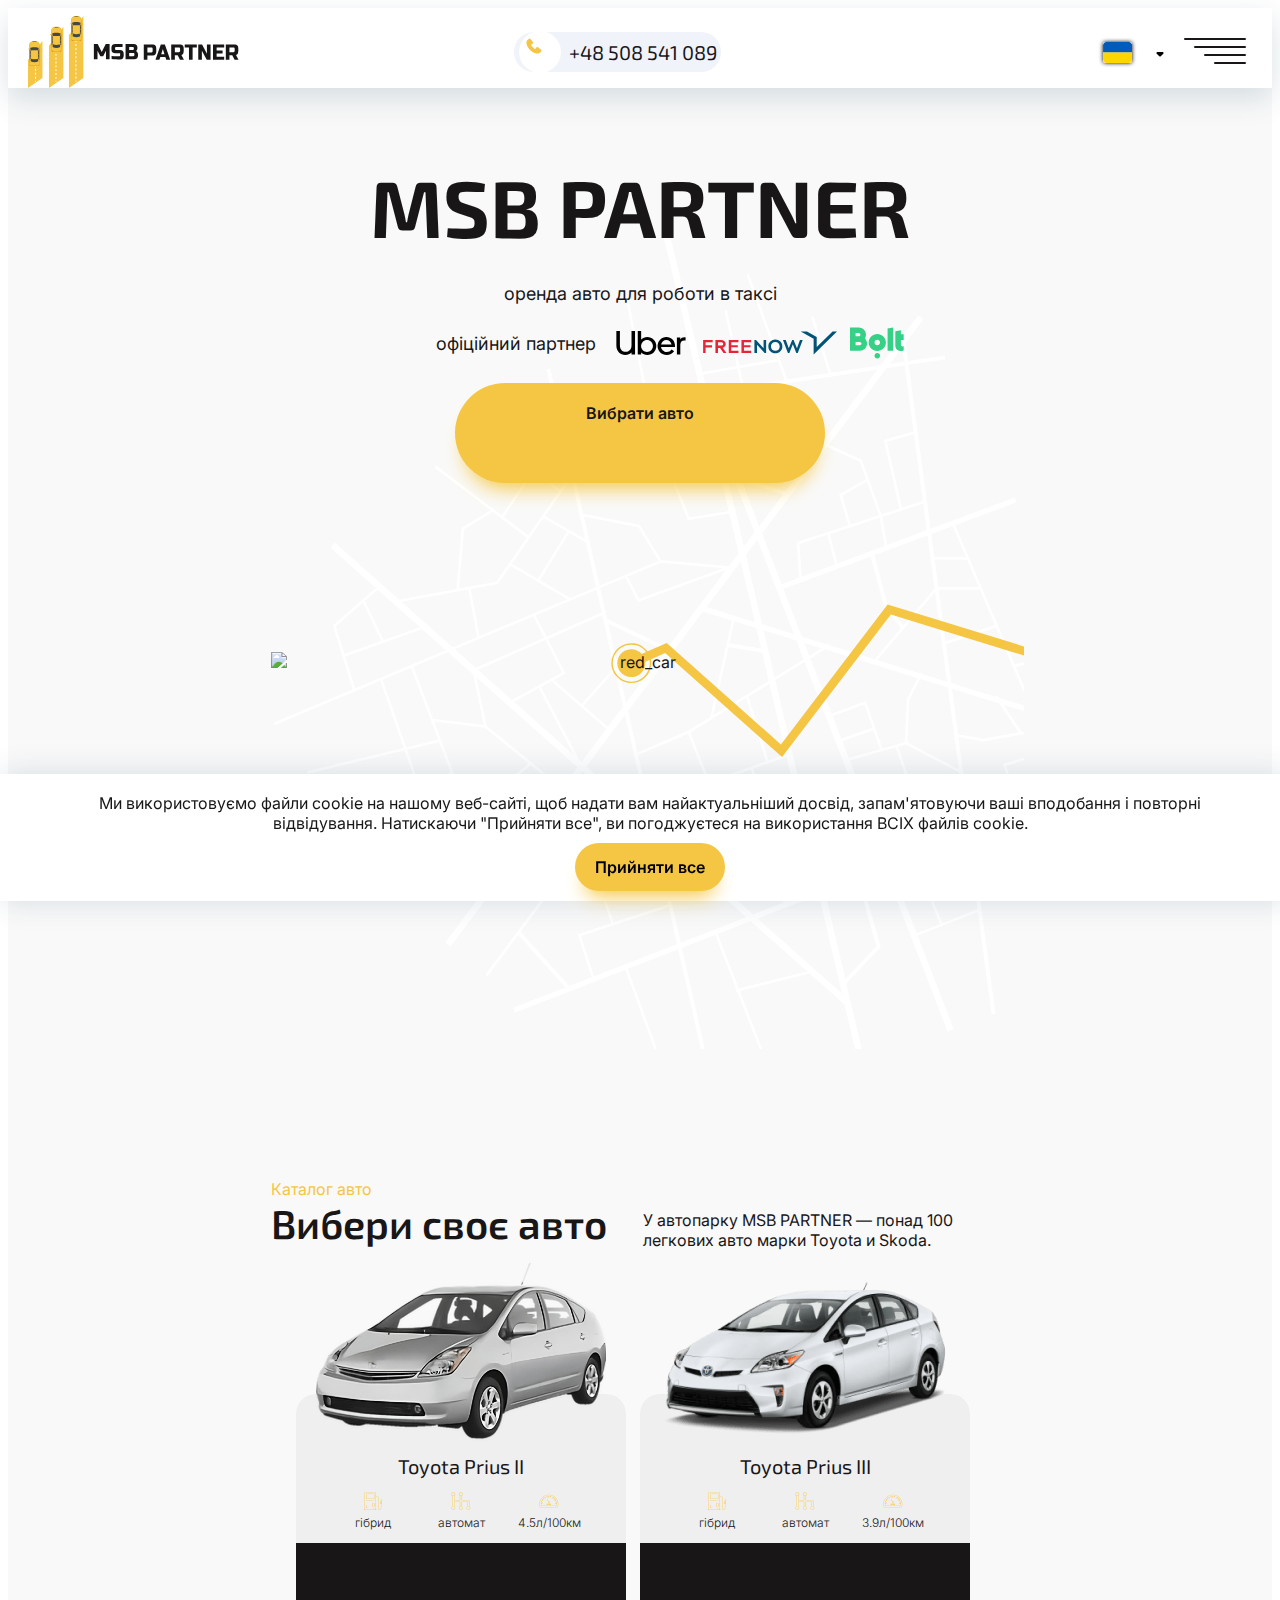
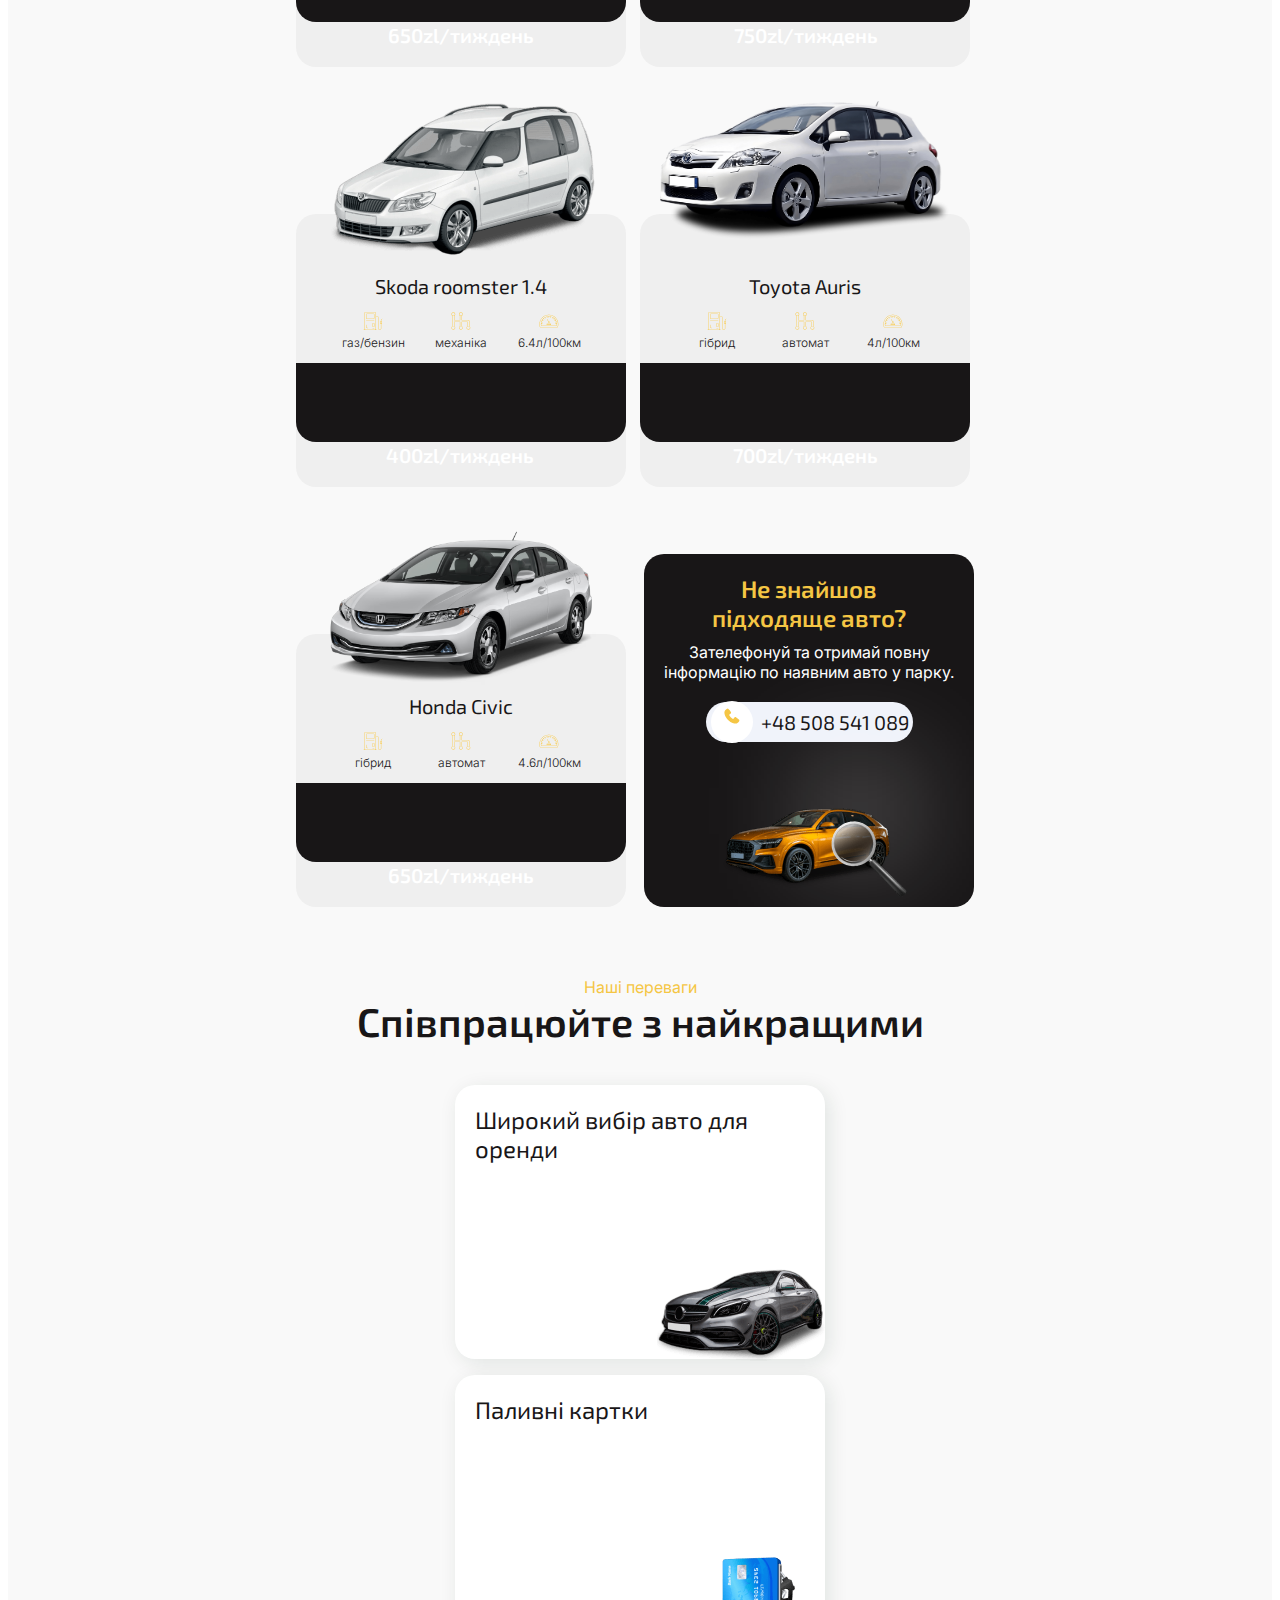
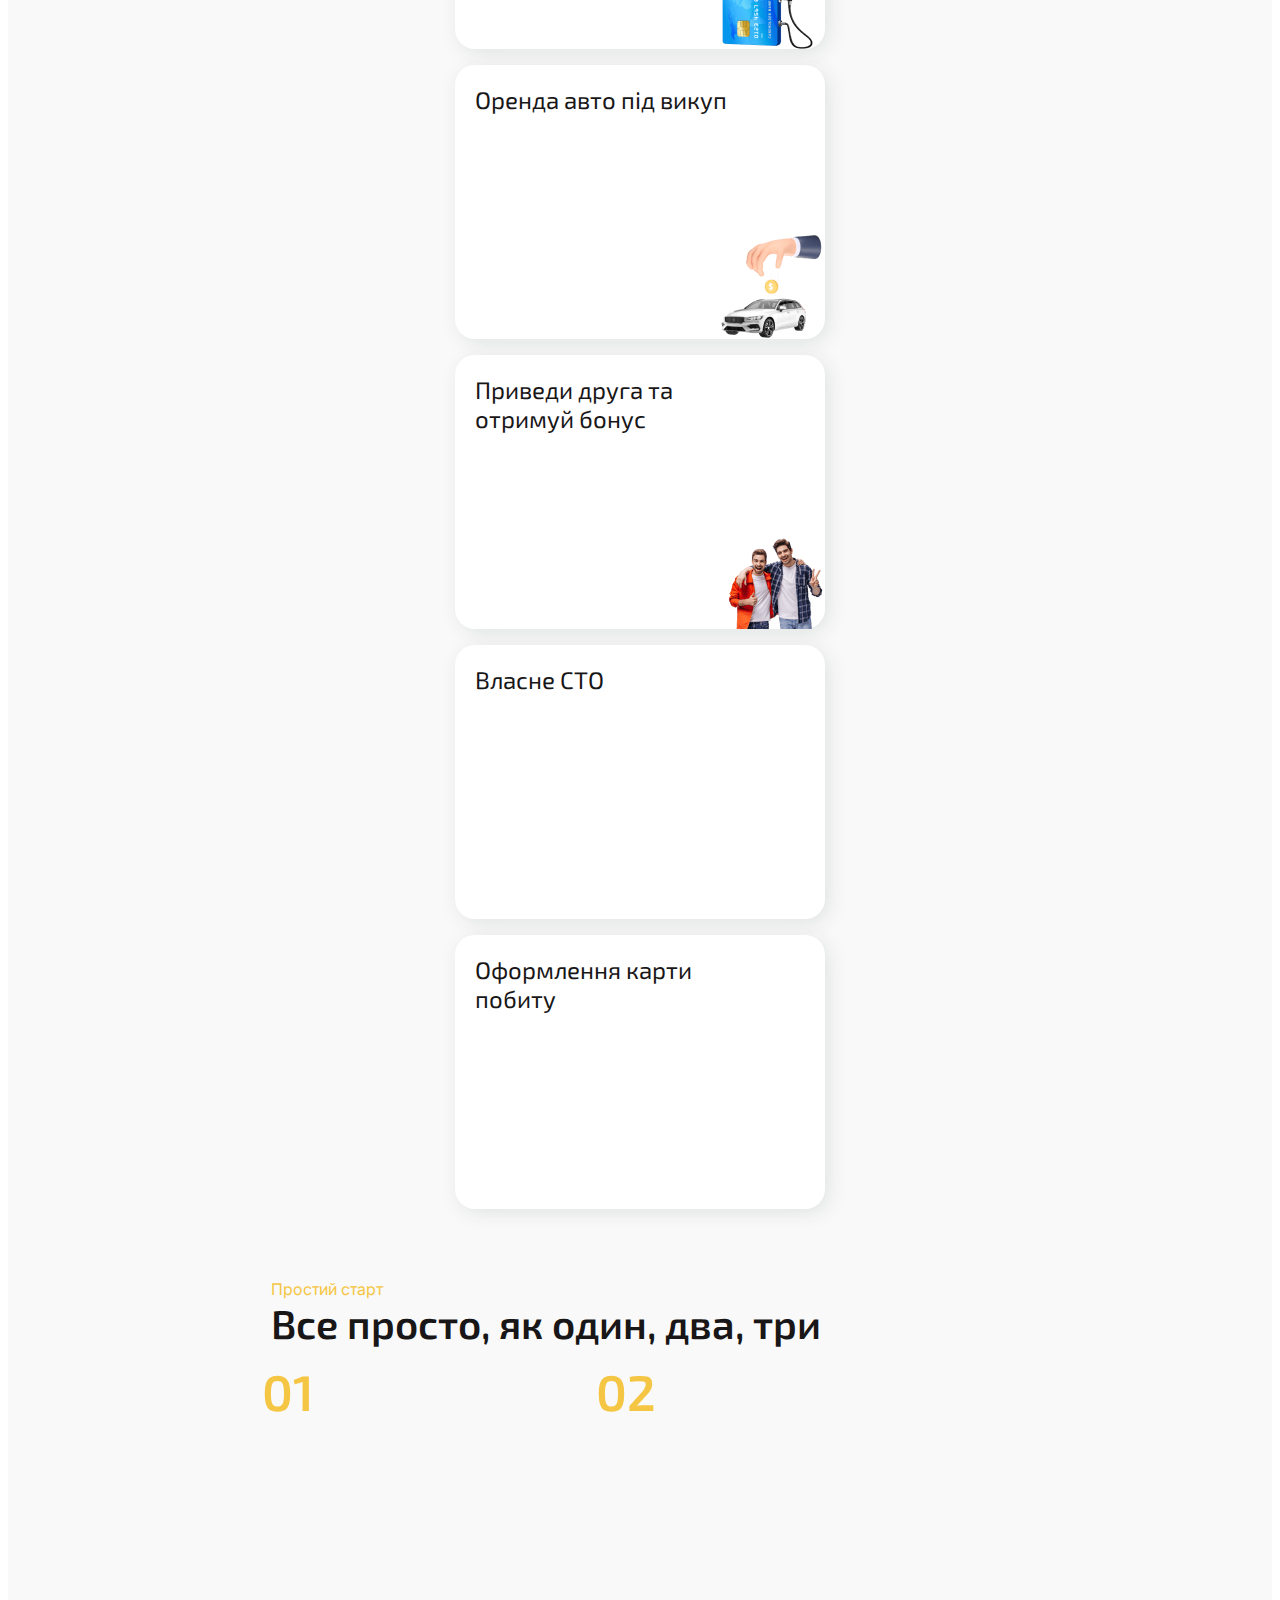
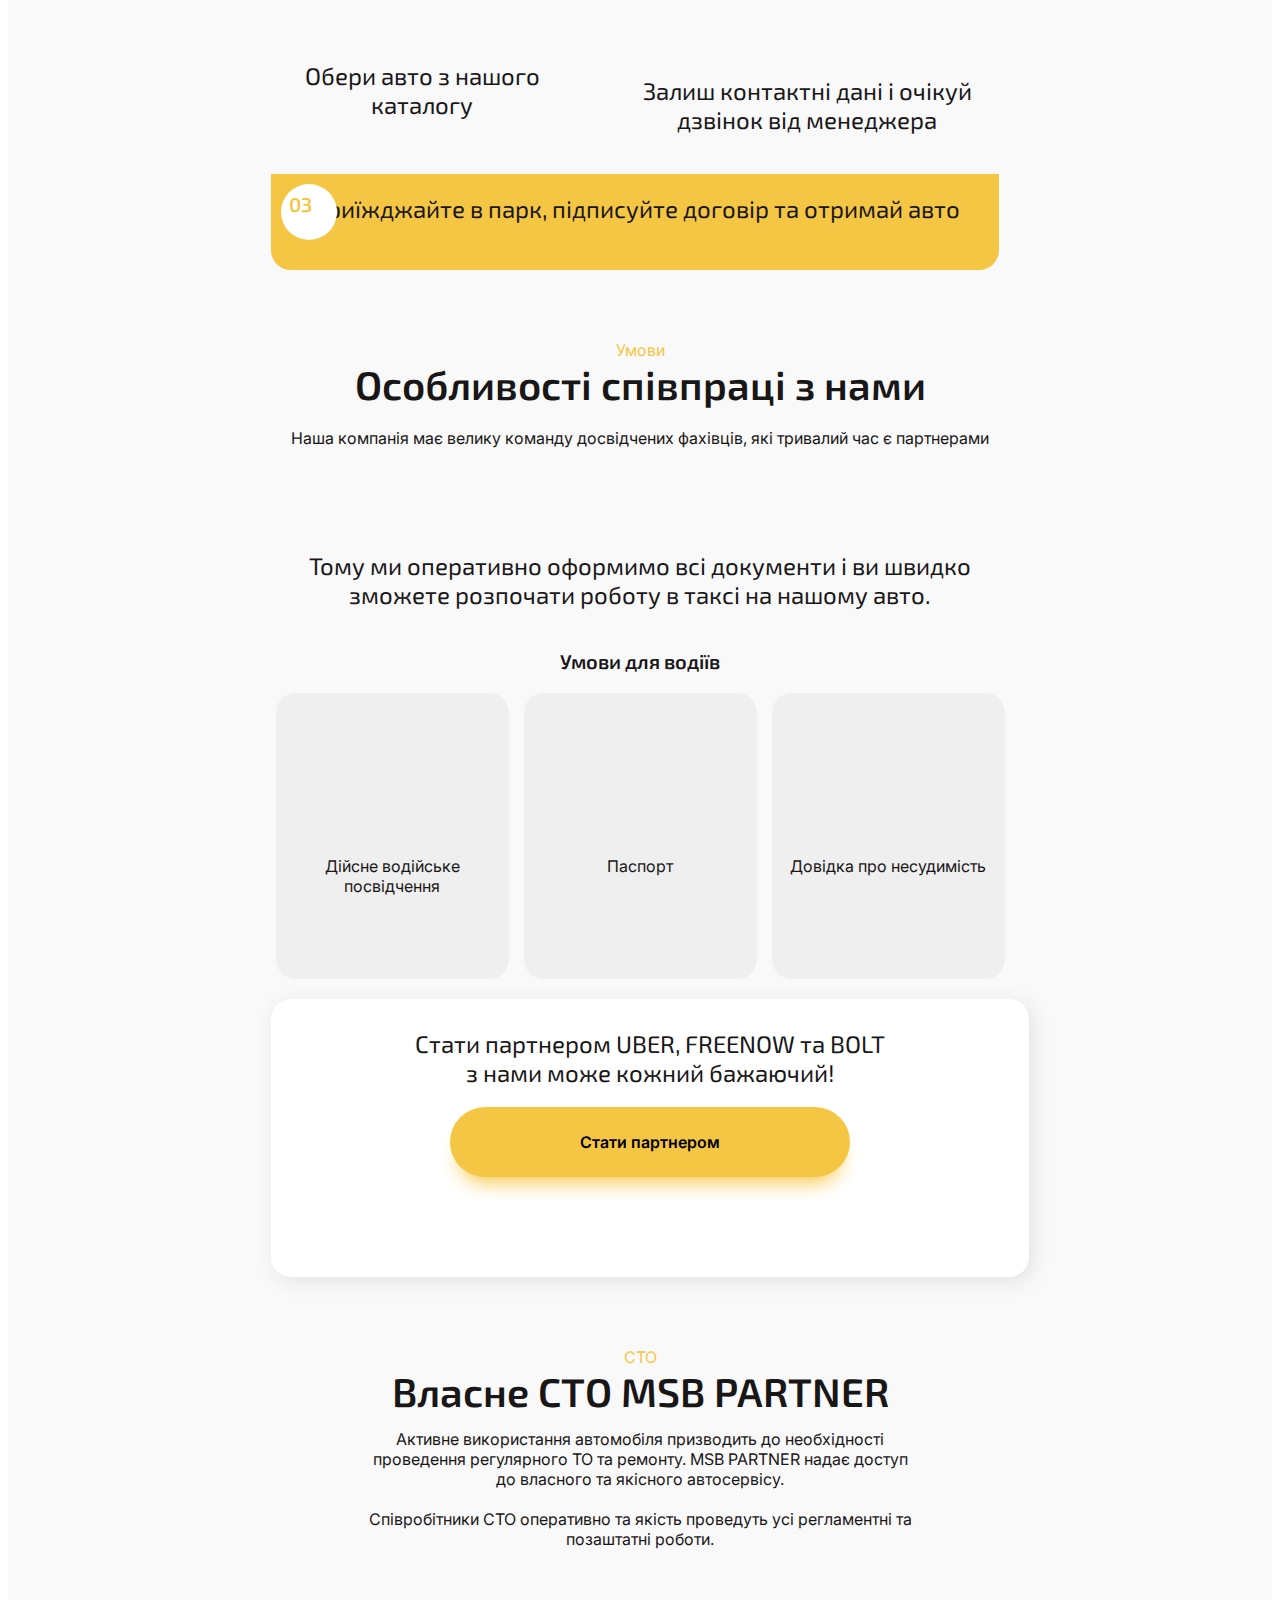
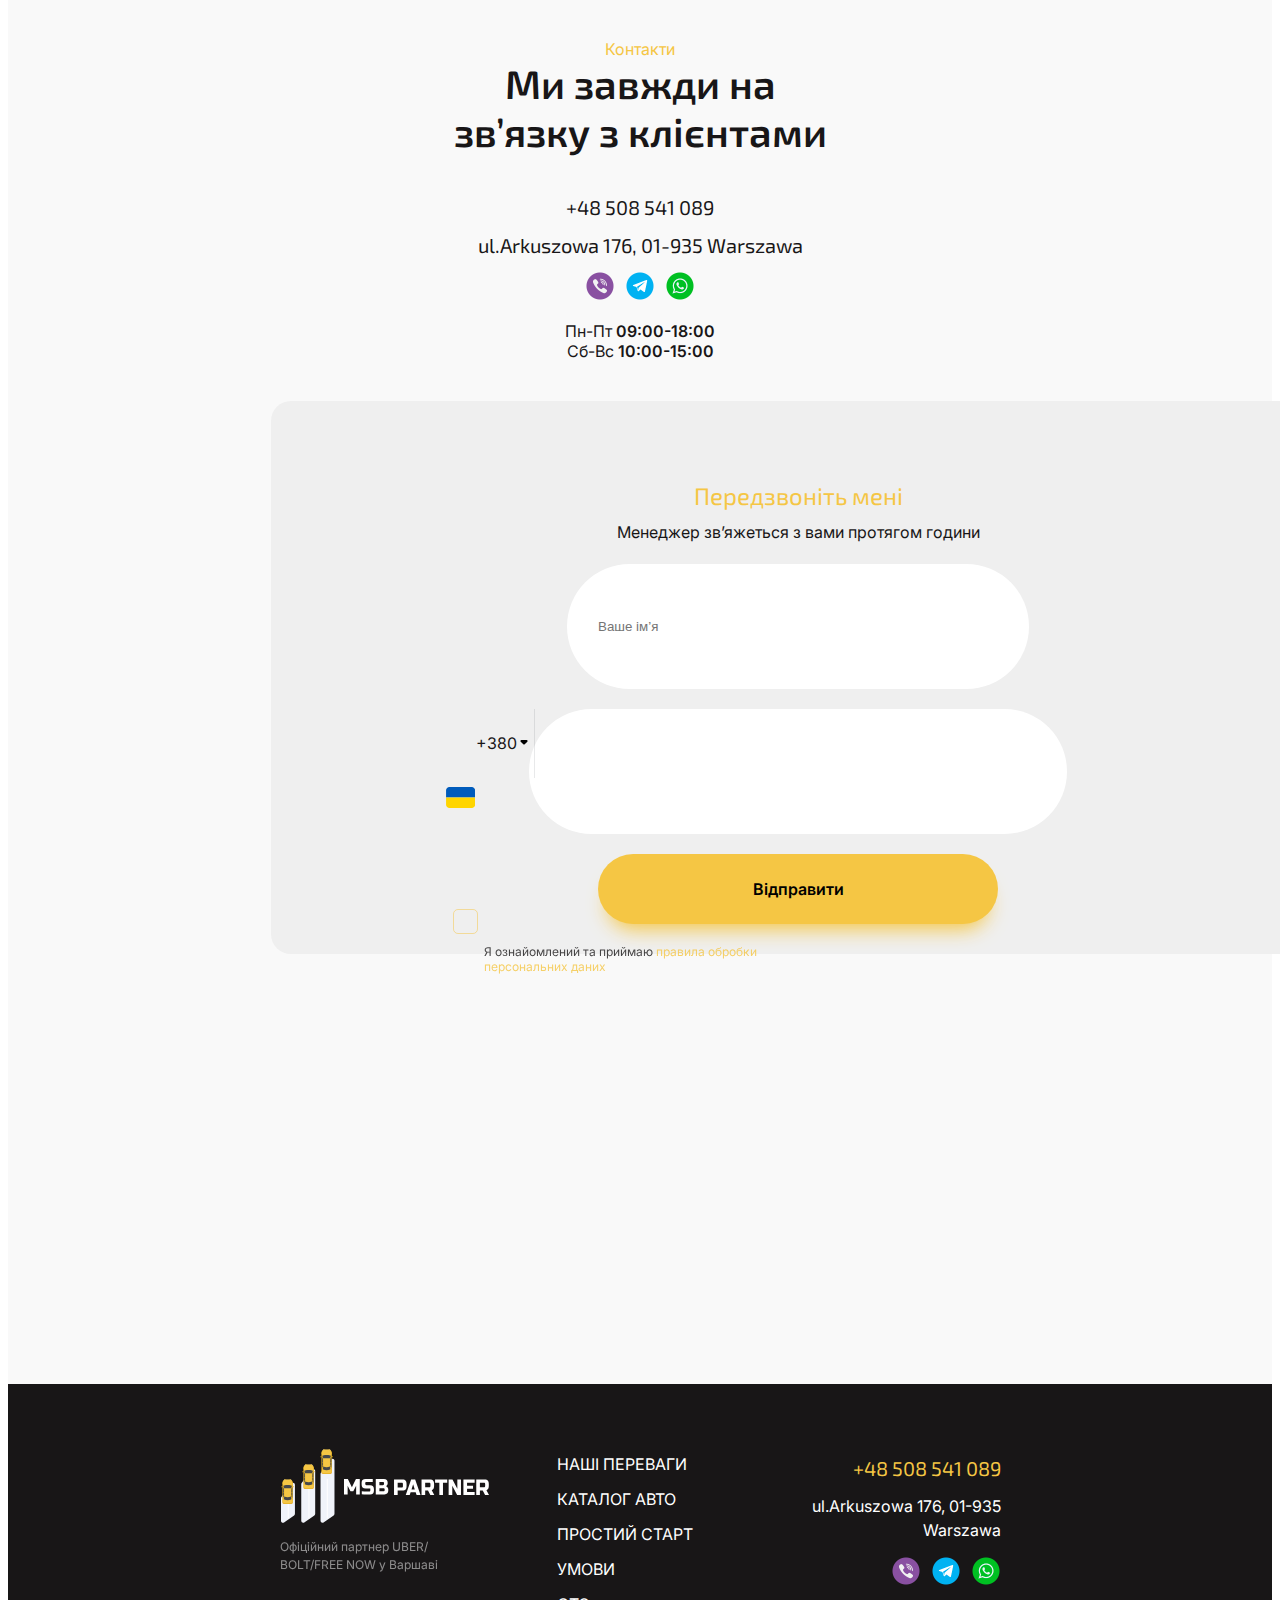
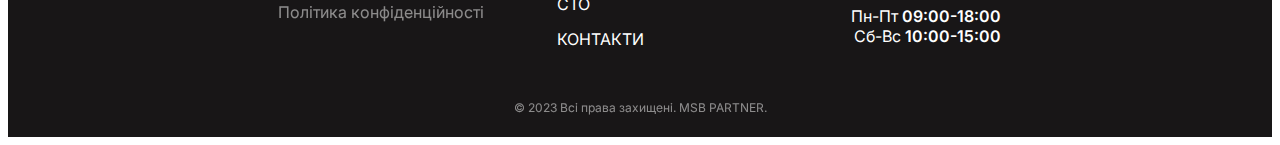
==== commit b0c6df42: "litr" ====
--- a/index.html
+++ b/index.html
@@ -209,7 +209,7 @@
                                     <svg class="" width="20" height="20">
                                         <use href="./images/sprite.svg#icon-speed"></use>
                                       </svg>
-                                      <p class="catalog-car-text">1.5 литрів</p>
+                                      <p class="catalog-car-text">4.5л/100км</p>
                                 </li>
                             </ul>
                             <div class="catalog-car-overlay">
@@ -260,7 +260,7 @@
                                     <svg class="" width="20" height="20">
                                         <use href="./images/sprite.svg#icon-speed"></use>
                                       </svg>
-                                      <p class="catalog-car-text">1.8 литрів</p>
+                                      <p class="catalog-car-text">3.9л/100км</p>
                                 </li>
                             </ul>
                             <div class="catalog-car-overlay">
@@ -311,7 +311,7 @@
                                     <svg class="" width="20" height="20">
                                         <use href="./images/sprite.svg#icon-speed"></use>
                                       </svg>
-                                      <p class="catalog-car-text">1.4 литрів</p>
+                                      <p class="catalog-car-text">6.4л/100км</p>
                                 </li>
                             </ul>
                             <div class="catalog-car-overlay">
@@ -363,7 +363,7 @@
                                     <svg class="" width="20" height="20">
                                         <use href="./images/sprite.svg#icon-speed"></use>
                                       </svg>
-                                      <p class="catalog-car-text">1.8 литрів</p>
+                                      <p class="catalog-car-text">4л/100км</p>
                                 </li>
                             </ul>
                             <div class="catalog-car-overlay">
@@ -415,7 +415,7 @@
                                     <svg class="" width="20" height="20">
                                         <use href="./images/sprite.svg#icon-speed"></use>
                                       </svg>
-                                      <p class="catalog-car-text">1.8 литрів</p>
+                                      <p class="catalog-car-text">4.6л/100км</p>
                                 </li>
                             </ul>
                             <div class="catalog-car-overlay">
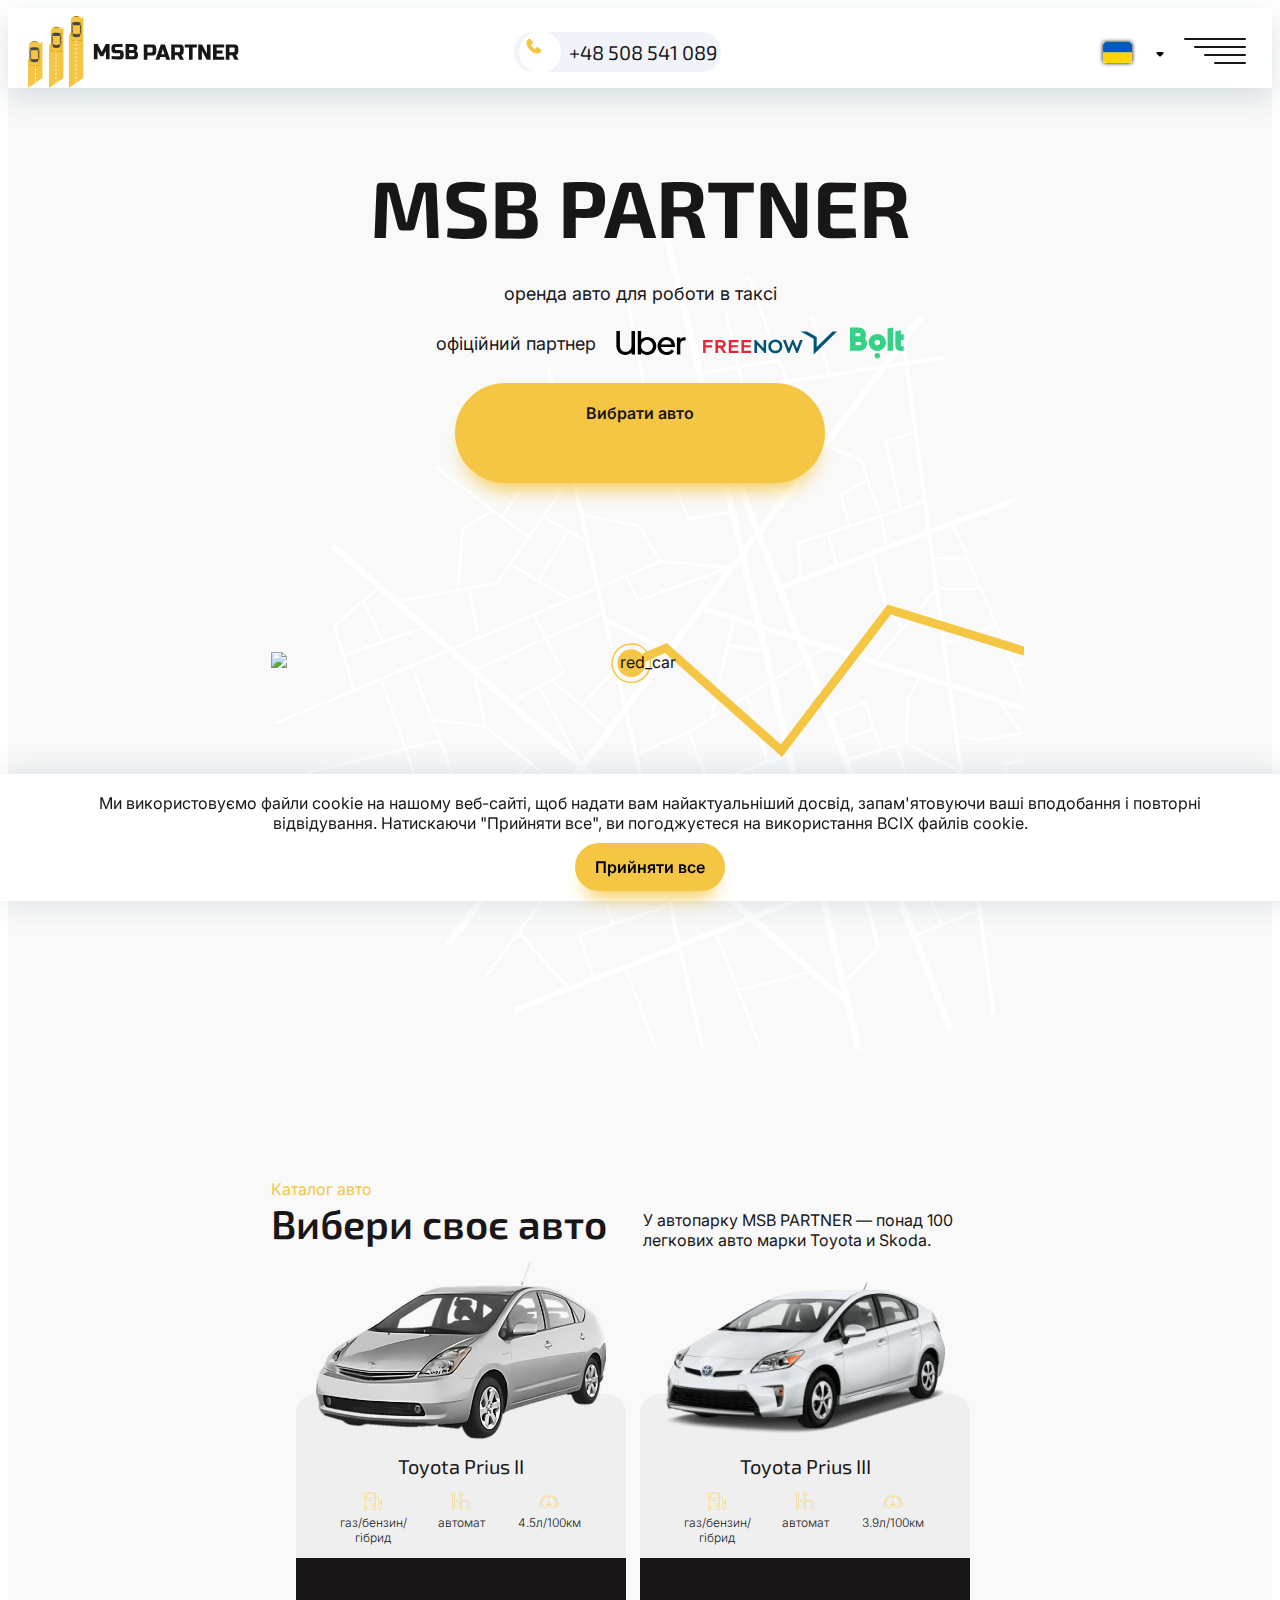
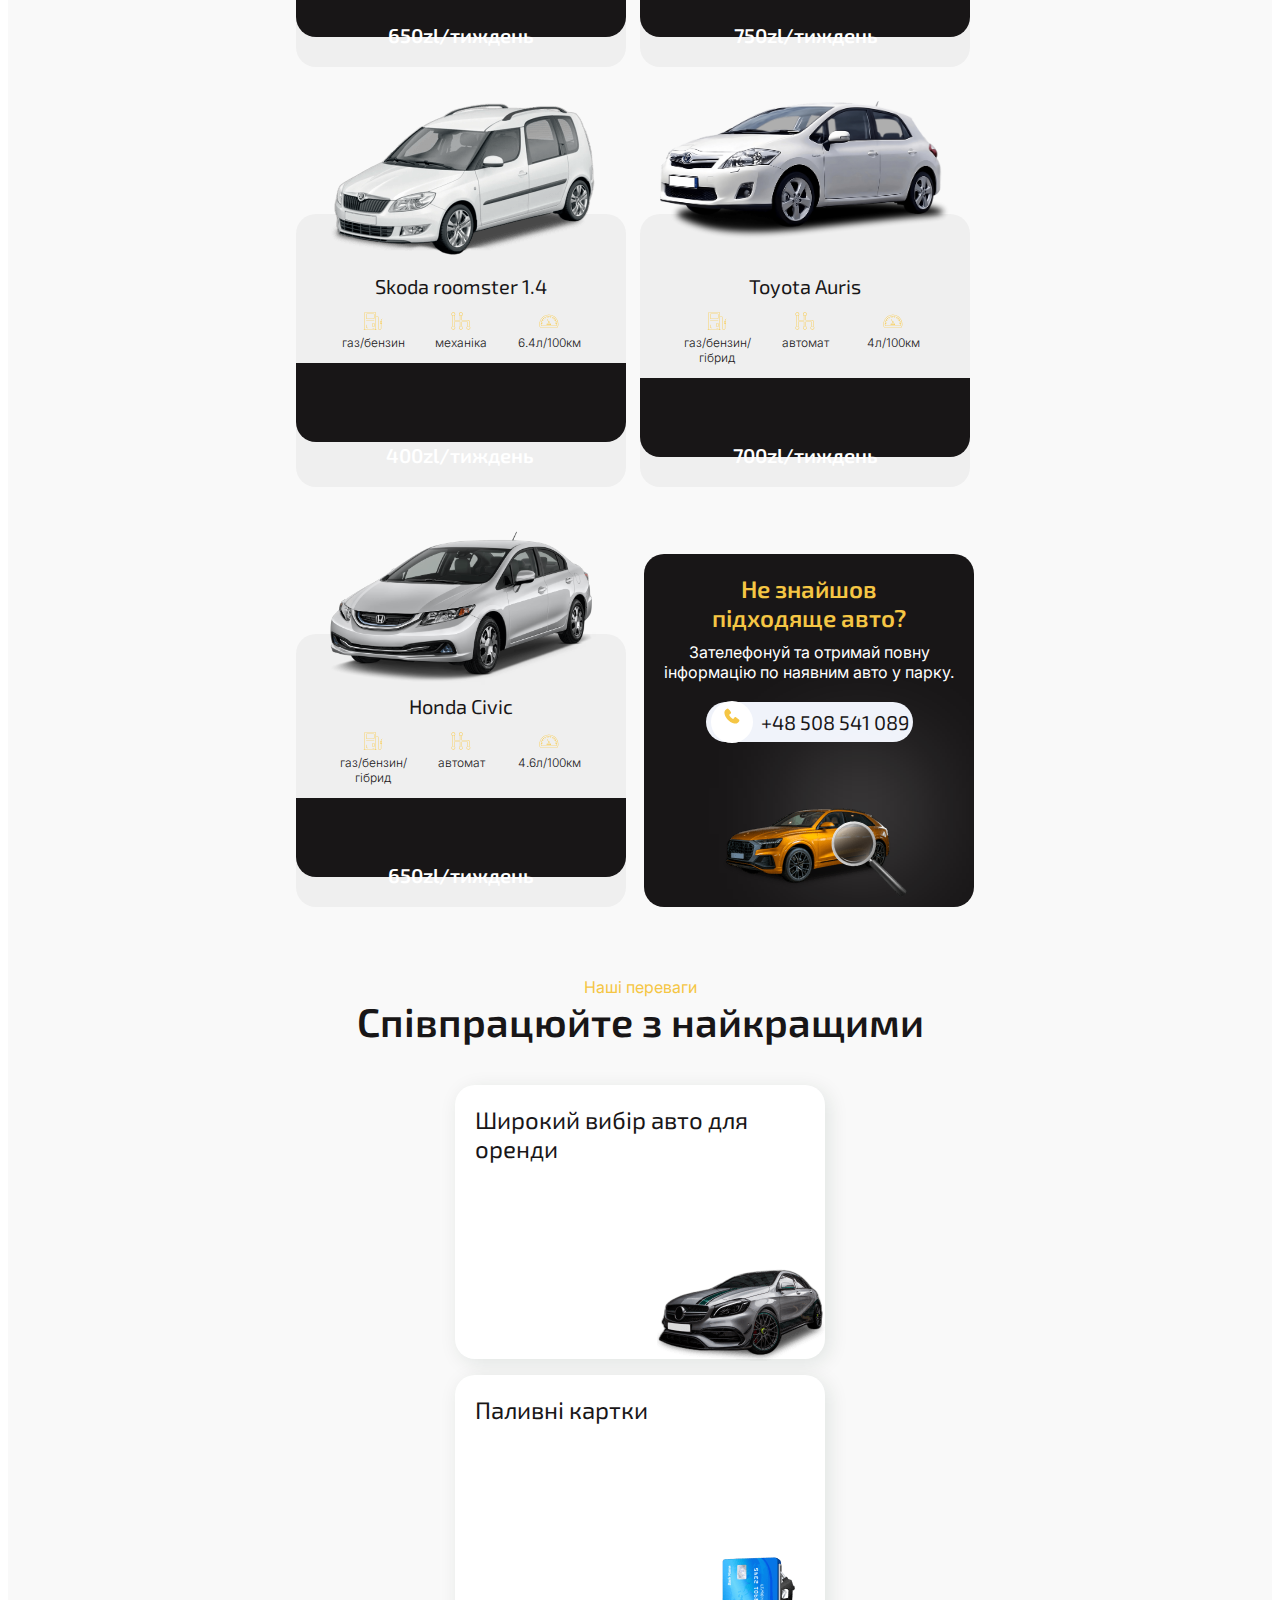
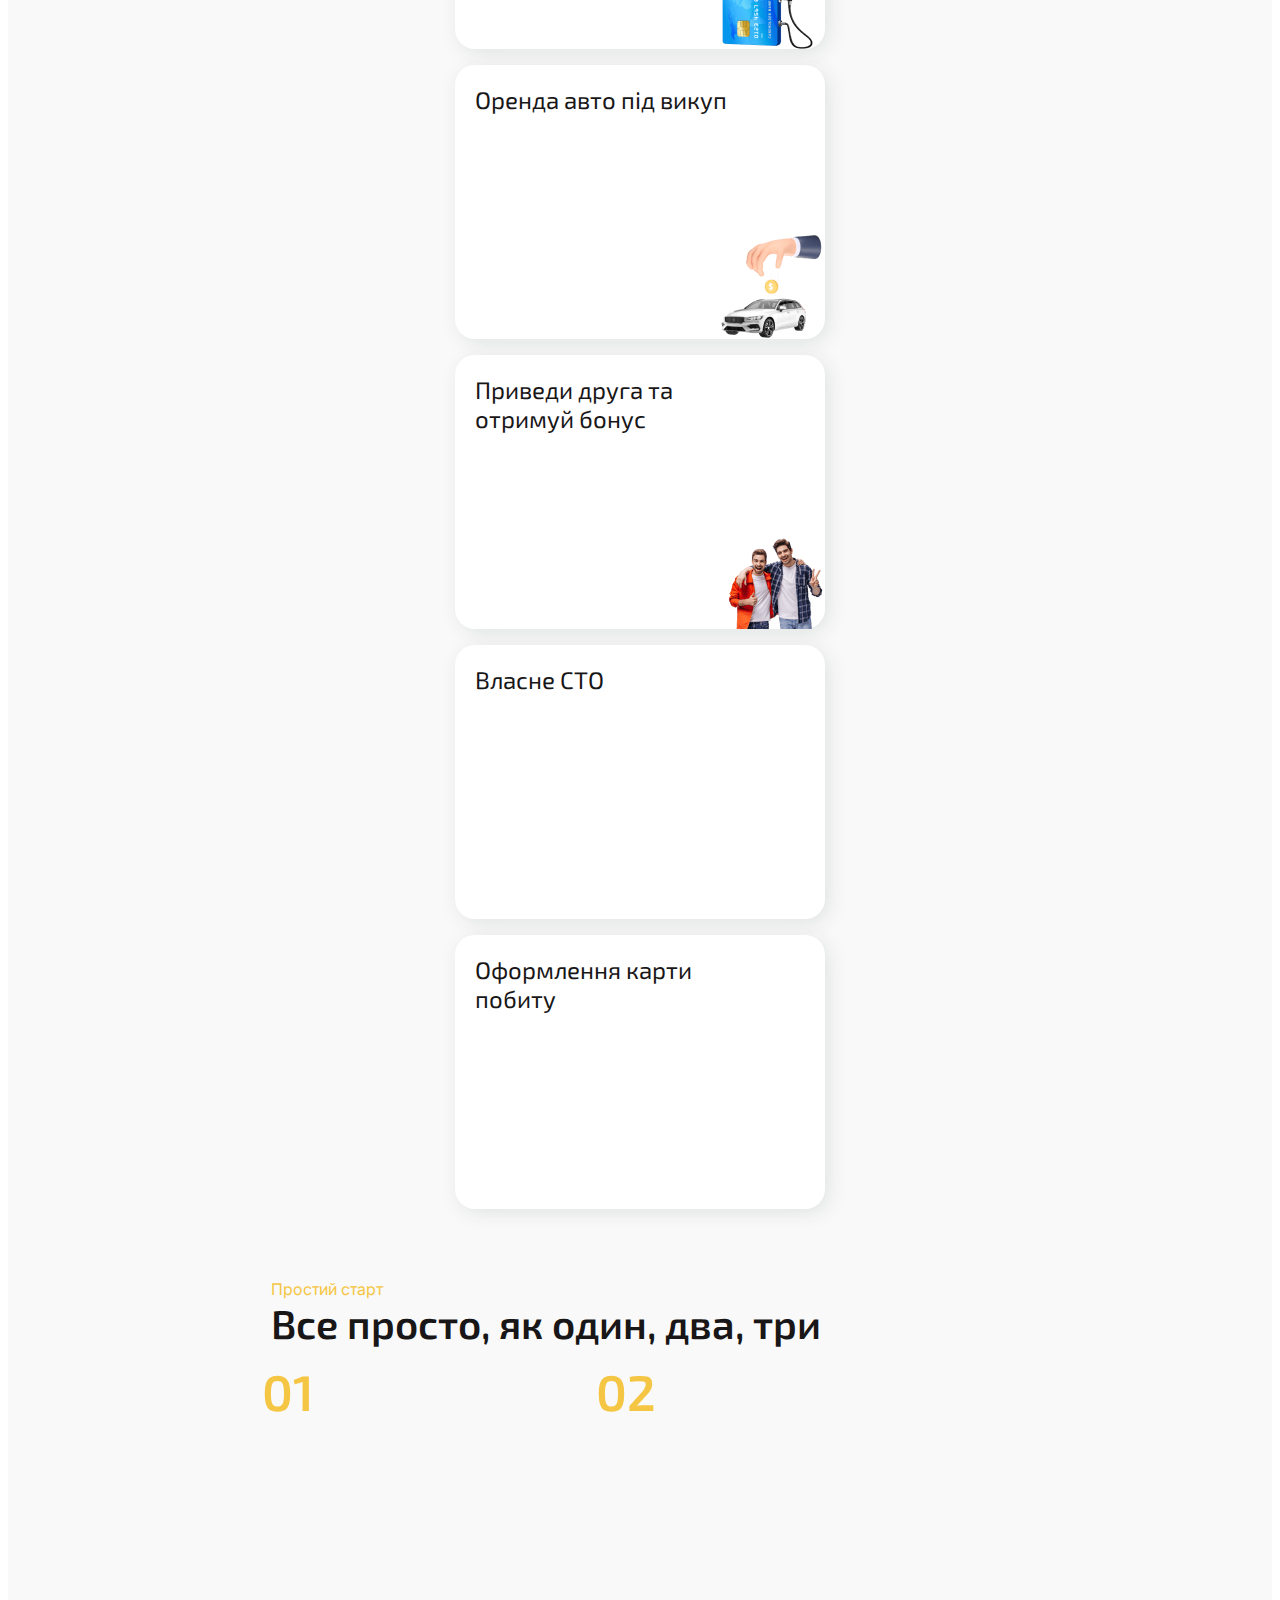
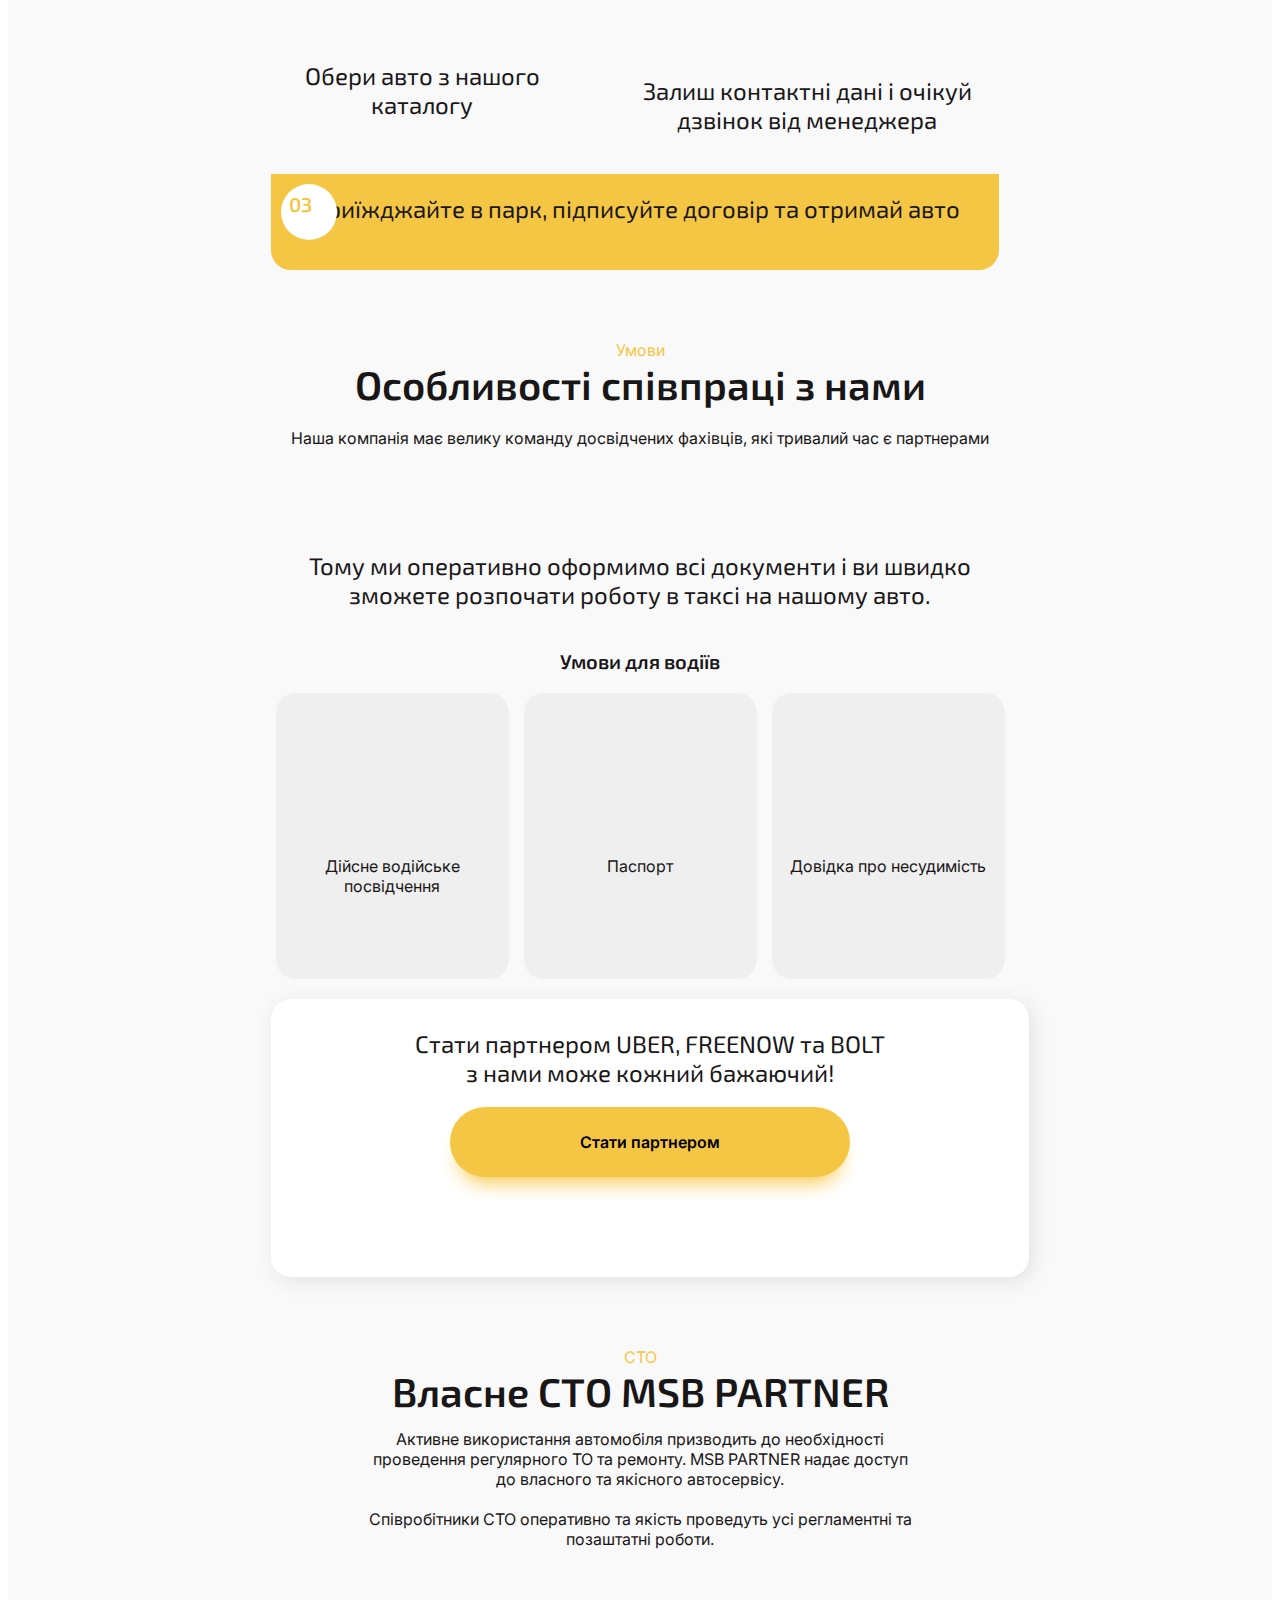
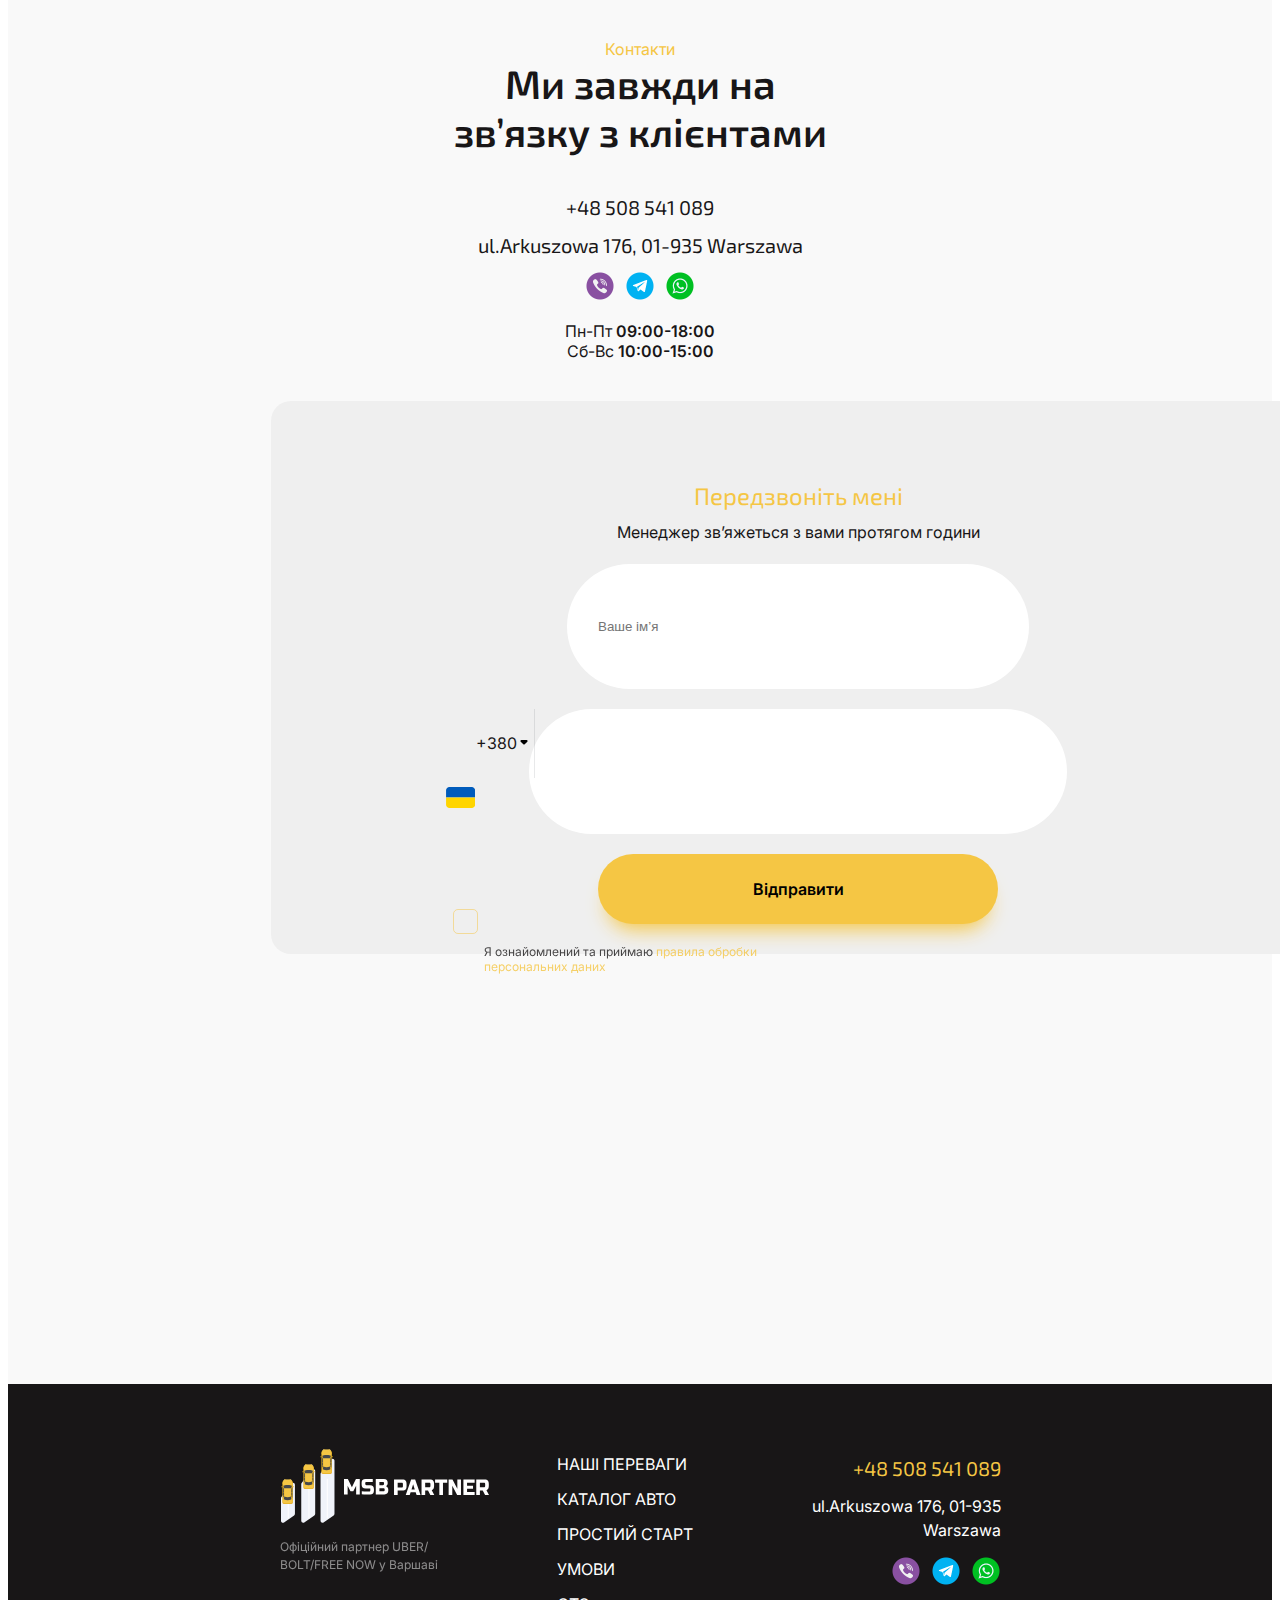
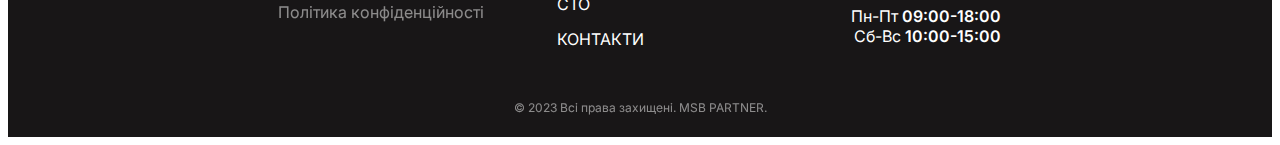
==== commit 7fabc930: "changed text content catalog-car" ====
--- a/index.html
+++ b/index.html
@@ -197,7 +197,7 @@
                                     <svg class="" width="20" height="20">
                                       <use href="./images/sprite.svg#icon-petrol"></use>
                                     </svg>
-                                    <p class="catalog-car-text">гібрид</p>
+                                    <p class="catalog-car-text">газ/бензин/гібрид</p>
                                 </li>
                                 <li>
                                     <svg class="" width="20" height="20">
@@ -248,7 +248,7 @@
                                     <svg class="" width="20" height="20">
                                       <use href="./images/sprite.svg#icon-petrol"></use>
                                     </svg>
-                                    <p class="catalog-car-text">гібрид</p>
+                                    <p class="catalog-car-text">газ/бензин/гібрид</p>
                                 </li>
                                 <li>
                                     <svg class="" width="20" height="20">
@@ -351,7 +351,7 @@
                                     <svg class="" width="20" height="20">
                                       <use href="./images/sprite.svg#icon-petrol"></use>
                                     </svg>
-                                    <p class="catalog-car-text">гібрид</p>
+                                    <p class="catalog-car-text">газ/бензин/гібрид</p>
                                 </li>
                                 <li>
                                     <svg class="" width="20" height="20">
@@ -403,7 +403,7 @@
                                     <svg class="" width="20" height="20">
                                       <use href="./images/sprite.svg#icon-petrol"></use>
                                     </svg>
-                                    <p class="catalog-car-text">гібрид</p>
+                                    <p class="catalog-car-text">газ/бензин/гібрид</p>
                                 </li>
                                 <li>
                                     <svg class="" width="20" height="20">
